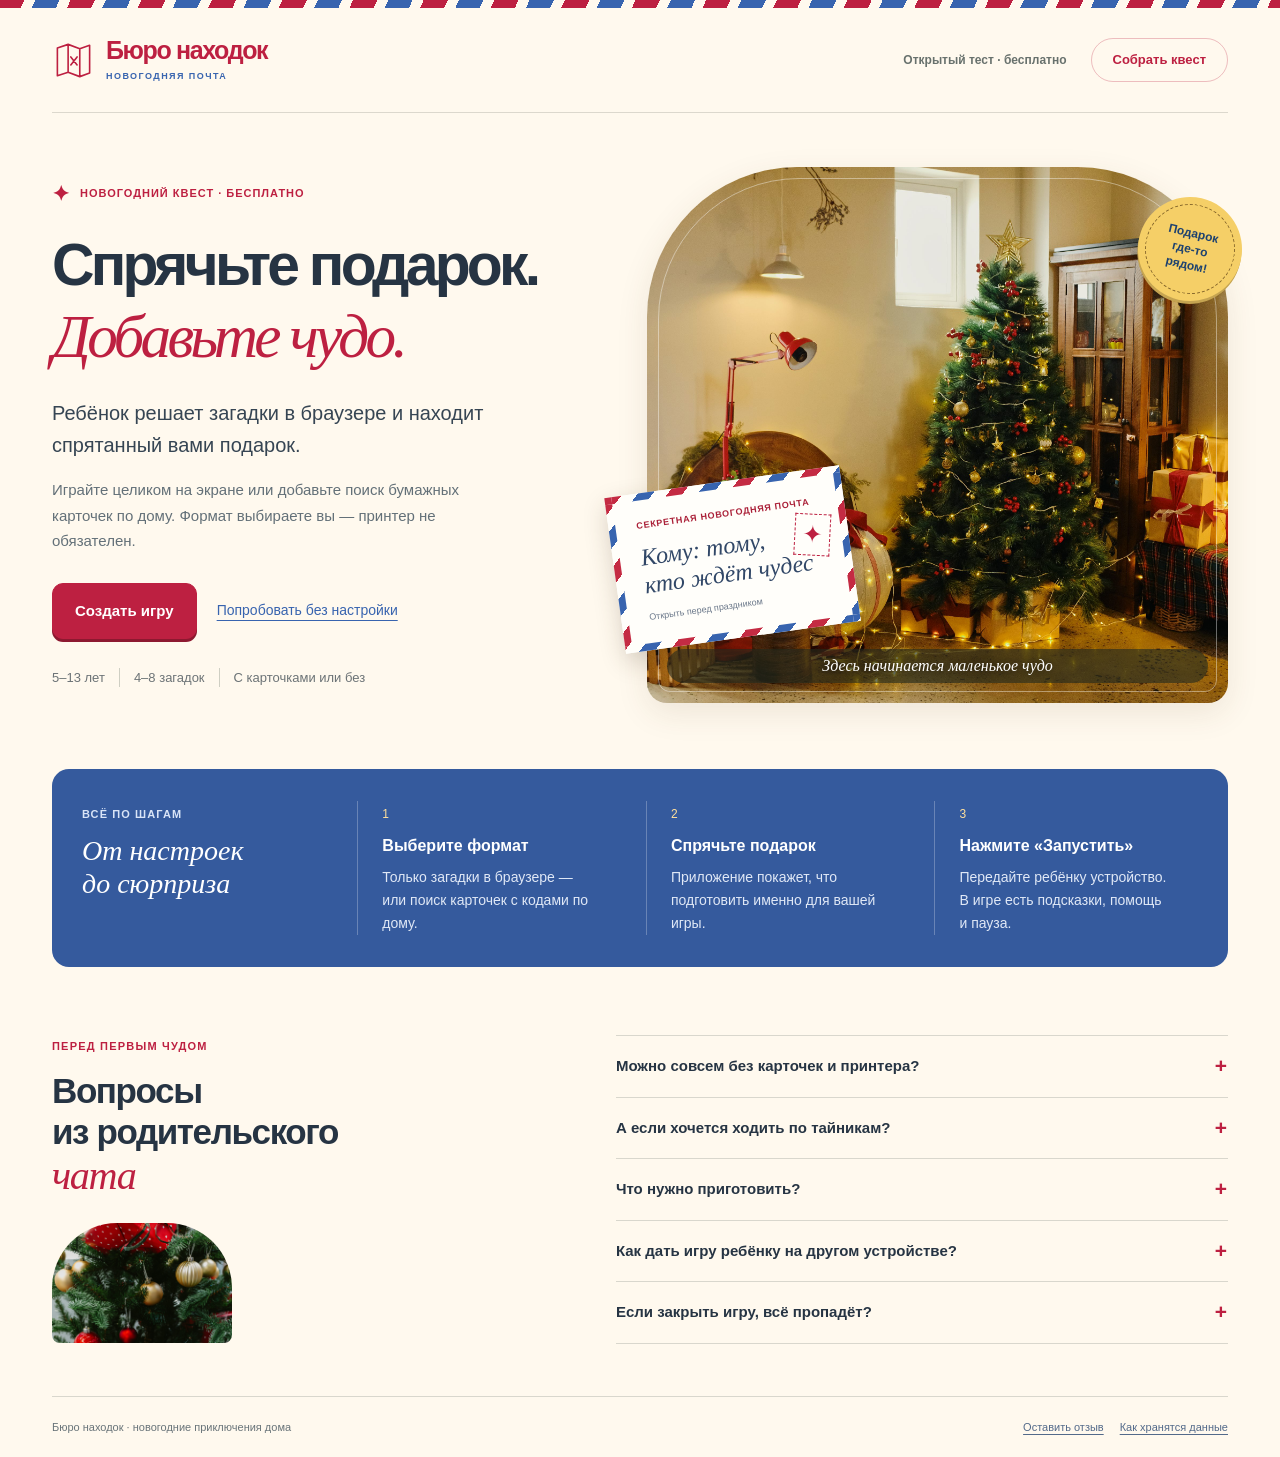
==== buro-nahodok/index.html @ 9b942fe2 "Bring New Year quest to life with music, village scenes and interactive clues" ====
<!doctype html>
<html lang="ru">
<head>
  <meta charset="UTF-8">
  <meta name="viewport" content="width=device-width, initial-scale=1">
  <meta name="theme-color" content="#be193b">
  <meta name="description" content="Новогодний квест для детей 5–13 лет: играйте в браузере без печати или устройте поиск бумажных карточек по дому.">
  <title>Бюро находок — бесплатный новогодний квест дома</title>
  <meta name="robots" content="noindex,follow">
  <link rel="canonical" href="https://sfycus.github.io/portfolio-sites/buro-nahodok/">
  <meta property="og:type" content="website">
  <meta property="og:locale" content="ru_RU">
  <meta property="og:site_name" content="Бюро находок">
  <meta property="og:title" content="Спрячьте подарок. Добавьте чудо.">
  <meta property="og:description" content="Бесплатный открытый тест домашнего квеста для детей 5–13 лет. Играйте в браузере с карточками или без печати.">
  <meta property="og:url" content="https://sfycus.github.io/portfolio-sites/buro-nahodok/">
  <meta property="og:image" content="https://sfycus.github.io/portfolio-sites/buro-nahodok/assets/christmas-room.jpg">
  <meta property="og:image:alt" content="Новогодняя ёлка с огнями и подарками">
  <meta property="og:image:width" content="3000">
  <meta property="og:image:height" content="2000">
  <meta name="twitter:card" content="summary_large_image">
  <link rel="icon" type="image/svg+xml" href="./mark.svg">
  <link rel="stylesheet" href="./styles.css?v=1.12.0-beta.1">
  <link rel="stylesheet" href="./winter.css?v=1.12.0-beta.1">
  <link rel="stylesheet" href="./experience.css?v=1.12.0-beta.1">
</head>
<body>
  <div id="app"><main class="boot-screen" role="status"><h1>Бюро находок</h1><p>Открываем новогоднюю почту…</p><p class="quiet">Если игра не появилась, обновите страницу и проверьте соединение.</p></main></div>
  <div id="toast" role="status" aria-live="polite"></div>
  <section id="print-root" aria-label="Материалы для печати"></section>
  <noscript><p style="padding:2rem">Для квеста включите JavaScript в браузере. Устанавливать приложение не нужно.</p></noscript>
  <link rel="stylesheet" href="./holiday.css?v=1.12.0-beta.1">
  <link rel="stylesheet" href="./adventure.css?v=1.12.0-beta.1">
  <script type="module" src="./app.js?v=1.12.0-beta.1"></script>
</body>
</html>
---- buro-nahodok/styles.css ----
@charset "UTF-8";
:root{--paper:#f6f2e8;--white:#fffdf8;--ink:#243e35;--green:#284b40;--muted:#687269;--red:#b94f39;--yellow:#e0b85c;--line:#d4d7c9;--blue:#416b91;--serif:Georgia,'Times New Roman',serif;--sans:-apple-system,BlinkMacSystemFont,'Segoe UI',Arial,sans-serif;--radius:8px}
*{box-sizing:border-box}html{scroll-behavior:smooth}body{margin:0;background:var(--paper);color:var(--ink);font:16px/1.5 var(--sans);background-image:url("data:image/svg+xml,%3Csvg viewBox='0 0 160 160' xmlns='http://www.w3.org/2000/svg'%3E%3Cfilter id='n'%3E%3CfeTurbulence type='fractalNoise' baseFrequency='.8' numOctaves='3' stitchTiles='stitch'/%3E%3C/filter%3E%3Cpath fill='%23000' opacity='.025' filter='url(%23n)' d='M0 0h160v160H0z'/%3E%3C/svg%3E")}
button,input,select,textarea{font:inherit}button,a,input,textarea{touch-action:manipulation}button,a{ -webkit-tap-highlight-color:transparent}button{cursor:pointer}a{color:inherit}button:disabled{cursor:default;opacity:.45}button:focus-visible,a:focus-visible,input:focus-visible,textarea:focus-visible,summary:focus-visible{outline:3px solid var(--blue);outline-offset:4px}button{color:inherit}svg{display:block}h1,h2,h3,p{margin-top:0}h1,h2,h3{font-weight:500}h1,h2{font-family:var(--serif)}button:active:not(:disabled){transform:translateY(1px)}.wrap{max-width:1180px;margin:auto;padding:0 40px}.header{height:104px;display:flex;align-items:center;justify-content:space-between;border-bottom:1px solid var(--line);gap:20px}.brand{display:flex;align-items:center;gap:12px;text-decoration:none;border:0;background:none;padding:0;text-align:left}.brand-symbol{width:43px;height:43px;flex:none}.brand-name{font-family:var(--serif);font-size:25px;line-height:1.1}.brand-sub{font-size:12px;letter-spacing:.08em;text-transform:uppercase;display:block;margin-top:6px;color:var(--muted)}.header-right{display:flex;gap:24px;align-items:center}.text-button{border:0;background:none;padding:8px 0;text-decoration:underline;text-underline-offset:5px;font-size:14px}.quiet{color:var(--muted);font-size:14px}.eyebrow{font-size:12px;letter-spacing:.14em;text-transform:uppercase;font-weight:700}.red{color:var(--red)}.hero{display:grid;grid-template-columns:1fr 1fr;gap:55px;align-items:center;padding:70px 0 66px}.hero h1{font-size:clamp(48px,5.8vw,76px);line-height:1.04;letter-spacing:-.045em;margin:25px 0}.hero h1 em{font-style:italic;color:var(--red)}.lead{font-size:18px;max-width:430px;line-height:1.65;color:#4b5b50}.actions{display:flex;gap:14px;align-items:center;flex-wrap:wrap;margin-top:30px}.button{display:inline-flex;align-items:center;justify-content:center;gap:9px;min-height:50px;padding:13px 24px;border:1px solid var(--green);border-radius:5px;background:var(--green);color:var(--white);font-weight:600;text-decoration:none;line-height:1.3}.button.light{background:transparent;color:var(--ink)}.button.paper{background:var(--white);color:var(--ink);border-color:var(--line)}.button.red-button{background:var(--red);border-color:var(--red)}.button.small{min-height:40px;font-size:14px;padding:9px 15px}.button:hover{filter:brightness(1.08)}.hero-note{font-size:13px;color:var(--muted);margin:18px 0 0}.map-art{position:relative;min-height:475px;background:var(--green);transform:rotate(1.5deg);border-radius:2px;box-shadow:8px 10px 0 #dedbcf;overflow:hidden}.map-art:before{content:'';position:absolute;inset:15px;border:1px solid #ffffff30}.map-lines{position:absolute;inset:0;width:100%;height:100%}.art-heading{position:absolute;top:33px;left:35px;color:#f6f2e8b0;font-size:11px;text-transform:uppercase;letter-spacing:.16em}.art-stamp{position:absolute;right:26px;top:30px;color:#f3cf86;border:2px solid;border-radius:50%;width:94px;height:94px;display:flex;align-items:center;justify-content:center;text-align:center;line-height:1.4;font-size:12px;text-transform:uppercase;transform:rotate(15deg)}.art-note{position:absolute;background:#fffdf6;padding:17px 22px;box-shadow:2px 5px 9px #122a3140;color:var(--ink)}.art-note.one{left:34px;top:100px;transform:rotate(-7deg);width:174px}.art-note.two{right:40px;top:212px;transform:rotate(7deg);width:188px}.art-note .mini-label{font:11px var(--sans);text-transform:uppercase;letter-spacing:.08em;color:var(--muted);display:block}.art-note b{font:24px var(--serif);display:block;margin-top:4px}.art-note svg{width:46px;height:40px;margin:12px auto 3px;color:var(--red)}.gift-art{position:absolute;bottom:37px;left:77px;transform:rotate(-10deg);width:127px;height:106px}.art-bottom{position:absolute;bottom:25px;right:29px;color:#f6f2e8a0;font:italic 14px var(--serif);transform:rotate(-2deg)}.tape{position:absolute;width:71px;height:22px;background:#e5c579ab;top:-9px;left:47px;transform:rotate(-5deg)}.how{border-top:1px solid var(--line);padding:33px 0 42px;display:grid;grid-template-columns:repeat(3,1fr);gap:38px}.how-item{display:flex;gap:15px}.step-mark{font:italic 32px var(--serif);color:var(--red);width:30px;flex:none}.how h3{font-size:16px;font-weight:650;margin-bottom:5px}.how p{font-size:14px;color:var(--muted);margin:0}.bottom-band{border-top:1px solid var(--line);padding:33px 0 35px;display:flex;justify-content:space-between;gap:35px}.bottom-band>p{max-width:360px;font:22px/1.4 var(--serif);margin:0}.faq{max-width:550px;flex:1}.faq details{border-bottom:1px solid var(--line);padding:12px 0}.faq summary{cursor:pointer;font-size:14px;font-weight:600}.faq p{font-size:14px;color:var(--muted);margin:10px 0 3px}.footer{padding:22px 0;border-top:1px solid var(--line);display:flex;justify-content:space-between;gap:18px;font-size:12px;color:var(--muted)}
/* The organiser's notebook. */
.editor-head{padding:42px 0 28px;display:flex;justify-content:space-between;align-items:flex-start;gap:24px}.editor-head h1{font-size:44px;letter-spacing:-.035em;margin:5px 0 8px;line-height:1.15}.editor-head p{color:var(--muted);margin:0}.wizard{display:flex;gap:0;margin:0 0 30px;border-bottom:1px solid var(--line)}.wizard button{border:0;border-bottom:3px solid transparent;background:none;padding:16px 24px 16px 0;margin-right:30px;display:flex;align-items:center;gap:9px;color:var(--muted);font-size:14px}.wizard button.current{color:var(--ink);border-bottom-color:var(--red);font-weight:650}.wizard-number{width:24px;height:24px;display:grid;place-items:center;border:1px solid currentColor;border-radius:50%;font-size:12px}.editor-grid{display:grid;grid-template-columns:minmax(0,1fr) 300px;gap:60px;padding-bottom:40px}.form-section{margin-bottom:28px}.label{font-weight:650;display:block;margin-bottom:10px}.label-note{font-size:14px;color:var(--muted);margin:-4px 0 13px}.input{width:100%;border:1px solid #b7c1b3;background:var(--white);padding:12px 14px;min-height:50px;border-radius:5px;color:var(--ink)}textarea.input{resize:vertical}.input:focus{border-color:var(--green)}.field-error{font-size:14px;color:#a03d2c;margin:8px 0 0;min-height:0}.segments{display:flex;gap:10px}.radio-label{flex:1;position:relative}.radio-label input{position:absolute;opacity:0}.radio-box{display:block;border:1px solid var(--line);border-radius:5px;padding:12px;text-align:center;background:var(--white)}input:checked+.radio-box{border-color:var(--green);background:#e8ecdf;box-shadow:inset 0 0 0 1px var(--green)}input:focus-visible+.radio-box{outline:3px solid var(--blue);outline-offset:3px}.radio-box b{display:block;font-size:18px}.radio-box small{font-size:12px;color:var(--muted)}.themes{display:grid;grid-template-columns:1fr 1fr;gap:12px}.theme-label{position:relative}.theme-label input{position:absolute;opacity:0}.theme-box{display:block;border:1px solid var(--line);padding:17px;border-radius:5px;min-height:115px;background:var(--white)}.theme-box b{display:block;margin-bottom:5px;font-family:var(--serif);font-size:21px;font-weight:500}.theme-box small{font-size:13px;color:var(--muted)}input:checked+.theme-box{border-color:var(--green);box-shadow:inset 0 0 0 1px var(--green);background:#e8ecdf}input:focus-visible+.theme-box{outline:3px solid var(--blue);outline-offset:3px}.notebook{background:#ebe7d9;padding:26px 25px;align-self:start;position:sticky;top:25px;transform:rotate(1deg);border-top:5px solid var(--yellow)}.notebook h2{font-size:25px;margin:7px 0 16px}.notebook dl{margin:0}.notebook dl>div{display:flex;justify-content:space-between;gap:20px;padding:10px 0;border-bottom:1px solid #cdd0c1;font-size:14px}.notebook dd{margin:0;font-weight:650;text-align:right}.notebook p{font-size:13px;color:#586254;margin:20px 0 0}.notebook .notebook-number{font:italic 56px var(--serif);color:var(--red);margin:10px 0 0;line-height:1}.form-bottom{display:flex;align-items:center;justify-content:space-between;border-top:1px solid var(--line);padding-top:24px;gap:18px}.save-note{font-size:12px;color:var(--muted)}.location-grid{display:grid;grid-template-columns:1fr 1fr;gap:10px}.location-label{position:relative}.location-label input{position:absolute;opacity:0}.location-box{display:flex;align-items:center;gap:11px;min-height:69px;border:1px solid var(--line);background:var(--white);border-radius:5px;padding:12px}.location-box svg{width:29px;height:29px;flex:none;color:var(--muted)}.location-box b{font-size:14px}.location-box .check{margin-left:auto;width:20px;height:20px;border:1px solid #aab6a9;border-radius:50%;display:grid;place-items:center;font-size:12px;flex:none}.location-label input:checked+.location-box{background:#e8ecdf;border-color:var(--green)}.location-label input:checked+.location-box .check{background:var(--green);color:var(--white);border-color:var(--green)}.location-label input:checked+.location-box svg{color:var(--green)}.location-label input:focus-visible+.location-box{outline:3px solid var(--blue);outline-offset:3px}.route-list{list-style:none;padding:0;margin:14px 0 24px}.route-row{display:flex;align-items:center;gap:12px;padding:12px 0;border-bottom:1px solid var(--line)}.route-order{font:italic 23px var(--serif);width:26px;text-align:center;color:var(--red)}.route-title{flex:1;font-size:14px}.route-title small{display:block;color:var(--muted);font-size:12px}.order-buttons{display:flex;gap:5px}.icon-button{width:34px;height:34px;display:grid;place-items:center;background:var(--white);border:1px solid var(--line);border-radius:4px}.icon-button svg{width:15px;height:15px}.notice{border-left:3px solid var(--yellow);background:#eee8d6;padding:13px 16px;font-size:14px;margin:20px 0;color:#566050}.notice p:last-child{margin-bottom:0}.prep-summary{display:flex;gap:20px;align-items:center;background:var(--green);color:var(--white);padding:22px;border-radius:5px;margin-bottom:25px}.prep-summary .big{font:44px var(--serif);line-height:1}.prep-summary h2{font-size:24px;margin-bottom:3px}.prep-summary p{font-size:14px;margin:0;color:#e2e6dc}.prep-row{border-bottom:1px solid var(--line);padding:16px 0;display:flex;align-items:center;gap:15px}.prep-place{flex:1}.prep-place b{font-size:15px;display:block}.prep-place span{font-size:13px;color:var(--muted)}.code-ticket{font:22px/1.1 var(--sans);font-weight:700;letter-spacing:.15em;padding:10px 12px;background:var(--white);border:1px dashed #aab6a9;white-space:nowrap}.prep-row.final{border:1px solid var(--red);padding:16px;margin:17px 0;background:#f0e5d8}.ready-check{display:flex;gap:10px;align-items:flex-start;font-size:14px;margin:22px 0}.ready-check input{width:20px;height:20px;accent-color:var(--green);margin:1px 0 0;flex:none}.download-section{border-top:1px solid var(--line);padding-top:20px;margin-top:20px}.download-section p{font-size:13px;color:var(--muted)}.answer-key{margin:23px 0;font-size:14px}.answer-key summary{cursor:pointer;font-weight:650}.answer-key ol{padding-left:20px;color:var(--muted)}.edit-link{background:none;border:0;text-decoration:underline;font-size:13px;white-space:nowrap;padding:8px 0;color:var(--muted)}
/* The player's field card. */
.game-shell{min-height:100vh}.game-header{display:flex;justify-content:space-between;align-items:center;max-width:760px;margin:auto;padding:25px 25px 15px}.game-wordmark{font:22px var(--serif)}.game-demo{font-size:11px;background:#e9d8b0;padding:4px 8px;border-radius:3px;font-weight:700;letter-spacing:.05em;text-transform:uppercase}.game-main{max-width:600px;margin:0 auto;padding:23px 25px 55px}.game-topline{display:flex;align-items:center;justify-content:space-between;margin-bottom:22px;gap:18px}.dots{display:flex;gap:7px}.dot{width:9px;height:9px;border:1px solid #9ba99a;border-radius:50%}.dot.complete{background:var(--green);border-color:var(--green)}.dot.active{background:var(--red);border-color:var(--red)}.game-card{background:var(--white);padding:36px;border:1px solid var(--line);border-radius:5px;box-shadow:0 6px 0 #dddccd;position:relative}.game-card:before{content:'';position:absolute;top:-8px;left:40%;width:75px;height:20px;background:#dfbe73b3;transform:rotate(-3deg)}.game-card h1{font-size:38px;line-height:1.15;letter-spacing:-.025em;margin:13px 0 22px;overflow-wrap:anywhere}.game-card h2{font-size:31px;line-height:1.2;margin:12px 0 22px}.game-prompt{font-size:19px;line-height:1.7;white-space:pre-line;overflow-wrap:anywhere}.game-card .button{width:100%;margin-top:22px}.choices{display:grid;gap:10px;margin:25px 0 17px}.choice{background:var(--paper);border:1px solid #c8cebf;border-radius:5px;min-height:53px;padding:13px 17px;text-align:left;font-size:18px;display:flex;gap:14px;align-items:center;overflow-wrap:anywhere}.choice:hover{background:#e7eddf;border-color:var(--green)}.choice-letter{width:26px;height:26px;border:1px solid #b6c0b0;border-radius:50%;display:grid;place-items:center;font-size:12px;flex:none;color:var(--muted)}.feedback{min-height:24px;font-size:14px;color:var(--red);margin:12px 0}.hint-button{border:0;background:none;padding:10px 0;font-size:14px;text-decoration:underline;text-underline-offset:4px}.hint-text{font-size:15px;background:#efeadc;padding:14px;margin:8px 0;border-radius:4px}.game-caption{text-align:center;font-size:12px;color:var(--muted);margin:23px auto 0;max-width:420px}.location-symbol{width:80px;height:80px;margin:16px 0;color:var(--red)}.game-code{font:32px var(--sans);font-weight:700;letter-spacing:.3em;text-align:center;max-width:260px;display:block;margin:22px auto 0;padding-left:25px}.intro-seal{width:90px;height:90px;border:2px solid var(--red);border-radius:50%;display:flex;align-items:center;justify-content:center;transform:rotate(-10deg);color:var(--red);font-size:12px;text-transform:uppercase;text-align:center;line-height:1.4;margin:7px 0 28px}.ending{background:var(--green);color:var(--white);border-color:var(--green);box-shadow:0 7px 0 #d7b263}.ending h1{font-size:48px}.ending p{color:#e0e8dc}.ending .button{background:var(--paper);color:var(--green);border-color:var(--paper)}.ending .hint-button{color:var(--white)}.success-ribbon{font-size:40px;color:var(--yellow);margin-bottom:18px;letter-spacing:.25em}.certificate-line{height:1px;background:#ffffff40;margin:24px 0}.dialog-backdrop{position:fixed;inset:0;background:#13261fb8;z-index:20;display:grid;place-items:center;padding:25px}.dialog{max-width:430px;background:var(--paper);padding:30px;border-radius:5px;box-shadow:0 15px 80px #0005}.dialog h2{font-size:31px;margin-bottom:14px}.dialog p{font-size:15px;color:var(--muted)}.dialog .actions{margin-top:20px}.empty-state{max-width:600px;margin:70px auto;padding:35px;background:var(--white);border:1px solid var(--line)}.empty-state h1{font-size:38px}.empty-state p{color:var(--muted)}#toast{position:fixed;bottom:25px;left:50%;transform:translateX(-50%) translateY(25px);max-width:min(500px,calc(100vw - 30px));background:var(--ink);color:var(--white);padding:13px 21px;border-radius:5px;font-size:14px;opacity:0;pointer-events:none;transition:.2s;z-index:50}#toast.visible{opacity:1;transform:translateX(-50%) translateY(0)}#print-root{display:none}.privacy-note{font-size:12px;color:var(--muted);margin-top:17px}.storage-notice{background:#e9dbb3;font-size:13px;padding:9px 20px;text-align:center}.print-card{break-inside:avoid;border:1px dashed #687269;padding:20px;min-height:235px;display:flex;flex-direction:column;justify-content:center;text-align:center}.print-card h2{font:25px var(--serif);margin:12px 0}.print-card .code{font:38px var(--sans);letter-spacing:.2em;margin:12px 0}.print-card p{font-size:13px;margin:7px 0}.print-card small{font-size:11px;color:#52624f}.print-document header h1{font:26px var(--serif);margin:0 0 5px}.print-document header p{font-size:12px;margin:0 0 20px}.print-grid{display:grid;grid-template-columns:1fr 1fr;gap:15px}.certificate-print{text-align:center;border:3px double #284b40;padding:65px 30px;margin:30px auto;max-width:650px}.certificate-print h1{font:45px var(--serif);margin:25px 0}
@media(max-width:1000px){.wrap{padding:0 28px}.hero{gap:30px;padding:48px 0}.hero h1{font-size:60px}.map-art{min-height:450px}.art-note.one{left:25px;width:155px}.art-note.two{right:25px;width:165px}.editor-grid{gap:30px;grid-template-columns:minmax(0,1fr) 260px}.notebook{padding:21px}.how{gap:20px}}
@media(max-width:760px){.wrap{padding:0 22px}.header{height:83px}.brand-name{font-size:22px}.brand-sub{font-size:10px}.brand-symbol{width:36px;height:36px}.header-right .quiet{display:none}.header-right{gap:0}.hero{grid-template-columns:1fr;padding:38px 0 40px;gap:35px}.hero h1{font-size:59px;margin:20px 0;max-width:500px}.hero h1 br:last-of-type{display:none}.lead{font-size:17px;max-width:480px}.hero .actions{margin-top:22px}.map-art{min-height:370px;max-width:520px;width:100%;margin:0 auto;transform:rotate(.7deg)}.art-note.one{top:75px;left:10%;width:160px}.art-note.two{top:175px;right:8%;width:180px}.art-stamp{width:74px;height:74px;font-size:10px;top:25px}.gift-art{bottom:22px;left:13%;width:105px;height:87px}.art-heading{font-size:10px;top:24px;left:25px}.how{grid-template-columns:1fr;padding:27px 0;gap:23px}.how-item{gap:14px}.how p{max-width:400px}.bottom-band{flex-direction:column;gap:20px}.bottom-band>p{font-size:24px}.footer{font-size:11px;flex-wrap:wrap;gap:7px}.editor-head{padding-top:28px;gap:12px}.editor-head h1{font-size:36px}.editor-head p{font-size:14px}.editor-head>.quiet{display:none}.editor-grid{grid-template-columns:1fr;gap:20px}.notebook{position:static;transform:none;order:2}.notebook dl{display:flex;gap:25px;flex-wrap:wrap}.notebook dl>div{display:block;border:0;padding:0}.notebook dd{text-align:left;margin-top:4px}.notebook p{margin-top:13px}.notebook .notebook-number{display:none}.wizard{margin-bottom:25px}.wizard button{font-size:12px;padding:13px 0;margin-right:18px;gap:6px;flex:1}.wizard-number{width:22px;height:22px;flex:none}.themes{gap:8px}.theme-box{padding:13px;min-height:121px}.theme-box b{font-size:20px}.theme-box small{font-size:12px}.radio-box{padding:10px 5px}.radio-box b{font-size:17px}.radio-box small{font-size:11px}.form-bottom{flex-wrap:wrap}.form-bottom>.button{margin-left:auto}.location-grid{gap:8px}.location-box{padding:10px;gap:8px;min-height:75px}.location-box b{font-size:13px}.location-box svg{width:25px;height:25px}.location-box .check{width:17px;height:17px}.prep-row{gap:8px}.prep-place b{font-size:14px}.prep-place span{font-size:12px}.code-ticket{font-size:18px;padding:10px 8px}.prep-summary{padding:17px;gap:14px}.prep-summary h2{font-size:22px}.prep-summary p{font-size:12px}.download-section .actions>.button{flex:1}.game-main{padding:16px 19px 40px}.game-header{padding:22px 19px 12px}.game-card{padding:28px 24px}.game-card h1{font-size:34px}.game-card h2{font-size:28px}.game-prompt{font-size:18px}.ending h1{font-size:42px}.choice{font-size:17px}.game-caption{font-size:12px}.intro-seal{margin-bottom:24px}.dialog{padding:25px}.dialog .button{width:100%}.editor-head h1,.game-card h1{overflow-wrap:anywhere}}
@media(prefers-reduced-motion:reduce){*{scroll-behavior:auto!important;transition:none!important;animation:none!important}}
@page{size:A4;margin:13mm}
@media print{body{background:white!important;color:#172c23}#app,#toast,.dialog-backdrop{display:none!important}#print-root{display:block!important}.print-grid{gap:10mm 6mm}.print-card{min-height:65mm;padding:7mm}.print-card .code{font-size:32px}.print-document header{margin-bottom:7mm}.certificate-print{margin:20mm auto;page-break-inside:avoid}.print-card:nth-child(6n+1){break-before:auto}}

.gift-art{color:var(--yellow)}

.game-header{gap:16px}.game-header>.eyebrow{max-width:160px;text-align:right;font-size:10px;letter-spacing:.08em}
@media(max-width:760px){.hero h1{font-size:54px}.hero h1 br:last-of-type{display:initial}.art-bottom{color:#f6f2e8;bottom:15px;right:18px;font-size:12px}}

@media(max-width:760px){.art-bottom{display:none}}
---- buro-nahodok/winter.css ----
/* A bright Christmas post office: cranberry, ribbon blue, warm white. */
.winter-ui {
  --paper: #fff9ee;
  --white: #fffefb;
  --ink: #263443;
  --green: #245a49;
  --red: #bd2041;
  --yellow: #efc153;
  --blue: #3864af;
  --muted: #637078;
  --line: #dedbd1;
  background: var(--paper);
  color: var(--ink);
  font-family: -apple-system, BlinkMacSystemFont, 'Segoe UI', Arial, sans-serif;
}
.winter-ui::before {content:'';display:block;height:8px;background:repeating-linear-gradient(115deg,#bd2041 0 22px,#fff9ee 22px 32px,#3864af 32px 54px,#fff9ee 54px 64px);}
.winter-ui .wrap {max-width:1320px;padding:0 52px;}
.winter-ui .header {height:105px;border-bottom:1px solid #dcd8cd;gap:24px;}
.winter-ui .brand {color:var(--red);gap:11px;}
.winter-ui .brand-symbol {width:43px;height:43px;}
.winter-ui .brand-name {font:700 25px/1.05 var(--sans);letter-spacing:-.055em;}
.winter-ui .brand-sub {font:600 9px/1.4 var(--sans);letter-spacing:.16em;margin-top:7px;color:var(--blue);}
.winter-ui .header .quiet {font-size:12px;color:#68716d;}
.winter-ui .header-right>.text-button {color:var(--red);font-weight:600;text-decoration:none;border:1px solid #bd204147;border-radius:30px;padding:11px 21px;font-size:13px;}
.winter-ui .eyebrow {font-size:11px;letter-spacing:.11em;}
.winter-ui .button {background:var(--red);border-color:var(--red);border-radius:10px;color:#fff;box-shadow:0 3px 0 #8d1930;min-height:52px;font-size:15px;padding:14px 22px;transition:background .15s,transform .15s;}
.winter-ui .button:hover {background:#a91333;filter:none;}
.winter-ui .button.paper {color:var(--ink);background:#fff;border-color:#cdd4d6;box-shadow:0 2px 0 #dfe2e0;}
.winter-ui .button.paper:hover {background:#eef4fb;}
.winter-ui .button.small {min-height:41px;font-size:13px;padding:10px 15px;border-radius:8px;}
.winter-ui .text-button {color:var(--blue);font-weight:500;}
.winter-ui button:focus-visible,.winter-ui summary:focus-visible {outline-color:var(--blue);outline-offset:5px;}
/* The invitation. */
.winter-ui .hero {grid-template-columns:minmax(0,1fr) minmax(0,1.07fr);gap:52px;padding:54px 0 66px;align-items:center;}
.winter-ui .hero-copy {padding:6px 0;min-width:0;}
.winter-ui .hero .eyebrow {display:inline-flex;gap:9px;align-items:center;color:var(--red);letter-spacing:.09em;}
.winter-ui .hero .eyebrow>span {font-size:21px;line-height:1;}
.winter-ui .hero h1 {font-family:var(--sans);font-size:clamp(45px,4.6vw,66px);font-weight:730;line-height:1.07;letter-spacing:-.064em;margin:25px 0 26px;color:#263443;}
.winter-ui .hero h1 em {display:block;font:italic 1.04em/1.15 Georgia,'Times New Roman',serif;letter-spacing:-.06em;color:var(--red);margin-top:5px;}
.winter-ui .hero .lead {font-size:20px;color:#364553;line-height:1.6;max-width:435px;margin-bottom:16px;}
.winter-ui .hero-description {font-size:15px;line-height:1.7;color:#637078;max-width:410px;}
.winter-ui .hero .actions {gap:20px;margin-top:29px;}
.winter-ui .hero .button {min-height:56px;gap:16px;border-radius:11px;}
.winter-ui .hero .button>span {font-size:20px;font-weight:400;}
.winter-ui .hero .text-button {font-size:14px;}
.hero-facts {display:flex;gap:18px;flex-wrap:wrap;margin-top:29px;align-items:center;font-size:11px;color:#6c7376;}
.hero-facts span+span {border-left:1px solid #cfcfc3;padding-left:18px;}
.holiday-art {width:100%;height:536px;position:relative;margin:0;min-width:0;isolation:isolate;}
.holiday-photo {width:100%;height:100%;display:block;object-fit:cover;object-position:66% 50%;border-radius:150px 150px 20px 20px;box-shadow:0 10px 32px #5d3c201a;}
.holiday-art::before {content:'';position:absolute;inset:11px;border:1px solid #fff6;border-radius:141px 141px 12px 12px;pointer-events:none;z-index:1;}
.photo-caption {position:absolute;bottom:20px;left:20px;right:20px;color:white;font:italic 16px Georgia,serif;text-align:center;z-index:2;text-shadow:0 1px 8px #191510;background:#22291e9c;border-radius:20px;padding:8px 10px;}
.holiday-envelope {position:absolute;left:-33px;bottom:65px;width:237px;min-height:151px;background:#fffefa;padding:19px 21px 18px;transform:rotate(-8deg);box-shadow:0 9px 25px #47362336;color:#314767;border:7px solid transparent;border-image:repeating-linear-gradient(135deg,#c42b43 0 12px,#fffefa 12px 24px,#3864af 24px 36px,#fffefa 36px 48px) 7;z-index:3;}
.holiday-envelope>span:first-child {display:block;font-size:9px;letter-spacing:.08em;text-transform:uppercase;color:#aa1f37;margin-bottom:10px;font-weight:700;}
.holiday-envelope>b {font:italic 24px/1.2 Georgia,serif;font-weight:400;display:block;}
.holiday-envelope>i {font-size:9px;font-style:normal;display:block;margin-top:11px;color:#6b788a;}
.envelope-stamp {position:absolute;right:11px;top:37px;color:#bd2041;border:1px dashed #bd2041;font-size:24px;line-height:1;padding:8px 7px;transform:rotate(11deg);}
.holiday-seal {position:absolute;right:-14px;top:30px;width:104px;height:104px;display:flex;align-items:center;justify-content:center;text-align:center;color:#1e426f;background:#f5cf67;font-size:12px;font-weight:650;line-height:1.35;border-radius:50%;transform:rotate(13deg);box-shadow:0 3px 0 #c5a451;z-index:2;}
.holiday-seal::before {content:'';position:absolute;inset:7px;border:1px dashed #8a6b2d;border-radius:50%;}
/* An uninterrupted blue ribbon ties the instructions together. */
.winter-ui .how {position:relative;grid-template-columns:.95fr 1fr 1fr 1fr;background:#355a9d;color:#fff;border:0;border-radius:17px;gap:25px;padding:32px 30px;margin:0 0 66px;}
.winter-ui .how-intro .eyebrow {font-size:9px;letter-spacing:.1em;color:#d9e4f7;}
.winter-ui .how-intro h2 {font:italic 28px/1.17 Georgia,serif;margin:10px 0 0;}
.winter-ui .how-item {display:block;border-left:1px solid #ffffff42;padding-left:24px;}
.winter-ui .step-mark {font:500 12px var(--sans);display:inline-block;width:auto;color:#ffe09d;margin-bottom:13px;}
.winter-ui .how h3 {font-size:14px;font-weight:650;margin-bottom:8px;}
.winter-ui .how p {font-size:12px;line-height:1.65;color:#e0e8f6;max-width:210px;}
.winter-ui .bottom-band {padding:0 0 52px;border:0;gap:70px;align-items:flex-start;}
.faq-intro {position:relative;width:42%;min-width:0;}
.faq-intro h2 {font:600 35px/1.15 var(--sans);letter-spacing:-.04em;margin:14px 0 24px;}
.faq-intro h2 em {font:italic 1.15em Georgia,serif;color:var(--red);}
.faq-intro img {width:180px;height:120px;object-fit:cover;object-position:50% 24%;border-radius:65px 65px 8px 8px;display:block;}
.winter-ui .faq {padding-top:2px;max-width:620px;}
.winter-ui .faq details {padding:19px 0;border-color:#d9d7cd;}
.winter-ui .faq details:first-child {border-top:1px solid #d9d7cd;}
.winter-ui .faq summary {font-size:15px;font-weight:600;list-style:none;position:relative;padding-right:26px;}
.winter-ui .faq summary::-webkit-details-marker {display:none;}
.winter-ui .faq summary::after {content:'+';position:absolute;right:1px;top:0;color:var(--red);font-size:21px;line-height:1;}
.winter-ui .faq details[open] summary::after {content:'−';}
.winter-ui .faq p {font-size:14px;line-height:1.75;color:#647079;margin-top:14px;}
.winter-ui .footer {padding:22px 0;color:#697479;font-size:11px;border-color:#d9d7cd;}
/* The adult's desk: clean and light, with post-office blue details. */
.winter-ui[data-screen='editor'] {background:#f5f7fb;}
.winter-ui .editor-head {padding:35px 0 27px;}
.winter-ui .editor-head h1 {font:700 40px/1.15 var(--sans);letter-spacing:-.045em;max-width:650px;margin:10px 0 10px;}
.winter-ui .editor-head p {font-size:15px;}
.winter-ui .editor-tools {display:flex;flex-direction:column;gap:15px;align-items:flex-end;flex-shrink:0;}
.winter-ui .editor-tools .quiet {font-size:12px;text-align:right;}
.winter-ui .wizard {border-color:#d5dde5;margin-bottom:30px;}
.winter-ui .wizard button {font-size:14px;margin-right:40px;padding-bottom:15px;}
.winter-ui .wizard-number {border:0;background:#e1e8f3;color:#526b8b;width:27px;height:27px;}
.winter-ui .wizard .current {border-color:var(--red);color:var(--red);}
.winter-ui .wizard .current .wizard-number {background:var(--red);color:#fff;}
.winter-ui .editor-grid {grid-template-columns:minmax(0,1fr) 310px;gap:68px;}
.winter-ui .editor-grid>div:first-child {background:#fff;border:1px solid #e1e6eb;border-radius:16px;padding:30px;min-width:0;}
.winter-ui .label {font-size:15px;color:#2d3f53;}
.winter-ui .input {background:#fff;border-color:#c9d3de;border-radius:8px;min-height:52px;}
.winter-ui .input:focus {border-color:var(--blue);}
.winter-ui .label-note,.winter-ui .privacy-note {line-height:1.6;color:#687789;}
.winter-ui .form-section {margin-bottom:27px;}
.winter-ui .radio-box {border-radius:10px;border-color:#dce2e9;padding:14px 8px;background:#f8fafe;}
.winter-ui .radio-box b {font-size:18px;color:#30465f;}
.winter-ui input:checked+.radio-box,.winter-ui input:checked+.theme-box {background:#eaf0fc;border-color:#3864af;box-shadow:inset 0 0 0 1px #3864af;}
.winter-ui .theme-box {position:relative;min-height:133px;border-color:#dce2e9;border-radius:10px;background:#f8fafe;padding:17px;}
.winter-ui .theme-box b {font:600 20px/1.2 var(--sans);letter-spacing:-.03em;color:#30465f;}
.winter-ui .theme-box small {display:block;line-height:1.6;margin-top:10px;}
.winter-ui .theme-label input[value='winter']+.theme-box {padding-right:28px;}
.winter-ui .theme-label input[value='winter']+.theme-box::after {content:none;}
.winter-ui .notebook {position:sticky;top:25px;transform:none;background:#fff6d9;border-top:5px solid #ecc265;border-radius:0 0 14px 14px;padding:27px;box-shadow:0 6px 20px #576b7d0c;}
.winter-ui .notebook::after {content:'✦';position:absolute;right:20px;top:18px;color:var(--red);font-size:28px;}
.winter-ui .notebook h2 {font:600 26px/1.2 var(--sans);letter-spacing:-.04em;}
.winter-ui .notebook .eyebrow {font-size:10px;}
.winter-ui .notebook dl>div {border-color:#e6dcbf;font-size:13px;}
.winter-ui .notebook p {color:#70674c;line-height:1.65;}
.winter-ui .notebook .notebook-number {color:var(--red);}
.winter-ui .location-box {border-radius:9px;background:#f8fafe;border-color:#dce2e9;}
.winter-ui .location-label input:checked+.location-box {background:#edf3ff;border-color:var(--blue);}
.winter-ui .location-label input:checked+.location-box svg {color:var(--blue);}
.winter-ui .location-label input:checked+.location-box .check {background:var(--blue);border-color:var(--blue);}
.winter-ui .route-order {color:var(--blue);}
.winter-ui .icon-button {border-radius:7px;border-color:#cdd7e3;}
.winter-ui .notice {background:#fff5d9;border-color:#e5b44b;color:#6b5830;border-radius:0 8px 8px 0;}
.winter-ui .prep-summary {background:#355a9d;border-radius:11px;padding:23px;}
.winter-ui .prep-summary h2 {font:600 24px/1.2 var(--sans);}
.winter-ui .prep-summary p {color:#e5edfa;}
.winter-ui .code-ticket {border-color:#5980b9;background:#f2f6ff;color:#355a9d;border-radius:7px;}
.winter-ui .prep-row.final {background:#fff1ed;border-color:#e2b3ad;border-radius:9px;}
.winter-ui .ready-check input {accent-color:var(--red);}
.winter-ui .restart-link {display:block;font-size:14px;margin-top:13px;}
.winter-ui .save-note {font-size:12px;}
/* The player's letter, on fresh snow rather than a dark background. */
.winter-ui[data-screen='game'] {background:#eff5fc;background-image:radial-gradient(circle at 12px 24px,#fff 2px,transparent 2.5px),radial-gradient(circle at 81px 67px,#fff 1.5px,transparent 2px);background-size:127px 113px,173px 163px;}
.winter-ui .game-shell {position:relative;isolation:isolate;overflow:hidden;}
.winter-ui .game-shell::before {content:'';position:absolute;z-index:-1;left:0;right:0;top:0;height:235px;background:#355a9d;border-radius:0 0 46% 46%/0 0 28% 28%;}
.winter-ui .game-shell::after {content:'✦';position:absolute;z-index:-1;right:calc(50% - 360px);top:135px;font:80px/1 Georgia,serif;color:#efc153;transform:rotate(12deg);}
.winter-ui .game-header {color:#fff;max-width:740px;min-height:83px;padding:25px 28px 17px;gap:18px;}
.winter-ui .game-wordmark {font:700 24px/1 var(--sans);letter-spacing:-.05em;}
.winter-ui .game-header .eyebrow {font-size:10px;color:#e5edfa;max-width:165px;line-height:1.4;}
.winter-ui .game-demo {background:#ffe2a0;color:#3b4560;border-radius:20px;letter-spacing:.04em;font-size:10px;padding:6px 12px;}
.winter-ui .game-main {max-width:654px;padding:15px 25px 42px;}
.winter-ui .game-topline {margin-bottom:24px;gap:14px;}
.winter-ui .game-topline .quiet {color:#e6edf8;font-size:12px;}
.winter-ui .dot {border-color:#c0cde8;width:9px;height:9px;}
.winter-ui .dot.complete {background:#ffd26b;border-color:#ffd26b;}
.winter-ui .dot.active {background:#fff;border-color:#fff;box-shadow:0 0 0 3px #ffffff26;}
.winter-ui .game-card {background:#fffefb;border:1px solid #e2e7ee;border-radius:17px;padding:34px 37px 37px;box-shadow:0 7px 0 #dae3ef,0 14px 30px #2849680b;color:var(--ink);overflow:hidden;}
.winter-ui .game-card::before {top:0;left:0;right:0;height:7px;width:auto;transform:none;background:repeating-linear-gradient(120deg,#c42b43 0 15px,#fffefa 15px 25px,#3864af 25px 40px,#fffefa 40px 50px);}
.winter-ui .game-card h1 {font:700 36px/1.15 var(--sans);letter-spacing:-.045em;margin:17px 0 22px;}
.winter-ui .game-card h2 {font:600 28px/1.25 var(--sans);letter-spacing:-.035em;}
.winter-ui .game-prompt {font-size:19px;line-height:1.65;color:#3e4d5e;}
.winter-ui .game-card>p:not(.game-prompt) {color:#647184;font-size:14px;line-height:1.65;}
.winter-ui .intro-seal {width:91px;height:91px;border:2px solid #bd2041;outline:1px solid #bd204140;outline-offset:5px;color:#bd2041;font-size:10px;background:#fff2ee;line-height:1.5;margin:11px 0 31px;}
.winter-ui .choice {background:#f5f7fd;border:1px solid #d6deeb;border-radius:10px;min-height:57px;padding:13px 16px;font-size:18px;}
.winter-ui .choice:hover {background:#eaf0fc;border-color:#3864af;}
.winter-ui .choice-letter {width:28px;height:28px;background:#fff;border-color:#c1cde0;color:#5f7596;}
.winter-ui .feedback {color:#a7273e;font-size:14px;}
.winter-ui .game-card>.feedback {color:#a7273e!important;}
.winter-ui .hint-button {color:#3864af;}
.winter-ui .hint-text {background:#fff4d9;color:#6e5a32!important;border-radius:8px;font-size:15px;}
.winter-ui .game-code {background:#f6f8fc;letter-spacing:.22em;border-radius:10px;}
.winter-ui .game-caption {color:#617286;font-size:12px;line-height:1.7;}
.winter-ui .location-symbol {color:#bd2041;width:70px;height:70px;margin:19px 0;}
.winter-ui .ending {background:#fffefb;border-color:#e2e7ee;color:var(--ink);}
.winter-ui .ending h1 {font-size:40px;}
.winter-ui .ending p {color:#647184;}
.winter-ui .ending .button {background:var(--red);border-color:var(--red);color:#fff;}
.winter-ui .ending .hint-button {display:block;margin:12px auto 0;color:var(--blue);}
.winter-ui .success-ribbon {font-size:37px;color:#e8b343;letter-spacing:.2em;}
.winter-ui .ending .certificate-line {background:#dbe1e9;}
.winter-ui .dialog-backdrop {background:#243a60b8;backdrop-filter:blur(4px);}
.winter-ui .dialog {background:#fffdf8;border-top:7px solid #bd2041;border-radius:14px;}
.winter-ui .dialog h2 {font:700 29px/1.2 var(--sans);letter-spacing:-.04em;}
.winter-ui .dialog p {line-height:1.75;}
.winter-ui .storage-notice {background:#ffdf93;color:#59461c;padding:11px 20px;font-size:13px;}
.winter-ui .empty-state {border-radius:16px;}
@media(min-width:761px) and (max-width:1100px) {
  .winter-ui .wrap {padding:0 32px;}
  .winter-ui .hero {gap:35px;}
  .winter-ui .hero h1 {font-size:49px;}
  .holiday-art {height:500px;}
  .holiday-envelope {width:205px;left:-17px;padding:17px;}
  .holiday-envelope>b {font-size:21px;}
  .winter-ui .hero .actions {gap:12px;}
  .winter-ui .how {gap:18px;padding:28px 22px;}
  .winter-ui .how-item {padding-left:18px;}
  .winter-ui .how-intro h2 {font-size:24px;}
  .winter-ui .editor-grid {grid-template-columns:minmax(0,1fr) 270px;gap:28px;}
  .winter-ui .editor-grid>div:first-child {padding:24px;}
}
@media(max-width:760px) {
  .winter-ui .wrap {padding:0 22px;}
  .winter-ui .header {height:87px;gap:15px;}
  .winter-ui .brand-symbol {width:32px;height:32px;}
  .winter-ui .brand-name {font-size:22px;}
  .winter-ui .brand-sub {font-size:8px;letter-spacing:.12em;margin-top:5px;}
  .winter-ui .header-right {max-width:115px;text-align:right;}
  .winter-ui .header-right>.text-button {font-size:11px;line-height:1.4;padding:9px 13px;}
  .winter-ui .hero {grid-template-columns:minmax(0,1fr);padding:32px 0 40px;gap:32px;}
  .winter-ui .hero .eyebrow {font-size:10px;letter-spacing:.045em;}
  .winter-ui .hero h1 {font-size:clamp(39px,10vw,55px);line-height:1.08;letter-spacing:-.06em;margin:22px 0;}
  .winter-ui .hero h1 br {display:initial;}
  .winter-ui .hero .lead {font-size:19px;line-height:1.6;}
  .winter-ui .hero-description {font-size:14px;max-width:460px;}
  .winter-ui .hero .actions {gap:17px;margin-top:25px;}
  .winter-ui .hero .button {font-size:14px;padding:14px 17px;gap:10px;}
  .winter-ui .hero .text-button {font-size:13px;}
  .hero-facts {gap:12px;font-size:10px;margin-top:25px;}
  .hero-facts span+span {padding-left:12px;}
  .holiday-art {max-width:520px;height:410px;margin:0 auto;}
  .holiday-photo {border-radius:110px 110px 16px 16px;object-position:66% 50%;}
  .holiday-art::before {inset:9px;border-radius:102px 102px 10px 10px;}
  .holiday-envelope {left:8px;bottom:62px;width:203px;min-height:135px;padding:16px;transform:rotate(-6deg);}
  .holiday-envelope>b {font-size:21px;}
  .holiday-envelope>span:first-child {font-size:8px;}
  .envelope-stamp {right:9px;top:39px;font-size:19px;padding:6px;}
  .holiday-seal {right:2px;top:19px;width:84px;height:84px;font-size:10px;}
  .photo-caption {font-size:13px;bottom:16px;left:16px;right:16px;}
  .winter-ui .how {grid-template-columns:1fr;gap:25px;padding:28px 24px;margin-bottom:38px;border-radius:14px;}
  .winter-ui .how-intro h2 {font-size:30px;}
  .winter-ui .how-intro h2 br {display:none;}
  .winter-ui .how-item {display:flex;gap:17px;padding:0;border:0;}
  .winter-ui .step-mark {width:24px;flex:none;margin-top:2px;}
  .winter-ui .how h3 {font-size:15px;}
  .winter-ui .how p {font-size:13px;max-width:430px;}
  .winter-ui .bottom-band {flex-direction:column;gap:27px;padding-bottom:35px;}
  .faq-intro {width:100%;}
  .faq-intro h2 {font-size:29px;margin:12px 0 0;max-width:calc(100% - 95px);}
  .faq-intro h2 br {display:none;}
  .faq-intro img {position:absolute;right:0;top:6px;width:82px;height:110px;border-radius:45px 45px 6px 6px;}
  .winter-ui .faq {width:100%;padding-top:7px;}
  .winter-ui .faq summary {font-size:14px;}
  .winter-ui .faq details {padding:17px 0;}
  .winter-ui .footer {font-size:10px;gap:7px;padding:19px 0;}
  .winter-ui .editor-head {padding-top:28px;flex-wrap:wrap;}
  .winter-ui .editor-head h1 {font-size:33px;}
  .winter-ui .editor-head p {font-size:14px;line-height:1.65;}
  .winter-ui .editor-tools {margin:0 0 3px auto;}
  .winter-ui .editor-tools .quiet {display:none;}
  .winter-ui .editor-grid {grid-template-columns:minmax(0,1fr);gap:25px;}
  .winter-ui .editor-grid>div:first-child {padding:22px 18px;border-radius:12px;}
  .winter-ui .notebook {position:relative;top:auto;transform:none;padding:24px;}
  .winter-ui .wizard button {margin-right:17px;font-size:12px;padding-right:0;}
  .winter-ui .wizard-number {width:23px;height:23px;}
  .winter-ui .radio-box b {font-size:16px;}
  .winter-ui .theme-box {padding:13px;}
  .winter-ui .theme-box b {font-size:19px;}
  .winter-ui .theme-box small {font-size:12px;}
  .winter-ui .segments {gap:7px;}
  .winter-ui .form-bottom .button {width:100%;}
  .winter-ui .location-grid {grid-template-columns:1fr;}
  .winter-ui .location-box {min-height:62px;padding:12px;}
  .winter-ui .location-box b {font-size:14px;}
  .winter-ui .location-box svg {width:28px;height:28px;}
  .winter-ui .prep-row.final {padding:12px;}
  .winter-ui .prep-row:not(.final) {display:grid;grid-template-columns:22px minmax(0,1fr) auto;gap:9px 8px;align-items:start;}
  .winter-ui .prep-row:not(.final) .prep-place {display:contents;}
  .winter-ui .prep-row:not(.final) .route-order {grid-column:1;grid-row:1;align-self:center;}
  .winter-ui .prep-row:not(.final) .prep-place>b {grid-column:2;grid-row:1;align-self:center;}
  .winter-ui .prep-row:not(.final) .prep-place>span {grid-column:2 / 4;grid-row:2;line-height:1.65;}
  .winter-ui .prep-row:not(.final) .code-ticket {grid-column:3;grid-row:1;align-self:center;}
  .winter-ui .prep-summary {gap:12px;padding:17px;}
  .winter-ui .prep-summary h2 {font-size:21px;}
  .winter-ui .code-ticket {font-size:18px;letter-spacing:.1em;padding:10px 8px;}
  .winter-ui .download-section .actions {flex-direction:column;align-items:stretch;gap:13px;}
  .winter-ui .download-section .actions>.button {flex:none;width:100%;}
  .winter-ui .download-section .text-button {align-self:flex-start;}
  .winter-ui .game-header {padding:23px 20px 15px;min-height:80px;}
  .winter-ui .game-wordmark {font-size:22px;white-space:nowrap;}
  .winter-ui .game-header .eyebrow {font-size:9px;max-width:130px;}
  .winter-ui .game-demo {font-size:9px;padding:6px 9px;}
  .winter-ui .game-main {padding:15px 19px 35px;}
  .winter-ui .game-card {padding:29px 23px 30px;border-radius:13px;}
  .winter-ui .game-card h1 {font-size:31px;}
  .winter-ui .game-card h2 {font-size:27px;}
  .winter-ui .game-prompt {font-size:18px;}
  .winter-ui .ending h1 {font-size:34px;}
  .winter-ui .game-topline .quiet {font-size:11px;}
  .winter-ui .dots {gap:6px;}
  .winter-ui .dot {width:8px;height:8px;}
}
@media(max-width:370px) {
  .winter-ui .wrap {padding:0 17px;}
  .winter-ui .brand {gap:7px;}
  .winter-ui .brand-name {font-size:19px;}
  .winter-ui .brand-sub {font-size:7px;}
  .winter-ui .brand-symbol {width:28px;height:28px;}
  .winter-ui .header-right>.text-button {font-size:10px;padding:8px 10px;}
  .winter-ui .hero h1 {font-size:38px;}
  .winter-ui .hero .eyebrow {font-size:9px;}
  .winter-ui .hero .actions {align-items:flex-start;flex-direction:column;gap:12px;}
  .hero-facts {gap:9px;font-size:9px;}
  .hero-facts span+span {padding-left:9px;}
  .holiday-art {height:365px;}
  .holiday-envelope {width:183px;padding:13px;}
  .holiday-envelope>b {font-size:19px;}
  .holiday-envelope>span:first-child {font-size:7px;}
  .envelope-stamp {top:35px;font-size:17px;right:8px;}
  .photo-caption {font-size:11px;}
  .faq-intro h2 {max-width:calc(100% - 82px);font-size:26px;}
  .faq-intro img {width:65px;height:100px;}
  .winter-ui .wizard button {min-width:0;flex-direction:column;gap:6px;align-items:center;font-size:11px;margin-right:12px;}
  .winter-ui .wizard button:last-child {margin-right:0;}
  .winter-ui .themes {grid-template-columns:1fr;}
  .winter-ui .theme-box {min-height:110px;}
  .winter-ui .game-wordmark {font-size:19px;}
  .winter-ui .game-header {gap:10px;padding-left:17px;padding-right:17px;}
  .winter-ui .game-main {padding-left:15px;padding-right:15px;}
  .winter-ui .game-card {padding:27px 19px;}
  .winter-ui .game-card h1 {font-size:29px;}
}
@media print {
  .winter-ui {background:#fff!important;color:#263443!important;}
  .winter-ui::before {display:none;}
  .winter-ui .print-card {background:#fff;border-color:#778392;}
  .winter-ui .print-card h2 {color:#263443;font-size:24px;}
}
---- buro-nahodok/experience.css ----
/* Two clear paths: on-screen puzzles or a hunt with paper cards. */
.winter-ui .hero-facts {font-size:13px;gap:14px;}
.winter-ui .hero-facts span+span {padding-left:14px;}
.winter-ui .how h3 {font-size:16px;}
.winter-ui .how p {font-size:14px;}
.winter-ui .how-intro .eyebrow {font-size:11px;}
.resume-banner {display:flex;justify-content:space-between;align-items:center;gap:20px;margin-top:24px;padding:18px 22px;background:#e9f0fd;border:1px solid #c2d1eb;border-radius:12px;}
.resume-banner b {font-size:17px;color:#2e518e;}
.resume-banner p {font-size:14px;color:#596c85;margin:5px 0 0;}
.winter-ui .resume-banner .button {background:#355a9d;border-color:#355a9d;box-shadow:0 2px 0 #274577;white-space:nowrap;}
.winter-ui .editor-head h1 {font-size:38px;}
.winter-ui .editor-head p {max-width:680px;font-size:16px;line-height:1.65;}
.winter-ui .editor-grid {gap:40px;grid-template-columns:minmax(0,1fr) 290px;}
.winter-ui .wizard {display:grid;grid-template-columns:repeat(3,minmax(0,1fr));gap:0;border:1px solid #d8e0eb;background:#fff;border-radius:11px;overflow:hidden;}
.winter-ui .wizard button {min-width:0;margin:0;padding:15px 18px;font-size:14px;line-height:1.4;justify-content:center;border-right:1px solid #e1e6ed;border-bottom:3px solid transparent;}
.winter-ui .wizard button:last-child {border-right:0;}
.winter-ui .wizard button.current {background:#fff5f4;border-bottom-color:var(--red);}
.winter-ui .wizard button:disabled {opacity:1;color:#8a95a4;}
.winter-ui .wizard button:disabled .wizard-number {background:#f1f4f8;color:#8895a5;}
.simple-fieldset,.mode-fieldset {border:0;padding:0;min-width:0;}
.winter-ui .label {font-size:16px;}
.winter-ui .label-note {font-size:14px;}
.mode-options {display:grid;grid-template-columns:repeat(2,minmax(0,1fr));gap:13px;}
.mode-label {position:relative;display:block;min-width:0;cursor:pointer;}
.mode-label>input {position:absolute;opacity:0;width:1px;height:1px;}
.mode-box {display:flex;flex-direction:column;position:relative;min-height:235px;padding:20px 18px 17px;border:1px solid #d2dce8;border-radius:12px;background:#f8fafd;}
.mode-icon {width:29px;height:29px;color:#607695;margin-bottom:14px;}
.mode-tag {position:absolute;top:23px;left:58px;right:10px;font-size:11px;font-weight:650;color:#65788f;line-height:1.4;}
.mode-box>b {font-size:22px;letter-spacing:-.03em;line-height:1.25;color:#2e4562;margin:1px 0 10px;}
.mode-box>small {font-size:14px;line-height:1.6;color:#637187;display:block;margin-bottom:15px;}
.mode-selected {display:block;margin-top:auto;font-size:13px;color:#627994;font-weight:600;}
.mode-label input:checked+.mode-box {border-color:#3864af;background:#edf3ff;box-shadow:inset 0 0 0 1px #3864af;}
.mode-label input:checked+.mode-box .mode-icon,.mode-label input:checked+.mode-box .mode-tag {color:#355a9d;}
.mode-label input:checked+.mode-box .mode-selected {color:#355a9d;}
.mode-label input:checked+.mode-box .mode-selected::before {content:'✓';margin-right:7px;}
.mode-label input:focus-visible+.mode-box {outline:3px solid var(--blue);outline-offset:4px;}
.mode-explanation {margin:15px 0 0;font-size:14px;line-height:1.7;color:#5f7189;}
.extra-settings {border-top:1px solid #e0e5ed;border-bottom:1px solid #e0e5ed;padding:19px 0;margin:6px 0 24px;}
.extra-settings summary {font-size:15px;font-weight:650;line-height:1.5;cursor:pointer;color:#3a5271;}
.extra-settings summary>span {font-size:12px;font-weight:400;color:#7a8797;margin-left:8px;}
.extra-settings-body {padding-top:24px;}
.extra-settings-body>.form-section:last-child {margin-bottom:0;}
.winter-ui .note-description {margin-top:10px;margin-bottom:0;}
.winter-ui .notebook h2 {font-size:24px;overflow-wrap:anywhere;padding-right:10px;}
.winter-ui .notebook dl>div {font-size:14px;gap:16px;align-items:baseline;}
.winter-ui .notebook dd {max-width:140px;}
.notebook-tip {margin-top:22px;padding-top:16px;border-top:1px solid #e5d9b8;}
.notebook-tip>b {font-size:14px;color:#5f553b;}
.winter-ui .notebook .notebook-tip p {margin-top:8px;font-size:14px;}
.winter-ui .notebook>p {font-size:13px;}
.section-heading {font:650 27px/1.25 var(--sans);letter-spacing:-.035em;margin-bottom:12px;}
.section-description {font-size:16px;line-height:1.7;color:#687789;margin-bottom:23px;}
.winter-ui .location-box {min-height:72px;}
.winter-ui .location-box b {font-size:15px;font-weight:600;}
.selected-gift-note {background:#edf3ff;border-left:3px solid #3864af;padding:15px 18px;margin-top:20px;border-radius:0 9px 9px 0;}
.selected-gift-note b {font-size:16px;color:#355a9d;}
.selected-gift-note p {font-size:14px;line-height:1.65;color:#5f7189;margin:7px 0 0;}
.length-fieldset {margin-top:30px;}
.winter-ui .length-options {flex-wrap:wrap;}
.winter-ui .length-options .radio-label {min-width:100px;}
.winter-ui .length-options b {font-size:16px;}
.winter-ui .length-options small {font-size:12px;}
.browser-mode-note {font-size:14px;line-height:1.7;color:#5f7189;display:flex;align-items:flex-start;gap:12px;background:#f5f7fc;padding:16px;border-radius:9px;margin:24px 0;}
.small-inline-icon {width:24px;height:24px;flex:none;margin-top:2px;color:#3864af;}
.route-list-title {margin-top:28px;}
.winter-ui .prep-summary {margin-bottom:28px;}
.winter-ui .prep-summary h2 {font-size:25px;}
.winter-ui .prep-summary p {font-size:14px;margin-top:8px;line-height:1.6;}
.prep-mode-icon {width:48px;height:48px;flex:none;color:#ffdc91;}
.gift-spot {display:flex;align-items:flex-start;gap:20px;padding:22px;border:1px solid #d6dfed;border-radius:12px;background:#f7faff;margin-bottom:24px;}
.gift-spot .location-symbol {width:45px;height:45px;margin:4px 0 0;flex:none;color:#3864af;}
.gift-spot b {font-size:21px;font-weight:650;color:#2f496f;}
.gift-spot p {font-size:14px;line-height:1.7;margin:10px 0 8px;color:#64758c;}
.winter-ui .gift-spot .edit-link {font-size:14px;color:#3864af;white-space:normal;}
.launch-instructions {padding-left:23px;margin:0 0 28px;color:#5f6d7e;font-size:15px;line-height:1.75;}
.launch-instructions li {padding-left:4px;margin:10px 0;}
.start-panel {border:1px solid #d5dfed;background:#f7faff;border-radius:12px;padding:22px;margin:30px 0;}
.start-panel>h3 {font-size:20px;font-weight:650;letter-spacing:-.02em;margin:0 0 10px;}
.start-panel>p {font-size:14px;line-height:1.7;color:#65768e;}
.winter-ui .start-panel .ready-check {margin:18px 0;font-size:15px;line-height:1.7;}
.winter-ui .start-game-button {width:100%;}
.ready-helper {font-size:13px!important;color:#7b6c62!important;margin:15px 0 0;}
.ready-helper[hidden] {display:none;}
.print-choice {background:#f5f8fe;border-radius:11px;padding:20px;margin:0 0 25px;}
.print-choice>p {font-size:15px;line-height:1.65;color:#65758d;margin-bottom:0;}
.winter-ui .print-choice .actions {gap:12px 20px;margin-top:17px;}
.winter-ui .print-choice .text-button {font-size:14px;}
.winter-ui .answer-key,.transfer-section {border-top:1px solid #dce2ec;border-bottom:1px solid #dce2ec;padding:18px 0;margin:20px 0;font-size:14px;}
.winter-ui .answer-key summary,.transfer-section summary {font-size:14px;line-height:1.65;color:#3d5679;font-weight:600;cursor:pointer;}
.winter-ui .answer-key ol {line-height:1.7;}
.winter-ui .answer-key li {margin:13px 0;}
.winter-ui .transfer-section .download-section {border:0;padding-top:10px;margin-top:8px;}
.winter-ui .transfer-section p {font-size:14px;line-height:1.7;}
.prepare-back {margin-top:24px;}
.winter-ui .game-header {max-width:760px;align-items:center;min-height:95px;}
.winter-ui .game-header>div:first-child {min-width:0;}
.winter-ui .game-demo {display:block;width:max-content;margin-top:10px;font-size:10px;}
.game-tools {display:flex;gap:10px;flex:none;}
.game-tool {border:1px solid #ffffff65;background:#ffffff0c;color:white;border-radius:9px;padding:8px 12px;min-height:38px;font-size:14px;line-height:1.2;}
.game-tool:hover {background:#ffffff25;}
.game-tool:focus-visible {outline-color:#ffdf93!important;}
.winter-ui .game-topline .quiet {font-size:14px;}
.winter-ui .game-card h1 {line-height:1.2;}
.winter-ui .game-card>.answer-explanation {font-size:17px!important;line-height:1.75;color:#4b5f77;}
.winter-ui .game-card>.correct-answer {font-size:21px!important;line-height:1.65;color:#304e79;}
.correct-answer b {color:#355a9d;overflow-wrap:anywhere;}
.winter-ui .game-card>.success-next-note {font-size:15px!important;line-height:1.7;margin-top:24px;}
.answer-tick {display:grid;place-items:center;background:#e6f2ea;color:#286148;border-radius:50%;width:62px;height:62px;font-size:30px;font-weight:600;margin:10px 0 26px;}
.winter-ui .dialog>.button {width:100%;margin-top:12px;}
.winter-ui .dialog .actions {gap:12px 20px;}
.winter-ui .dialog .text-button {text-align:left;font-size:14px;}
@media(max-width:1100px) and (min-width:761px) {
  .winter-ui .editor-grid {grid-template-columns:minmax(0,1fr) 245px;gap:27px;}
  .winter-ui .notebook {padding:22px;}
  .mode-options {grid-template-columns:1fr;}
  .mode-box {min-height:185px;padding-left:60px;}
  .mode-icon {position:absolute;left:18px;top:20px;}
  .mode-tag {position:static;margin-bottom:12px;}
  .mode-box>b {font-size:21px;}
  .mode-box>small {margin-bottom:13px;}
  .winter-ui .location-grid {grid-template-columns:1fr;}
}
@media(max-width:760px) {
  .winter-ui .hero-facts {font-size:11px;gap:10px;}
  .winter-ui .hero-facts span+span {padding-left:10px;}
  .resume-banner {align-items:flex-start;flex-direction:column;gap:14px;padding:18px;margin-top:20px;}
  .resume-banner b {font-size:16px;}
  .winter-ui .editor-head {padding:28px 0 22px;}
  .winter-ui .editor-head h1 {font-size:32px;}
  .winter-ui .editor-head p {font-size:15px;}
  .winter-ui .editor-head .eyebrow {font-size:11px;}
  .winter-ui .editor-grid {grid-template-columns:minmax(0,1fr);gap:24px;}
  .winter-ui .editor-grid>div:first-child {padding:23px 18px;}
  .winter-ui .wizard button {display:flex;flex-direction:column;align-items:center;justify-content:flex-start;gap:7px;padding:13px 5px;font-size:12px;margin:0;}
  .mode-options {grid-template-columns:1fr;gap:11px;}
  .mode-box {min-height:180px;padding:18px 17px 17px 61px;}
  .mode-icon {position:absolute;left:17px;top:19px;width:28px;height:28px;}
  .mode-tag {position:static;font-size:11px;margin-bottom:12px;}
  .mode-box>b {font-size:22px;margin-top:0;}
  .mode-box>small {font-size:14px;margin-bottom:12px;}
  .mode-selected {font-size:12px;}
  .mode-explanation {font-size:14px;}
  .extra-settings summary {font-size:14px;}
  .extra-settings summary>span {display:block;margin-left:16px;font-size:12px;margin-top:5px;}
  .winter-ui .notebook {display:none;}
  .winter-ui .notebook dl {display:grid;grid-template-columns:1fr 1fr;gap:18px;}
  .winter-ui .notebook dl>div {display:block;}
  .winter-ui .notebook dd {text-align:left;max-width:none;}
  .section-heading {font-size:24px;}
  .section-description {font-size:15px;}
  .winter-ui .location-box {min-height:66px;}
  .winter-ui .location-box b {font-size:14px;}
  .winter-ui .length-options .radio-label {min-width:calc(33.33% - 7px);}
  .winter-ui .length-options b {font-size:14px;}
  .winter-ui .length-options small {font-size:11px;}
  .winter-ui .length-options .radio-box {padding:13px 5px;}
  .winter-ui .browser-prep {padding:19px;gap:14px;}
  .winter-ui .browser-prep h2 {font-size:22px;}
  .winter-ui .prep-summary p {font-size:14px;}
  .prep-mode-icon {width:34px;height:34px;}
  .gift-spot {padding:18px;gap:14px;}
  .gift-spot .location-symbol {width:31px;height:31px;}
  .gift-spot b {font-size:19px;}
  .launch-instructions {font-size:15px;}
  .start-panel {padding:19px 16px;}
  .start-panel>h3 {font-size:19px;}
  .winter-ui .start-panel .ready-check {font-size:14px;}
  .winter-ui .start-game-button {font-size:14px;padding-left:12px;padding-right:12px;}
  .print-choice {padding:18px;}
  .winter-ui .print-choice .actions {align-items:stretch;flex-direction:column;gap:13px;}
  .winter-ui .print-choice .text-button {text-align:left;}
  .winter-ui .game-header {align-items:stretch;flex-direction:column;gap:17px;padding:22px 19px 15px;min-height:130px;}
  .winter-ui .game-header>div:first-child {display:flex;gap:13px;justify-content:space-between;align-items:center;}
  .winter-ui .game-wordmark {font-size:22px;}
  .winter-ui .game-demo {display:inline-block;margin:0;padding:6px 9px;font-size:9px;white-space:nowrap;}
  .game-tools {display:flex;gap:11px;}
  .game-tool {flex:1;min-height:39px;font-size:14px;padding:9px 10px;}
  .winter-ui .game-shell::before {height:280px;}
  .winter-ui .game-main {padding-top:12px;}
  .winter-ui .game-topline {margin-bottom:21px;}
  .winter-ui .game-topline .quiet {font-size:13px;}
  .winter-ui .intro-seal {width:75px;height:75px;font-size:9px;margin-bottom:28px;}
  .winter-ui .game-card>.answer-explanation {font-size:16px!important;}
}
@media(max-width:370px) {
  .winter-ui .editor-head h1 {font-size:29px;}
  .winter-ui .wizard button {font-size:11px;padding:12px 3px;}
  .winter-ui .game-wordmark {font-size:20px;}
  .winter-ui .game-demo {font-size:8px;padding:6px 7px;}
  .winter-ui .game-header>div:first-child {gap:8px;}
  .winter-ui .game-header {padding-left:17px;padding-right:17px;}
  .mode-box {padding-left:17px;padding-top:18px;}
  .mode-icon {position:static;margin-bottom:12px;}
  .mode-tag {position:absolute;left:57px;right:9px;top:23px;}
  .winter-ui .browser-prep {align-items:flex-start;flex-direction:column;}
  .gift-spot {padding:17px;gap:12px;}
  .gift-spot b {font-size:18px;}
  .winter-ui .length-options {flex-direction:column;gap:8px;}
  .winter-ui .length-options .radio-label {min-width:0;}
  .winter-ui .length-options .radio-box {text-align:left;display:flex;justify-content:space-between;align-items:center;gap:10px;padding:13px 12px;}
  .winter-ui .length-options small {max-width:105px;text-align:right;}
}
@media print { .resume-banner {display:none!important;} }

/* The public test is free and keeps game data on the visitor's device. */
.winter-ui .beta-label {color:#355a9d;font-weight:600;font-size:12px;}
.footer-links {display:flex;align-items:center;gap:16px;flex-wrap:wrap;}
.footer-links a,.footer-button {font:inherit;color:#536a8a;text-decoration:underline;text-underline-offset:3px;}
.footer-button {border:0;background:none;padding:0;cursor:pointer;text-align:left;}
.boot-screen {max-width:620px;margin:70px auto;padding:32px;color:#263443;}
.boot-screen h1 {font:700 34px/1.2 var(--sans);letter-spacing:-.04em;}
.boot-screen p {font-size:16px;line-height:1.7;}
@media(max-width:760px){.footer-links {gap:13px 20px;font-size:12px;}.winter-ui .footer {gap:15px;}}
/* Reading and help follow the same postcard style as the game. */
.winter-ui .game-tools{display:flex;gap:9px;flex-wrap:wrap;justify-content:flex-end}
.winter-ui .game-tool{min-height:44px}
.winter-ui .choices.compact-choices{display:grid;grid-template-columns:repeat(2,minmax(0,1fr));gap:12px}
.winter-ui .choice>span:last-child{overflow-wrap:anywhere;min-width:0}
.winter-ui .choices .tried-choice:disabled{opacity:1;background:#f1f0ea;color:#687078;border-style:dashed}
.winter-ui .tried-choice>span:last-child{text-decoration:line-through;text-decoration-thickness:1px}
.winter-ui .game-card>.attempt-feedback{font-size:16px!important;line-height:1.65;color:#304d74!important;background:#edf2fa;border-left:3px solid #7994bc;border-radius:5px;padding:12px 15px;margin:16px 0;text-align:left}
.winter-ui .attempt-feedback:empty{display:none}
.puzzle-help{display:flex;gap:20px;justify-content:center;flex-wrap:wrap;margin-top:18px}
.puzzle-help .hint-button{font-size:15px;min-height:44px;margin:0;padding:9px 0}
.prep-tools{display:flex;align-items:center;gap:20px;flex-wrap:wrap;padding:18px 0;border-bottom:1px solid #dce2e8;margin:10px 0 24px}
.prep-tools .text-button{font-size:15px;min-height:44px}
.prep-tools>p{flex-basis:100%;font-size:14px;color:#5e6c76;line-height:1.65;margin:0}
.dialog{max-height:calc(100vh - 32px);max-height:calc(100dvh - 32px);overflow:auto;overscroll-behavior:contain}
.dialog .preview-title{font:700 22px/1.35 var(--sans);margin:24px 0 12px}
.dialog .preview-prompt,.dialog .help-explanation{font-size:18px;line-height:1.7}
.dialog #preview-feedback:empty{display:none}
.preview-choices{display:grid;grid-template-columns:1fr 1fr;gap:10px;margin:20px 0}
.preview-choices .choice{padding:14px;font-size:19px;text-align:left;min-height:52px}
.dialog .help-answer{font-size:21px;line-height:1.6;padding:13px 17px;background:#fbf4dd;border-radius:8px}
.winter-ui.large-reading .game-card>.game-prompt,.winter-ui.large-reading .game-card>.hint-text{font-size:25px!important;line-height:1.75}
.winter-ui.large-reading .choice>span:last-child{font-size:24px}
.winter-ui.large-reading .game-card>.answer-explanation{font-size:23px!important}
@media(max-width:520px){.winter-ui .game-tools{justify-content:space-between;gap:6px}.winter-ui .game-tools .game-tool{font-size:14px;padding:9px 11px}.puzzle-help{justify-content:space-between;gap:10px}.prep-tools{gap:8px 20px}.preview-choices{grid-template-columns:1fr}.winter-ui.large-reading .choices.compact-choices{grid-template-columns:1fr}.winter-ui .game-card>.attempt-feedback{font-size:15px!important}}
@media(prefers-reduced-motion:reduce){html{scroll-behavior:auto}.winter-ui .game-card{animation:none}.winter-ui .button{transition:none}}
.saved-format-note{display:flex;align-items:center;justify-content:space-between;gap:18px;padding:16px 19px;margin-bottom:25px;border:1px solid #d8e0d6;background:#f2f5ed;border-radius:8px;color:#36513e;font-size:14px;line-height:1.6}
.saved-format-note b{display:block;font-size:15px;margin-bottom:3px}
.saved-format-note .text-button{flex-shrink:0;min-height:44px;font-size:14px}
.format-preference{margin:30px 0 10px;padding:22px 24px;border:1px dashed #b9c6b7;border-radius:9px;background:#f6f7f0}
.format-preference h3{margin:0 0 9px;font:700 19px/1.4 var(--sans);color:#334e3c}
.format-preference p{font-size:14px;line-height:1.65;margin:0;color:#526251;max-width:55ch}
.format-preference .format-status{margin:10px 0 16px;color:#334e3c}
.format-preference .actions{gap:12px 20px;flex-wrap:wrap}
.format-preference .text-button{font-size:14px;min-height:44px}
@media(max-width:520px){.saved-format-note{align-items:flex-start;flex-direction:column;gap:6px}.saved-format-note .text-button{padding:5px 0}.format-preference{padding:20px 17px}}
@media(max-width:520px){.winter-ui .header .brand{min-width:0}.winter-ui .header-right{flex-shrink:0;flex-wrap:wrap;justify-content:flex-end;gap:4px 10px;max-width:118px}}
---- buro-nahodok/holiday.css ----
/* The working desk of the New Year post office. Illustrations are local SVG. */
.winter-ui .game-main:has(.holiday-game-card){max-width:760px}
.winter-stations{display:grid;grid-template-columns:repeat(4,minmax(0,1fr));margin:4px 0 22px;gap:8px;color:#5d7186;font-size:14px;text-align:center}
.winter-stations>span{display:flex;align-items:center;justify-content:center;gap:7px;padding:10px 3px;border-bottom:2px solid #cbd8e5}
.winter-stations b{display:grid;place-items:center;width:23px;height:23px;flex-shrink:0;border:1px solid #a9bdd1;border-radius:50%;font-size:13px}
.winter-stations .station-current{color:#a5283e;border-color:#b52d42;font-weight:700}
.winter-stations .station-current b{background:#b52d42;border-color:#b52d42;color:white}
.winter-stations .station-done{color:#25654e;border-color:#43816a}.station-done b{background:#2c735d!important;color:white;border-color:#2c735d!important}
.courier-note{background:#eff4f9;text-align:left;border-radius:7px;padding:14px 17px;margin:0 0 24px;border-left:3px solid #6884a5}
.courier-label{font-size:13px;font-weight:800;letter-spacing:.035em;color:#315675;text-transform:uppercase}
.courier-note p{font-size:15px;line-height:1.55;color:#4a6074;margin:6px 0 0}
.demo-intro-note{display:block;margin-top:16px;font-size:16px;color:#66758a}
.winter-puzzle-board{background:#f2f6f9;border:1px solid #d5e0e9;border-radius:10px;padding:21px 18px;margin:23px 0;overflow:hidden;text-align:center;color:#263e54}
.winter-icon{width:85px;height:85px;display:block;flex-shrink:0;margin:auto;overflow:visible}
.toy-legend{display:flex;align-items:stretch;justify-content:center;gap:10px;flex-wrap:wrap}
.toy-tile{position:relative;display:flex;flex:1;min-width:70px;flex-direction:column;align-items:center;padding:7px 4px 12px;gap:3px;background:#fffdf7;border:1px solid #d6d3c8;border-radius:5px;box-shadow:0 3px 0 #dde4e9}
.toy-tile>span{font-size:14px;font-weight:600;line-height:1.35}.toy-tag{font-size:24px;line-height:1;background:#f2deb1;border:1px solid #d7ba80;border-radius:3px;padding:5px 12px;margin-top:5px}
.toy-target{display:flex;align-items:center;justify-content:center;gap:7px}.toy-target>.winter-icon{margin:0}
.stamped-envelope{background:#fffcf2;border:2px dashed #8aa0b4;border-radius:5px;padding:16px 8px;margin:22px auto 0;max-width:380px;box-shadow:3px 4px 0 #dfe8ed}
.stamped-envelope:first-child{margin-top:0}.winter-board-label{font-size:13px;display:block;font-weight:700;margin-bottom:10px;color:#526b81}
.toy-garland{display:flex;align-items:center;justify-content:center;position:relative;gap:0;padding:8px 0 16px}
.toy-garland:before{content:'';position:absolute;top:10px;left:4%;right:4%;height:14px;border-top:3px solid #3b6857;border-radius:50%}
.toy-garland>span{width:12%;position:relative}.toy-garland .winter-icon{width:100%;height:auto;max-height:80px}
.missing-toy{font-size:30px;color:#a5283e;font-weight:700;border:2px dashed #b4c2cf;border-radius:50%;padding:8px 0}
.shadow-tag{display:inline-block;border:1px dashed #a0b3c2;background:#fffdf6;padding:16px 37px;transform:rotate(-3deg)}
.winter-ui .choices.illustrated-choices{display:grid;grid-template-columns:repeat(2,minmax(0,1fr));gap:12px}
.winter-ui .illustrated-choices .choice{flex-direction:column;align-items:center;text-align:center;gap:5px;min-height:140px;padding:16px 10px;font-size:17px;line-height:1.35}
.illustrated-choices .winter-icon{width:88px;height:88px}.illustrated-choices .choice:disabled .winter-icon{opacity:.45}
.winter-mini-scene{display:flex;align-items:center;justify-content:center;gap:15px}.winter-mini-scene .winter-icon{margin:0;width:95px;height:95px}.winter-mini-scene>span{font-size:16px;max-width:160px}
.layer-card{position:relative;width:250px;height:190px;background:#fff8e7;border:1px solid #d9c69f;box-shadow:3px 5px 0 #d5dfe7;margin:0 auto;transform:rotate(-2deg)}
.layer-card .winter-icon{position:absolute;margin:0}.layer-flake{width:125px;height:125px;left:20px;top:10px}.layer-tree{width:145px;height:145px;left:70px;top:20px}.layer-gift{width:95px;height:95px;left:117px;top:96px}.layer-ribbon{width:65px;height:65px;left:173px;top:120px}
.winter-grid{--columns:3;display:grid;grid-template-columns:repeat(var(--columns),1fr);width:210px;max-width:100%;margin:10px auto;border:1px solid #738b9e;background:white}
.winter-grid>span{border:1px solid #a6bbc9;display:grid;place-items:center;aspect-ratio:1;font:700 22px/1.2 var(--sans,system-ui);min-width:0;padding:3px}
.winter-grid>span:has(+span):first-child{border-top-left-radius:0}.winter-grid>span:only-child{font-size:16px}
.stencil-layout{display:grid;grid-template-columns:repeat(3,minmax(0,1fr));gap:13px}.stencil-layout>div>b{font-size:14px;white-space:nowrap}.stencil-layout .winter-grid{width:140px}.stencil-layout .winter-grid>span{font-size:21px}
.mask-grid>span{background:#dce5ed}.winter-board-note{font-size:14px;line-height:1.5;margin:12px 0 0}
.sorter-machine{display:grid;grid-template-columns:1fr 1fr;gap:12px}.sorter-step{border:1px solid #a9bac8;padding:13px 5px;border-radius:4px;background:white;font-size:15px}
.sorter-display{grid-column:1/-1;justify-self:center;display:flex;align-items:center;gap:16px;background:#263e54;color:#fff3c7;border-radius:5px;padding:12px 22px}.sorter-display b{font:700 39px/1.2 monospace;letter-spacing:.15em}.sorter-display small{font-size:14px}
.fold-layout{display:flex;align-items:center;justify-content:center;gap:12px}.fold-layout>div{min-width:0}.fold-layout b{font-size:14px}.fold-layout .winter-icon{width:115px;height:115px}.fold-directions{max-width:140px;font-size:14px;line-height:1.6}
.folded-paper{display:grid;grid-template-columns:1fr 1fr;width:78px;height:78px;background:white;margin:15px auto;border:1px solid #738b9e}.folded-paper>span{border:1px solid #a6bbc9;display:grid;place-items:center;color:#b52d42;font-size:20px}
.cube-net{display:grid;grid-template-columns:repeat(4,64px);grid-template-rows:repeat(3,64px);justify-content:center}.cube-net>div{border:1px dashed #6d879b;background:#fffcf3}.cube-net .winter-icon{width:60px;height:60px}
.delivery-rules{display:grid;grid-template-columns:repeat(3,1fr);gap:10px;font-size:14px;line-height:1.5}.delivery-rules>span{background:#fffdf7;border:1px solid #c8d7e1;border-radius:5px;padding:12px 5px}.delivery-rules b{display:block;color:#a5283e;margin-bottom:8px}
.departure-board{display:inline-flex;flex-direction:column;gap:10px;background:#263e54;color:#f9f3dc;border-radius:6px;padding:20px 35px}.departure-board span{font-size:15px}.departure-board b{font:700 44px/1.1 monospace;letter-spacing:.08em}
.puzzle-input-form{max-width:330px;margin:18px auto 0;display:flex;flex-direction:column;gap:14px;align-items:stretch}.puzzle-input-form label{font-size:17px;font-weight:700}
.puzzle-code-input{text-align:center;font:700 35px/1.3 monospace;letter-spacing:.2em;min-height:64px;padding:10px 14px}
.puzzle-keypad{display:grid;grid-template-columns:repeat(3,1fr);gap:7px}.puzzle-keypad button{border:1px solid #b9c9d7;box-shadow:0 3px 0 #d9e2ea;border-radius:6px;background:#fff;color:#294b6a;min-height:47px;font:600 23px/1 var(--sans,system-ui);cursor:pointer}
.puzzle-keypad button:hover{background:#e9f1f8}.puzzle-keypad .key-erase{grid-column:span 2;font-size:16px}.puzzle-keypad button:active{transform:translateY(2px);box-shadow:none}
.sequence-instruction{font-size:15px;line-height:1.6;color:#586e81;margin:0 0 16px}.sequence-slots{display:flex;gap:8px;margin-bottom:23px;justify-content:center;align-items:stretch}
.sequence-slots>span,.sequence-slots>button{width:25%;min-height:130px;border:2px dashed #b2c5d4;border-radius:6px;position:relative;padding:13px 3px;background:#f3f7f9;display:flex;align-items:center;justify-content:center;flex-direction:column;color:#355871;font:600 13px/1.35 var(--sans,system-ui)}
.sequence-slots>.filled-slot{background:#fffaf0;border-style:solid;border-color:#75978b;cursor:pointer}.sequence-slots .winter-icon{width:66px;height:66px}.sequence-slots .empty-slot>span{font-size:29px;font-weight:400;color:#8299ac}.slot-number{position:absolute;top:3px;left:7px;font-size:12px}
.task-items{display:flex;flex-wrap:wrap;justify-content:center;gap:10px;margin:0 0 24px}.task-item{flex:1;min-width:85px;max-width:145px;position:relative;display:flex;align-items:center;flex-direction:column;gap:5px;padding:12px 7px 16px;background:#fffdf6;border:1px solid #acbfce;border-radius:6px;box-shadow:0 4px 0 #dde5ec;color:#2b465d;font:600 15px/1.35 var(--sans,system-ui);cursor:pointer}
.task-item .winter-icon{width:78px;height:78px}.task-item.selected{border:2px solid #2c735d;background:#edf5ef;padding:11px 6px 15px;box-shadow:0 4px 0 #d1e3d7}.item-selected{font-size:12px;color:#2c735d;margin-top:3px}.task-submit-row{display:flex;gap:20px;justify-content:center;align-items:center;flex-wrap:wrap}
.switch-lamps{display:flex;justify-content:center;gap:15px;margin:10px 0 20px}.switch-lamp{background:#e9eef3;display:flex;flex-direction:column;border-radius:50% 50% 6px 6px;padding:5px 8px 13px}.switch-lamp.lit{background:#fff0bd;box-shadow:0 0 18px #e5bd4340}.switch-lamp small{font-size:14px}.switch-lamp .winter-icon{width:74px;height:74px}
.switch-buttons{display:flex;gap:10px;margin:0 0 23px}.switch-buttons>.button{display:flex;flex:1;align-items:center;flex-direction:column;gap:7px;padding:13px 5px;min-width:0}.switch-buttons b{font-size:24px}.switch-buttons span{font-size:12px;line-height:1.4;white-space:normal}
.earned-stamp{display:flex;align-items:center;justify-content:center;flex-direction:column;width:128px;height:128px;border:3px double #b52d42;border-radius:50%;margin:16px auto 20px;transform:rotate(-7deg);color:#a5283e;background:#fff7df}.earned-stamp .winter-icon{width:77px;height:77px}.earned-stamp>b{font-size:14px;letter-spacing:.03em;text-transform:uppercase}.stamp-story{font-size:17px!important;color:#2c735d!important}.restored-address{font-size:14px!important;letter-spacing:.02em;color:#2c735d!important;border-bottom:1px dashed #96b8a7;padding-bottom:13px}
.shop .winter-puzzle-board{margin-top:20px}.shop .choices{margin:20px 0;display:grid;gap:10px}.shop .choice{border:1px solid #b8c7d6;border-radius:7px;padding:16px;background:#fff;color:#294a68;display:flex;align-items:center;gap:12px;font:600 18px/1.4 var(--sans,system-ui);cursor:pointer}.shop .choice:disabled{opacity:.5}.shop .choice-letter{font-size:14px;color:#7a91a6}.shop .puzzle-help{display:flex;justify-content:center;gap:15px}.shop .attempt-feedback{font-size:16px;color:#385c7e}.shop .attempt-feedback:empty{display:none}
@media(max-width:520px){
 .winter-stations{gap:5px;font-size:12px;margin-bottom:16px}.winter-stations>span{flex-direction:column;gap:4px;padding:7px 1px}.winter-stations b{width:21px;height:21px}.winter-puzzle-board{padding:16px 9px}.courier-note{padding:11px 12px;margin-bottom:20px}.courier-note p{font-size:14px}.toy-legend{gap:6px}.toy-tile{min-width:54px;padding:4px 2px 8px}.toy-tile .winter-icon{width:64px;height:64px}.toy-tile>span{font-size:12px}.toy-tag{font-size:21px;padding:4px 10px}.toy-target .winter-icon{width:70px;height:70px}.toy-target>div>.winter-icon{width:74px;height:74px}.stencil-layout{gap:6px}.stencil-layout>div>b{font-size:12px}.stencil-layout .winter-grid>span{font-size:18px}.fold-layout{gap:4px}.fold-layout .winter-icon{width:88px;height:88px}.fold-directions{max-width:95px;font-size:12px}.fold-layout b{font-size:12px}.folded-paper{width:60px;height:60px}.cube-net{grid-template-columns:repeat(4,54px);grid-template-rows:repeat(3,54px)}.cube-net .winter-icon{width:50px;height:50px}.sequence-slots{gap:5px}.sequence-slots>span,.sequence-slots>button{min-height:108px;font-size:11px}.sequence-slots .winter-icon{width:53px;height:53px}.task-item{font-size:14px;min-width:75px}.task-item .winter-icon{width:65px;height:65px}.switch-lamps{gap:7px}.switch-lamp{padding:4px 5px 10px}.switch-lamp .winter-icon{width:62px;height:62px}.switch-buttons{gap:7px}.switch-buttons span{font-size:11px}.winter-ui .illustrated-choices .choice{font-size:15px;min-height:123px}.illustrated-choices .winter-icon{width:75px;height:75px}.winter-board-note{font-size:12px}.delivery-rules{gap:6px;font-size:12px}.sorter-step{font-size:13px}.sorter-display b{font-size:32px}.task-submit-row{gap:14px}
}
@media(prefers-reduced-motion:no-preference){.earned-stamp{animation:stamp-arrives .25s ease-out}@keyframes stamp-arrives{from{opacity:0;transform:scale(1.15) rotate(-7deg)}to{opacity:1;transform:scale(1) rotate(-7deg)}}}

.visually-hidden{position:absolute!important;width:1px!important;height:1px!important;padding:0!important;margin:-1px!important;overflow:hidden!important;clip:rect(0,0,0,0)!important;white-space:nowrap!important;border:0!important}
.winter-stations{background:#fffefb;border:1px solid #d4dfe8;border-radius:8px;padding:8px 7px;box-shadow:0 3px 0 #dbe4ec}.fragment-edge{font-size:12px;color:#72879a;font-weight:400}

.task-submit-row .text-button{min-height:44px;padding:10px 8px}

/* The four pieces share a single sheet of postal stationery. */
.holiday-passport,
.passport-sheet {
  color: #344656;
  background: #fffaf0;
  border: 1px solid #c9baa0;
  border-radius: 6px;
  box-shadow: 0 3px 0 #d5dce3;
}
.holiday-passport {
  display: flex;
  align-items: center;
  gap: 12px;
  padding: 5px 10px;
  margin: 0 0 16px;
}
.passport-summary {
  min-height: 44px;
  border: 0;
  background: transparent;
  padding: 5px 4px;
  font: 650 15px/1.35 var(--sans, system-ui);
  color: #345785;
  text-align: left;
  cursor: pointer;
}
.passport-summary > span { display: block; font-size: 14px; font-weight: 450; }
.passport-summary > b { display: block; text-decoration: underline; text-underline-offset: 3px; }
.passport-summary:hover,
.answer-recap summary:hover { color: #922e43; }
.passport-fragments {
  display: grid;
  grid-template-columns: repeat(4, minmax(0, 1fr));
  align-items: stretch;
  padding: 0;
  margin: 0;
  list-style: none;
}
.holiday-passport .passport-fragments { flex: 1; min-width: 0; }
.address-fragment {
  min-width: 0;
  position: relative;
  display: flex;
  align-items: center;
  justify-content: center;
  flex-direction: column;
  gap: 3px;
  padding: 5px;
  color: #666154;
  text-align: center;
  line-height: 1.25;
}
.address-fragment + .address-fragment { border-left: 1px dashed #baab92; }
.address-fragment .winter-icon {
  width: 32px;
  height: 32px;
  margin: 0;
  filter: grayscale(1);
  opacity: .46;
}
.address-fragment.found { color: #265647; }
.address-fragment.found .winter-icon { filter: none; opacity: 1; }
.address-fragment > span { font-size: 13px; overflow-wrap: anywhere; }
.address-fragment > b {
  position: absolute;
  top: 2px;
  right: 3px;
  font-size: 12px;
  font-weight: 600;
}
.address-fragment.found > b { color: #265647; font-weight: 800; }
.passport-sheet { padding: 12px; margin: 14px 0 20px; }
.passport-sheet > p { margin: 4px 0; font-size: 16px; line-height: 1.55; }
.passport-sheet > .passport-kicker {
  color: #654e35;
  font: 650 14px/1.4 var(--sans, system-ui);
  margin: 0 0 10px;
}
.passport-sheet .passport-fragments {
  margin-bottom: 10px;
  padding-block: 6px;
  border-block: 1px solid #dbcfba;
}
.passport-sheet .address-fragment { gap: 6px; padding: 8px 5px; }
.passport-sheet .address-fragment .winter-icon { width: 50px; height: 50px; }
.passport-sheet .address-fragment > span { font-size: 15px; }

.courier-note:has(.courier-portrait) {
  display: grid;
  grid-template-columns: 70px minmax(0, 1fr);
  align-items: center;
  gap: 12px;
  min-height: 80px;
  padding: 10px 15px;
}
.courier-portrait {
  width: 70px;
  height: 70px;
}
.courier-portrait svg { display: block; width: 100%; height: 100%; }
.courier-note p, .courier-mini { font-size: 16px; line-height: 1.5; }
.winter-ui .game-card .courier-mini {
  min-height: 0;
  margin: 0 0 13px;
  padding: 0 0 0 11px;
  border-left: 2px solid #92a5b4;
  border-radius: 0;
  background: transparent;
  color: #475d6c;
  font-size: 16px;
  line-height: 1.5;
  text-align: left;
}

.sequence-instruction { font-size: 16px; margin-bottom: 10px; }
.sequence-slots { gap: 4px; margin-bottom: 6px; }
.task-progress { margin: 0 0 12px; color: #4e6475; font-size: 16px; line-height: 1.45; }
.sequence-slots > span,
.sequence-slots > button {
  flex: 1 1 0;
  min-width: 0;
  min-height: 44px;
  padding: 5px 3px;
  border-width: 1px;
  gap: 2px;
  overflow-wrap: anywhere;
}
.sequence-slots .empty-slot > span { font-size: 18px; color: #647a8c; }
.sequence-slots .slot-number { position: static; font-size: 13px; }
.sequence-slots .filled-slot { font-size: 14px; }
.task-item .item-selected { font-size: 13px; }
.switch-puzzle .lamp-status {
  margin: 0 0 16px;
  color: #314f62;
  text-align: center;
  font-size: 16px;
  font-weight: 650;
}
.switch-puzzle .switch-lamps { margin-bottom: 7px; }
.puzzle-help-area .puzzle-help { margin-top: 12px; }
.puzzle-help-area .hint-text { margin: 4px 0 0; font-size: 16px; line-height: 1.55; }
.answer-recap {
  margin: 15px 0;
  padding: 0 12px;
  border-block: 1px dashed #bcad91;
  text-align: left;
}
.answer-recap summary {
  min-height: 44px;
  padding: 11px 0;
  cursor: pointer;
  color: #345785;
  font: 650 16px/1.4 var(--sans, system-ui);
}
.answer-recap p { font-size: 16px; line-height: 1.6; }
.winter-ui.large-reading .puzzle-help-area .hint-text,
.winter-ui.large-reading .courier-note p,
.winter-ui.large-reading .game-card .courier-mini,
.winter-ui.large-reading .answer-recap p { font-size: 21px; }

@media (max-width: 760px) {
  .winter-ui .game-shell:has(.holiday-passport) .game-header {
    gap: 8px;
    min-height: 0;
    padding-block: 12px 4px;
  }
  .winter-ui .game-shell:has(.holiday-passport) .game-tool { min-height: 44px; }
  .winter-ui .game-main:has(.holiday-passport) { padding-top: 8px; }
  .winter-ui .game-main:has(.holiday-passport) .game-topline { margin-bottom: 8px; }
}
@media (max-width: 520px) {
  .holiday-passport { display: block; padding: 0 6px 5px; margin-bottom: 12px; }
  .holiday-passport .passport-summary {
    display: flex;
    align-items: center;
    justify-content: space-between;
    gap: 8px;
    width: 100%;
    font-size: 15px;
  }
  .holiday-passport .address-fragment { padding: 2px; }
  .holiday-passport .address-fragment .winter-icon { width: 25px; height: 25px; }
  .holiday-passport .address-fragment > span { font-size: 12px; }
  .passport-sheet { padding: 7px 3px; }
  .passport-sheet .address-fragment { padding-inline: 3px; }
  .passport-sheet .address-fragment .winter-icon { width: 40px; height: 40px; }
  .passport-sheet .address-fragment > span { font-size: 13px; }
  .sequence-puzzle .task-items { gap: 5px; margin-bottom: 15px; }
  .sequence-puzzle .task-item { min-width: 64px; padding-inline: 4px; }
  .sequence-puzzle .task-item .winter-icon { width: min(56px, 100%); height: 56px; }
}
@media (max-width: 370px) {
  .sequence-puzzle .task-items:has(> :nth-child(4):last-child) {
    display: grid;
    grid-template-columns: repeat(2, minmax(0, 1fr));
  }
  .sequence-puzzle .task-items:has(> :nth-child(4):last-child) .task-item { max-width: none; }
  .passport-sheet .address-fragment .winter-icon { width: 32px; height: 32px; }
}

@media(max-width:370px){.courier-note{grid-template-columns:50px minmax(0,1fr);gap:10px;padding:12px}.courier-portrait,.courier-portrait .winter-icon{width:50px;height:50px}}
.sales-pending{font-size:16px;color:#586f82;padding:12px 0}

/* Optional narration and collected notes share the paper-and-ink palette. */
.read-aloud-controls{display:flex;align-items:center;gap:12px;flex-wrap:wrap;margin:-6px 0 16px;text-align:left}
.read-aloud-controls .text-button{min-height:44px;padding:9px 12px;border:1px solid #b7c8d5;border-radius:6px;background:#f1f6fa;color:#315775;font-size:15px;text-decoration:none;font-weight:600}
.read-aloud-controls [aria-pressed="true"]{background:#e8f1eb;border-color:#7d9d8f;color:#2a6049}
.read-status{font-size:14px;line-height:1.5;color:#536d81;margin:0;flex:1;min-width:170px}.read-status:empty{display:none}
.journal-title{font-size:18px!important;margin:25px 0 13px!important;color:#2c4d67}
.fragment-journal{list-style:none;padding:0;margin:0 0 22px;text-align:left;display:grid;gap:10px}
.journal-entry{display:flex;align-items:flex-start;gap:12px;padding:14px;background:#fffdf5;border:1px solid #dfd5bb;border-radius:6px;box-shadow:0 2px 0 #e8e3d6}
.journal-entry .journal-number{display:grid;place-items:center;width:28px;height:28px;flex:0 0 28px;border:1px solid #8ba993;border-radius:50%;color:#28644f;font-size:14px;font-weight:700}
.journal-entry h3{font-size:16px!important;line-height:1.4!important;margin:1px 0 6px!important;color:#2d536b}.journal-entry p{font-size:16px!important;line-height:1.6!important;margin:0!important;color:#4a6377!important}
.journal-entry.locked{background:#eef2f5;border-style:dashed;box-shadow:none;border-color:#c3cfd9}.journal-entry.locked .journal-number{color:#6e8293;border-color:#b7c6d1}.journal-entry.locked p{font-size:14px!important;color:#637b8d!important}
@media(max-width:370px){.journal-entry{padding:11px;gap:9px}.read-aloud-controls{gap:4px}.read-status{font-size:13px}}

.winter-ui.large-reading .journal-entry p{font-size:20px!important;line-height:1.7!important}.winter-ui.large-reading .read-aloud-controls .text-button{font-size:18px}

.hint-audio{margin:0 0 18px;padding:0 12px}.hint-audio[hidden]{display:none}.hint-audio .text-button{min-height:44px;font-size:15px}.hint-audio .read-status{margin:6px 0;font-size:14px}.task-submit-row .undo-task{font-size:15px}.undo-task:disabled{color:#7a8d9c;opacity:.65;cursor:default;text-decoration:none}

.passport-export{border-top:1px dashed #b8c9d3;padding-top:18px;margin-top:18px;text-align:center}.passport-export>p{font-size:14px;line-height:1.6;margin:8px 0 0;color:#5c7180}.passport-export .export-status:empty{display:none}.passport-export .export-status{font-size:15px;color:#315c4a}.quest-results{margin:24px 0;background:#eef4f3;border:1px solid #c9d8d2;border-radius:8px;padding:18px;text-align:left}.quest-results h2{font:700 20px/1.3 var(--sans,system-ui)!important;letter-spacing:0!important;margin:0 0 16px!important;color:#315747}.quest-results dl{display:flex;gap:18px;margin:0;flex-wrap:wrap}.quest-results dl>div{flex:1;min-width:140px}.quest-results dt{font-size:14px;color:#5a7168;margin-bottom:6px}.quest-results dd{margin:0;font:700 30px/1.2 var(--sans,system-ui);color:#315747}.quest-results>p{font-size:15px!important;line-height:1.6;margin:17px 0 0;color:#4f6b60!important}.next-adventure{display:block;margin:14px auto 0}

.passport-preview{display:block;width:100%;height:auto;border:1px solid #d9dfd8;border-radius:5px;margin:15px auto 0;background:#fffdf8}
---- buro-nahodok/adventure.css ----
/* A winter night outside, a bright working table inside. */
.winter-ui[data-screen="game"] {background:#132e45;}
.winter-ui[data-screen="game"] .game-shell {min-height:100vh;background:#132e45;color:#263e54;}
.winter-ui[data-screen="game"] .game-shell::before {display:none;}
.winter-ui[data-screen="game"] .game-shell::after {display:none;}
.winter-ui[data-screen="game"] .game-header {position:relative;z-index:2;max-width:1020px;margin:auto;border-bottom:1px solid #ffffff20;padding:24px 30px 20px;min-height:0;}
.winter-ui[data-screen="game"] .game-wordmark {color:#fff4d9;letter-spacing:-.035em;}
.winter-ui[data-screen="game"] .game-demo {color:#e7d2a2;background:#ffffff09;border:1px solid #e7d2a24d;}
.winter-ui[data-screen="game"] .game-tool {color:#fff6dd;border:1px solid #a8bed24d;background:#233e55;border-radius:7px;min-height:44px;padding:10px 13px;}
.winter-ui[data-screen="game"] .game-tool:hover {background:#34536d;}
.winter-ui[data-screen="game"] .game-main {position:relative;z-index:1;max-width:900px;margin:auto;padding:20px 30px 55px;}
.winter-ui[data-screen="game"] .game-main:has(.holiday-game-card) {max-width:900px;}
.winter-ui[data-screen="game"] .game-topline {color:#e2eaf0;margin:22px 3px 16px;}
.winter-ui[data-screen="game"] .game-topline .quiet {color:#e2eaf0;}
.winter-ui[data-screen="game"] .dot {border-color:#b8c9d4;background:#29455a;}
.winter-ui[data-screen="game"] .dot.active {background:#e8bb5c;border-color:#e8bb5c;box-shadow:0 0 0 3px #e8bb5c22;}
.winter-ui[data-screen="game"] .dot.complete {background:#a5c8ac;border-color:#a5c8ac;}
.winter-ui[data-screen="game"] .game-card {position:relative;overflow:hidden;background:#fffaf0;border:1px solid #dcccb0;border-radius:13px;box-shadow:0 7px 0 #0b2132,0 22px 50px #06111c44;padding:36px 50px 40px;margin:0;}
.winter-ui[data-screen="game"] .game-card::before {content:'';display:block;position:absolute;left:0;right:0;top:0;height:7px;background:repeating-linear-gradient(125deg,#aa3445 0 17px,#fff7df 17px 27px,#466c88 27px 44px,#fff7df 44px 54px);}
.winter-ui[data-screen="game"] .game-card h1 {font-size:clamp(29px,4.7vw,43px);line-height:1.16;letter-spacing:-.035em;color:#203b51;margin-top:20px;}
.winter-ui[data-screen="game"] .game-card>.game-prompt {font-size:19px;line-height:1.75;max-width:650px;margin-left:auto;margin-right:auto;}
.winter-ui[data-screen="game"] .game-caption {color:#ccdae4;font-size:14px;line-height:1.7;max-width:650px;margin:25px auto 0;}
.winter-ui[data-screen="game"] .holiday-passport {background:#ebe0c6;border-color:#d6bd8b;margin-bottom:18px;box-shadow:0 3px 0 #0c2436;}
.game-main>.holiday-passport .passport-fragments,.demo-view #demo-body>.holiday-passport .passport-fragments{display:none;}
.game-main>.holiday-passport .passport-summary,.demo-view #demo-body>.holiday-passport .passport-summary{width:100%;display:flex;align-items:center;justify-content:space-between;gap:15px;}
.game-main>.holiday-passport .passport-summary>b,.demo-view #demo-body>.holiday-passport .passport-summary>b{white-space:nowrap;}
.winter-ui[data-screen="game"] .courier-note {background:#edf1e7;border:1px solid #d2ddc8;border-left:4px solid #6e8c6b;box-shadow:none;margin:0 0 25px;padding:14px 17px;}
.winter-ui[data-screen="game"] .courier-portrait {background:#f9efd6;border-color:#d4c7a4;}
.winter-ui[data-screen="game"] .courier-label {color:#4e6d4a;}
.winter-ui[data-screen="game"] .courier-note p {color:#3c5545;}
.winter-ui[data-screen="game"] .winter-puzzle-board {background:#f3e8ce;border:1px solid #d6c5a1;border-radius:9px;box-shadow:inset 0 2px 0 #e2d4b7;padding:22px 18px;}
.winter-ui[data-screen="game"] .stamped-envelope {background:#fffdf5;border-color:#c0ad86;box-shadow:3px 4px 0 #d8c6a2;}
.winter-ui[data-screen="game"] .task-item {background:#fffdf5;border-color:#b5bca8;box-shadow:0 4px 0 #d5dccd;transition:transform .15s ease,background .15s ease;}
.winter-ui[data-screen="game"] .task-item:hover {transform:translateY(-3px);background:#fff6db;}
.winter-ui[data-screen="game"] .task-item.selected {background:#edf3e4;border-color:#557953;box-shadow:0 4px 0 #bccdb5;}
.winter-ui[data-screen="game"] .puzzle-keypad button {border-color:#c1baa8;background:#fffdf6;box-shadow:0 3px 0 #d5ccb9;}
.winter-ui[data-screen="game"] .puzzle-keypad button:hover {background:#f5e4b8;}
.winter-ui[data-screen="game"] .puzzle-code-input {background:#fffdf7;border:2px solid #657b82;color:#203b51;box-shadow:inset 0 3px 0 #e8e1d2;border-radius:6px;}
.snowfall {position:absolute;inset:0;pointer-events:none;overflow:hidden;z-index:0;}
.snowfall i {position:absolute;top:-400px;left:0;width:100%;height:calc(100% + 400px);background-image:radial-gradient(circle,#e6f0f2aa 1px,transparent 2px);background-size:93px 121px;opacity:.42;}
.snowfall i:nth-child(2) {background-size:151px 173px;background-position:33px 79px;opacity:.27;}
.snowfall i:nth-child(3) {background-size:251px 231px;background-position:125px 11px;opacity:.24;}
.holiday-stage {position:relative;margin:15px 0 20px;border:1px solid #afc3ce55;background:#1c3b51;border-radius:12px;overflow:hidden;box-shadow:0 4px 0 #0e2333;color:#fff0c9;}
.holiday-stage .stage-scene {display:block;width:100%;height:auto;max-height:225px;}
.stage-labels{display:grid;grid-template-columns:repeat(4,minmax(0,1fr));list-style:none;margin:0;padding:0 14px;background:#1b394d;gap:10px;}
.stage-stop{display:flex;align-items:center;justify-content:center;gap:7px;color:#b5c8cc;font-size:14px;line-height:1.4;padding:9px 0 12px;border-bottom:2px solid transparent;}
.stage-stop>span:first-child{display:grid;place-items:center;width:21px;height:21px;border:1px solid #738d98;border-radius:50%;font-size:12px;flex-shrink:0;}
.stage-stop.is-current{border-color:#ecc873;color:#fff2c8;font-weight:700;}
.stage-stop.is-complete{color:#bad5b8;}.stage-stop.is-complete>span:first-child{background:#7ba783;color:#132e45;border-color:#7ba783;}
.game-build{font-size:12px;color:#bacbd7;letter-spacing:.03em;}
.stage-current {display:flex;align-items:center;justify-content:space-between;gap:15px;padding:12px 18px;background:#173347;color:#f8e8bd;font-size:15px;line-height:1.45;border-top:1px solid #acc4ce22;}
.stage-current b {font-size:17px;}
.stage-current p {margin:0;}
.stage-station {transition:opacity .4s ease;}
.stage-window {transition:fill .8s ease,filter .8s ease;}
.stage-window.is-lit {filter:drop-shadow(0 0 5px #ffe097a0);}
.stage-courier {transform-box:fill-box;transform-origin:50% 70%;}
.holiday-workbench {position:relative;margin:20px auto 25px;padding:17px 15px 13px;border:1px solid #b9c8c6;border-radius:9px;background:#e8efeb;color:#35564c;}
.holiday-workbench .workbench-status {font-size:14px;line-height:1.5;margin:10px 0 0;color:#3c5d50;}
.workbench-lock {display:block;width:100%;max-width:340px;height:113px;margin:auto;}
.workbench-digit {transition:opacity .18s ease;}
.workbench-load {display:flex;justify-content:center;gap:9px;align-items:end;min-height:60px;}
.workbench-parcel {width:50px;height:50px;opacity:.25;transition:opacity .2s ease,transform .2s ease;}
.workbench-parcel.is-loaded {opacity:1;transform:translateY(-3px);}
.workbench-envelopes .workbench-parcel>svg{display:block;width:100%;height:100%;}
.workbench-selection .workbench-load{align-items:stretch;gap:8px;}
.workbench-selection .workbench-parcel{width:22%;max-width:140px;height:auto;display:flex;align-items:center;flex-direction:column;gap:5px;opacity:.65;padding:8px 3px;background:#f3f6ec;border:1px dashed #a9b9a4;border-radius:6px;}
.workbench-selection .workbench-parcel.is-loaded{opacity:1;background:#fff5d6;border-style:solid;border-color:#b99c69;}
.workbench-selection button.workbench-parcel{font-family:inherit;color:inherit;cursor:pointer;}
.workbench-selection button.workbench-parcel:hover{background:#ffe9b0;}
.workbench-selection button.workbench-parcel:focus-visible{outline:3px solid #4268a3;outline-offset:3px;}
.workbench-item-art{display:block;width:65px;height:65px;max-width:100%;}
.workbench-position{font-size:13px;color:#63765f;}
.workbench-item-label{font-size:14px;line-height:1.4;overflow-wrap:anywhere;max-width:100%;}
.workbench-runner{max-width:450px;margin:0 auto;}.workbench-runner svg{display:block;width:100%;height:30px;}
.station-reward {padding:20px 16px;margin:8px 0 24px;background:#e7efe1;border:1px solid #b6c7a8;border-radius:8px;text-align:center;color:#36533b;position:relative;}
.station-reward h2 {font-size:23px;line-height:1.3;margin:10px 0;}
.station-reward p {font-size:16px;line-height:1.6;margin:9px auto;max-width:45ch;}
.reward-stamp {max-width:100px;max-height:100px;margin:auto;}
.reward-fragment {display:inline-block;background:#fff6d9;border:1px dashed #ac9867;padding:9px 16px;border-radius:4px;font-size:15px;transform:rotate(-2deg);}
.station-reward~.earned-stamp {display:none;}
.clue-tile {font:inherit;color:inherit;cursor:pointer;border:1px solid transparent;background:#ffffff55;border-radius:8px;transition:transform .15s ease,background .15s ease;min-width:0;}
.clue-tile:hover,.clue-tile[aria-expanded="true"] {background:#fffaf0;border-color:#b29a68;transform:translateY(-3px);}
.clue-tile:focus-visible {outline:3px solid #4268a3;outline-offset:3px;}
.inspect-instruction {margin:0 0 13px;font-size:14px;color:#536b6d;line-height:1.5;}
.clue-detail {margin:12px 0 22px;padding:18px 12px;border:1px dashed #a9956d;background:#fff9e9;border-radius:7px;}
.clue-detail>span {display:block;font-size:14px;line-height:1.6;margin-top:10px;color:#5e6558;}
.inspected-toy {display:flex;align-items:center;justify-content:center;gap:16px;flex-wrap:wrap;font-size:19px;}
.inspected-toy .winter-icon {width:115px;height:115px;}
.inspected-toy .toy-tag {font-size:32px;}
.quest-audio {color:#eef0db;}
.holiday-audio {display:flex;align-items:center;gap:14px;flex-wrap:wrap;font-size:14px;}
.holiday-audio button {min-height:44px;border:1px solid #c8d7dd66;background:#233e55;color:#fff2cf;border-radius:7px;padding:9px 15px;font:600 14px/1.4 var(--sans,system-ui);cursor:pointer;}
.holiday-audio button[aria-pressed="true"] {background:#d9c68d;color:#203b42;border-color:#e7d59a;}
.holiday-audio label {display:flex;align-items:center;gap:10px;font-size:14px;}
.holiday-audio input[type="range"] {width:105px;min-height:44px;accent-color:#e3c580;cursor:pointer;}
.holiday-audio .music-status {margin:0;font-size:13px;line-height:1.5;flex-basis:100%;color:#d9e1e0;}
.holiday-audio .music-status:empty {display:none;}
.demo-view .holiday-stage {margin-top:20px;}
.demo-view .holiday-audio {color:#3b5362;margin:10px 0 20px;}
.demo-view .holiday-audio .music-status {color:#526c77;}
.demo-view #demo-body {border:1px solid #d6c7a8;background:#fffaf0;border-radius:12px;padding:28px 32px 34px;box-shadow:0 5px 0 #dad7c7;}
.demo-view .toy-tile.clue-tile {flex:1;}
@media(prefers-reduced-motion:no-preference) {
 .snowfall i {animation:quiet-snow 22s linear infinite;}
 .snowfall i:nth-child(2) {animation-duration:34s;animation-delay:-12s;}
 .snowfall i:nth-child(3) {animation-duration:43s;animation-delay:-23s;}
 .stage-courier {animation:courier-breath 3s ease-in-out infinite;}
 .stage-window.is-lit {animation:window-glow 3s ease-in-out infinite alternate;}
 .station-reward {animation:reward-arrives .45s ease-out both;}
 .inspected-toy {animation:reward-arrives .2s ease-out both;}
 @keyframes quiet-snow {to{transform:translateY(400px);}}
 @keyframes courier-breath {50%{transform:translateY(-3px) rotate(-2deg);}}
 @keyframes window-glow {to{filter:drop-shadow(0 0 8px #ffe097bb);}}
 @keyframes reward-arrives {from{opacity:0;transform:translateY(8px) scale(.97)}to{opacity:1;transform:none}}
}
@media(max-width:600px) {
 .winter-ui[data-screen="game"] .game-header {padding:20px 17px 16px;gap:15px;}
 .winter-ui[data-screen="game"] .game-header>div:first-child {gap:12px;}
 .winter-ui[data-screen="game"] .game-header>div:first-child{gap:8px;flex-wrap:wrap;}
 .winter-ui[data-screen="game"] .game-wordmark{font-size:20px;}
 .winter-ui[data-screen="game"] .game-demo{font-size:10px;padding:5px 8px;margin:0;}
 .winter-ui[data-screen="game"] .game-build{font-size:11px;}
 .winter-ui[data-screen="game"] .game-tools {justify-content:flex-start;gap:7px;}
 .winter-ui[data-screen="game"] .game-tool {font-size:13px;padding:9px 10px;flex:1;}
 .winter-ui[data-screen="game"] .game-main {padding:17px 13px 38px;}
 .winter-ui[data-screen="game"] .game-card {padding:27px 19px 30px;border-radius:10px;}
 .winter-ui[data-screen="game"] .game-card h1 {font-size:31px;}
 .winter-ui[data-screen="game"] .game-card>.game-prompt {font-size:18px;line-height:1.7;}
 .winter-ui[data-screen="game"] .winter-puzzle-board {padding:18px 10px;}
 .stage-current {font-size:13px;gap:8px;padding:11px 13px;}
 .stage-current b {font-size:15px;}
 .stage-current{display:block;}.stage-current span{display:block;margin-top:4px;}
 .stage-labels{gap:5px;padding:0 8px;}.stage-stop{font-size:12px;gap:4px;}.stage-stop>span:first-child{width:18px;height:18px;font-size:11px;}
 .holiday-stage .stage-scene {min-height:112px;object-fit:cover;}
 .holiday-audio{display:grid;grid-template-columns:max-content minmax(0,1fr);align-items:center;gap:6px 13px;}
 .holiday-audio .music-toggle{grid-column:1;grid-row:1/span 2;font-size:14px;padding:9px 12px;}
 .holiday-audio label{grid-column:2;grid-row:1;font-size:13px;gap:6px;}
 .holiday-audio input[type="range"]{grid-column:2;grid-row:2;width:100%;min-height:24px;margin:0;}
 .holiday-audio .music-status{grid-column:1/-1;}
 .winter-ui[data-screen="game"] .toy-tile .winter-icon {width:58px;height:58px;}
 .winter-ui[data-screen="game"] .toy-tag {font-size:24px;}
 .clue-tile {padding:5px 1px 9px!important;}
 .inspected-toy .winter-icon {width:100px;height:100px;}
 .holiday-workbench {padding:13px 10px;}
 .workbench-digit {min-width:37px;min-height:45px;font-size:25px;}
 .demo-view #demo-body {padding:23px 17px 28px;}
 .station-reward {padding:17px 12px;}
}
@media(prefers-reduced-motion:reduce) {
 .snowfall {display:none;}
 .holiday-stage *,.holiday-workbench *,.station-reward,.clue-tile,.inspected-toy {animation:none!important;transition:none!important;}
}
@media print {.holiday-stage,.holiday-audio,.holiday-workbench,.snowfall,.inspect-instruction,.clue-detail{display:none!important}}
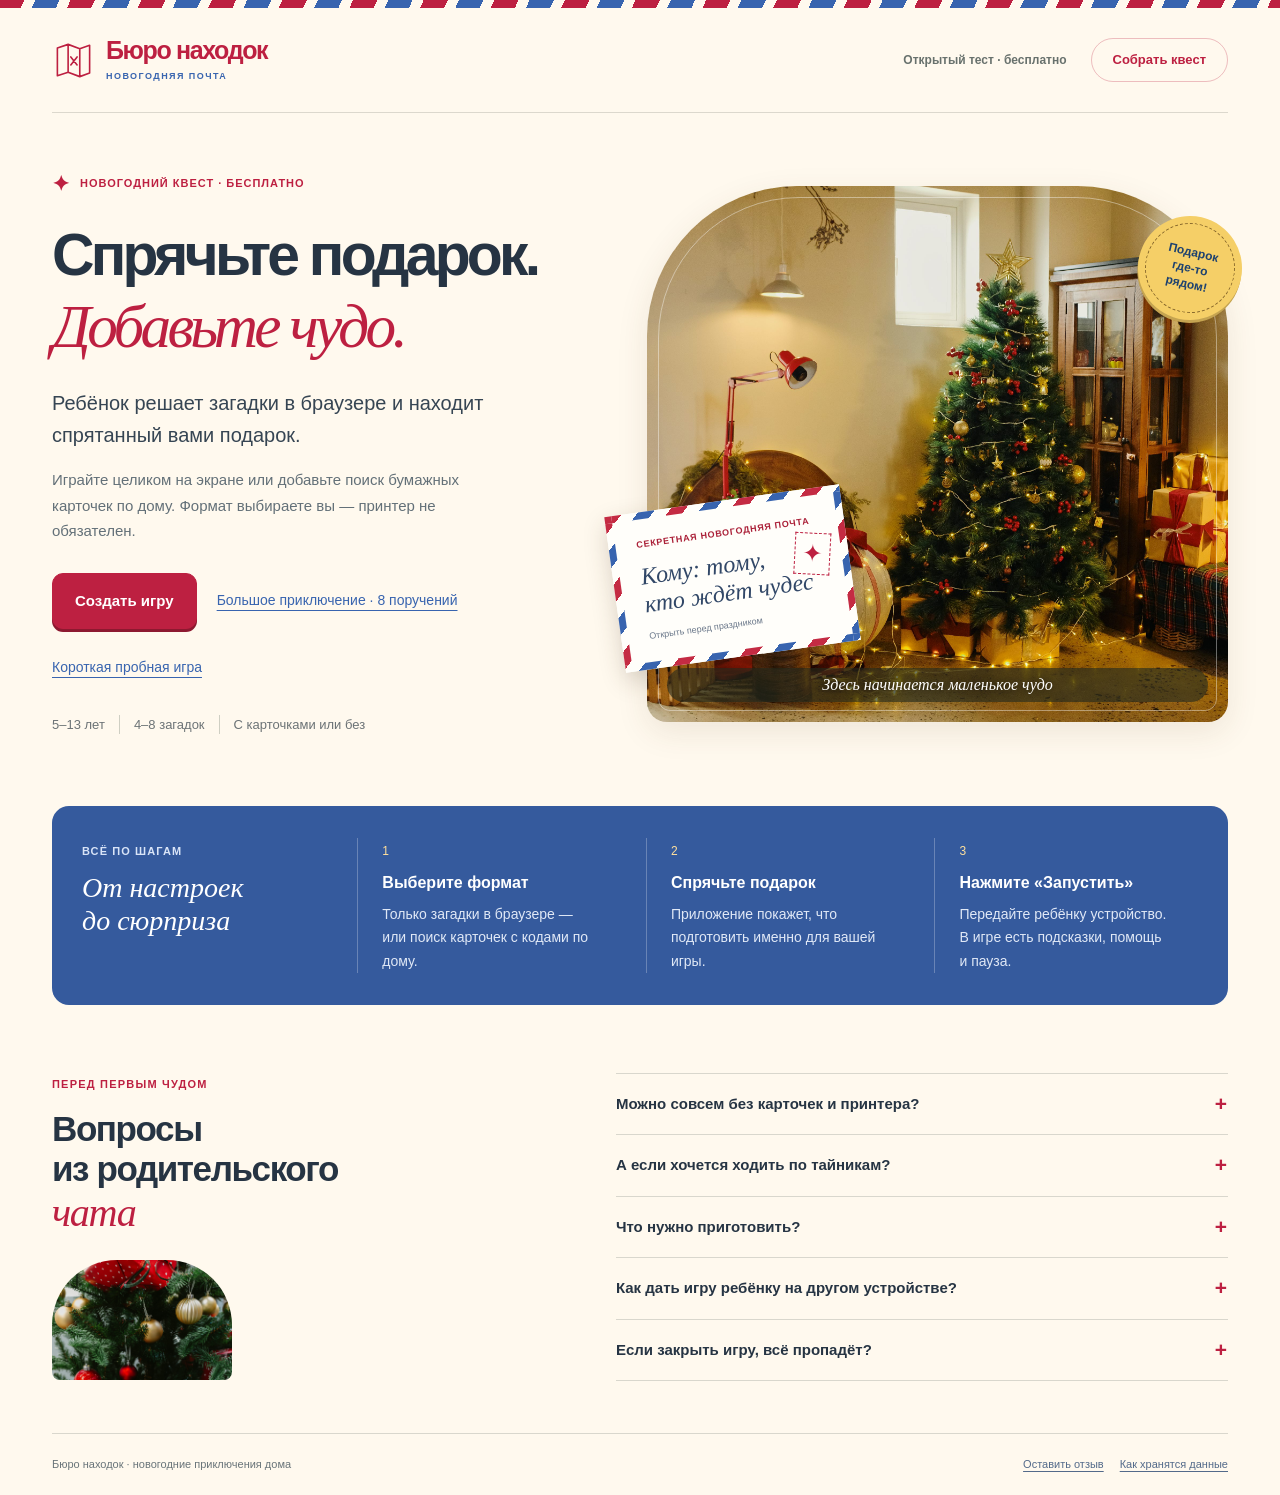
==== commit 3bcb0610: "Add eight-task winter story, mail delivery, snowflake and clock puzzles" ====
--- a/buro-nahodok/index.html
+++ b/buro-nahodok/index.html
@@ -20,17 +20,21 @@
   <meta property="og:image:height" content="2000">
   <meta name="twitter:card" content="summary_large_image">
   <link rel="icon" type="image/svg+xml" href="./mark.svg">
-  <link rel="stylesheet" href="./styles.css?v=1.12.0-beta.1">
-  <link rel="stylesheet" href="./winter.css?v=1.12.0-beta.1">
-  <link rel="stylesheet" href="./experience.css?v=1.12.0-beta.1">
+  <link rel="stylesheet" href="./styles.css?v=1.16.0-beta.1">
+  <link rel="stylesheet" href="./winter.css?v=1.16.0-beta.1">
+  <link rel="stylesheet" href="./experience.css?v=1.16.0-beta.1">
 </head>
 <body>
   <div id="app"><main class="boot-screen" role="status"><h1>Бюро находок</h1><p>Открываем новогоднюю почту…</p><p class="quiet">Если игра не появилась, обновите страницу и проверьте соединение.</p></main></div>
   <div id="toast" role="status" aria-live="polite"></div>
   <section id="print-root" aria-label="Материалы для печати"></section>
   <noscript><p style="padding:2rem">Для квеста включите JavaScript в браузере. Устанавливать приложение не нужно.</p></noscript>
-  <link rel="stylesheet" href="./holiday.css?v=1.12.0-beta.1">
-  <link rel="stylesheet" href="./adventure.css?v=1.12.0-beta.1">
-  <script type="module" src="./app.js?v=1.12.0-beta.1"></script>
+  <link rel="stylesheet" href="./holiday.css?v=1.16.0-beta.1">
+  <link rel="stylesheet" href="./adventure.css?v=1.16.0-beta.1">
+  <link rel="stylesheet" href="./storybook.css?v=1.16.0-beta.1">
+  <link rel="stylesheet" href="./motion.css?v=1.16.0-beta.1">
+  <link rel="stylesheet" href="./objects.css?v=1.16.0-beta.1">
+  <link rel="stylesheet" href="./chapter.css?v=1.16.0-beta.1">
+  <script type="module" src="./app.js?v=1.16.0-beta.1"></script>
 </body>
 </html>
--- a/buro-nahodok/storybook.css
+++ b/buro-nahodok/storybook.css
@@ -0,0 +1,819 @@
+/* A painted village outside; an old cedar sorting desk inside.
+   Loaded after the legacy sheets and deliberately scoped to the storybook shell. */
+.storybook-game,
+.demo-view:has(.adventure-layout) {
+  --story-ink: #302f27;
+  --story-spruce: #183e38;
+  --story-spruce-light: #36564b;
+  --story-red: #a7382c;
+  --story-red-dark: #74281f;
+  --story-gold: #e5bc70;
+  --story-paper: #fff3d8;
+  --story-line: #cfb487;
+  --story-muted: #6d6654;
+  --story-serif: Georgia, 'Times New Roman', serif;
+  --story-sans: -apple-system, BlinkMacSystemFont, 'Segoe UI', Arial, sans-serif;
+  font-family: var(--story-sans);
+}
+.winter-ui[data-screen="game"] .storybook-game {
+  min-height: 100vh;
+  background:
+    radial-gradient(ellipse at 15% 5%, #32594e 0, transparent 55%),
+    repeating-linear-gradient(92deg, #122e2b00 0 52px, #091f1c1c 53px 55px),
+    #102e2b;
+  color: var(--story-ink);
+  overflow: clip;
+}
+.winter-ui[data-screen="game"] .storybook-game::before,
+.winter-ui[data-screen="game"] .storybook-game::after { display: none; }
+.storybook-game > .snowfall { opacity: .25; }
+.winter-ui[data-screen="game"] .storybook-game .game-header {
+  max-width: 1500px;
+  min-height: 82px;
+  padding: 18px 34px 17px;
+  border-bottom: 1px solid #dcc39138;
+  gap: 22px;
+  position: relative;
+  z-index: 2;
+}
+.storybook-game .game-header > div:first-child {
+  display: flex;
+  align-items: center;
+  gap: 14px;
+  flex-wrap: wrap;
+}
+.winter-ui .storybook-game .game-wordmark {
+  font: 700 26px/1.05 var(--story-serif);
+  color: #fff0cd;
+  letter-spacing: -.025em;
+  padding-left: 35px;
+  position: relative;
+}
+.storybook-game .game-wordmark::before {
+  content: '✦';
+  position: absolute;
+  left: 0;
+  top: 0;
+  color: var(--story-gold);
+  font: 29px/1 var(--story-serif);
+}
+.winter-ui .storybook-game .game-demo {
+  padding: 5px 9px;
+  border: 1px solid #ddba725c;
+  border-radius: 3px;
+  background: #173930;
+  color: #ead5a7;
+  font-size: 11px;
+  letter-spacing: .04em;
+  transform: rotate(-2deg);
+}
+.storybook-game .game-build { color: #bbcab7; font-size: 11px; }
+.winter-ui .storybook-game .game-tools { display: flex; gap: 8px; flex-wrap: wrap; }
+.winter-ui[data-screen="game"] .storybook-game .game-tool {
+  min-height: 44px;
+  padding: 10px 14px;
+  border-radius: 5px;
+  border: 1px solid #c9c3a04f;
+  background: #25483d;
+  color: #fff2d4;
+  font-size: 14px;
+  box-shadow: inset 0 1px 0 #ffefbe12, 0 2px 0 #0c2621;
+}
+.winter-ui[data-screen="game"] .storybook-game .game-tool:hover { background: #375c4c; }
+.winter-ui[data-screen="game"] .storybook-game .game-main,
+.winter-ui[data-screen="game"] .storybook-game .game-main:has(.holiday-game-card) {
+  max-width: 1500px;
+  margin: 0 auto;
+  padding: 25px 34px 45px;
+}
+.adventure-layout {
+  display: grid;
+  grid-template-columns: minmax(0, .88fr) minmax(0, 1.12fr);
+  align-items: start;
+  gap: 25px;
+  min-width: 0;
+}
+.adventure-world { min-width: 0; position: sticky; top: 22px; }
+.quest-scene {
+  position: relative;
+  min-height: 570px;
+  isolation: isolate;
+  overflow: hidden;
+  color: #fff7e4;
+  border: 1px solid #c8bb8b77;
+  border-radius: 19px 19px 4px 4px;
+  background: #263e42;
+  box-shadow: 0 6px 0 #092321, 0 18px 40px #071a185c;
+}
+.quest-scene::before {
+  content: '';
+  pointer-events: none;
+  position: absolute;
+  z-index: 2;
+  inset: 8px;
+  border: 1px solid #fff0bf66;
+  border-radius: 12px 12px 0 0;
+}
+.quest-scene::after {
+  content: '';
+  pointer-events: none;
+  position: absolute;
+  z-index: 0;
+  inset: 0;
+  background: linear-gradient(180deg, #092b2b80 0, #092b2b08 43%, #0a282908 58%, #082b2ae8 100%);
+}
+.quest-scene-art,
+.quest-scene-art img {
+  position: absolute;
+  inset: 0;
+  width: 100%;
+  height: 100%;
+  display: block;
+  object-fit: cover;
+  object-position: 47% center;
+  z-index: -1;
+}
+.quest-scene-caption {
+  position: absolute;
+  z-index: 3;
+  left: 31px;
+  right: 31px;
+  bottom: 30px;
+  text-shadow: 0 2px 10px #0a252e85;
+}
+.quest-scene-kicker {
+  display: block;
+  margin: 0 0 12px;
+  color: #ffe2a0;
+  font: 700 12px/1.4 var(--story-sans);
+  letter-spacing: .13em;
+  text-transform: uppercase;
+}
+.quest-scene-title {
+  display: block;
+  margin: 0;
+  color: #fff5d9;
+  font: 700 clamp(34px, 3.5vw, 52px)/1.05 var(--story-serif);
+  letter-spacing: -.04em;
+  text-wrap: balance;
+}
+.quest-scene-caption > p:not(.quest-scene-kicker):not(.quest-scene-progress) {
+  max-width: 34ch;
+  margin: 14px 0 0;
+  color: #e8ead9;
+  font-size: 16px;
+  line-height: 1.55;
+}
+.quest-scene-progress {
+  display: inline-flex;
+  align-items: center;
+  gap: 10px;
+  margin: 17px 0 0;
+  color: #ffe8af;
+  font-size: 14px;
+  line-height: 1.4;
+}
+.quest-scene-progress::before { content: '✦'; color: #e7bc69; font-size: 19px; }
+.quest-scene-snow,
+.quest-scene-glow,
+.quest-scene-lampglow { position: absolute; inset: 0; pointer-events: none; z-index: 1; }
+.quest-scene-snow {
+  background-image: radial-gradient(circle, #fffcefcc 1px, transparent 2px), radial-gradient(circle, #fffcef8c 1.5px, transparent 2.5px);
+  background-size: 91px 109px, 173px 157px;
+  background-position: 0 0, 39px 51px;
+  opacity: .6;
+}
+.quest-scene-glow,
+.quest-scene-lampglow { background: radial-gradient(ellipse at 66% 56%, #ffe09624, transparent 36%); mix-blend-mode: screen; }
+.quest-stops {
+  position: relative;
+  display: grid;
+  grid-template-columns: repeat(4, minmax(0, 1fr));
+  gap: 0;
+  margin: 0 0 17px;
+  padding: 6px 9px 10px;
+  list-style: none;
+  border: 1px solid #b6b29155;
+  border-top: 0;
+  border-radius: 0 0 11px 11px;
+  background: #1c3d34;
+  box-shadow: 0 4px 0 #0b2722;
+}
+.quest-stop,
+.quest-stops > li {
+  min-width: 0;
+  min-height: 64px;
+  display: flex;
+  align-items: center;
+  justify-content: center;
+  flex-direction: column;
+  gap: 5px;
+  position: relative;
+  padding: 8px 4px 7px;
+  background: transparent;
+  border: 0;
+  color: #bfd0ba;
+  font: 500 13px/1.3 var(--story-sans);
+  text-align: center;
+  overflow-wrap: anywhere;
+}
+.quest-stop + .quest-stop,
+.quest-stops > li + li { border-left: 1px solid #e1d2a520; }
+.quest-stop-number,
+.quest-stop > span:first-child,
+.quest-stops > li > span:first-child {
+  width: 25px;
+  height: 25px;
+  display: grid;
+  place-items: center;
+  color: #d9dfc5;
+  border: 1px solid #9fad8b;
+  border-radius: 50%;
+  font: 600 12px/1 var(--story-sans);
+}
+.quest-stop.is-current,
+.quest-stops > .is-current { color: #ffe8ab; font-weight: 700; }
+.quest-stop.is-current::after,
+.quest-stops > .is-current::after {
+  content: '';
+  position: absolute;
+  height: 3px;
+  bottom: -3px;
+  width: 38px;
+  border-radius: 5px;
+  background: #e6be6b;
+  box-shadow: 0 0 12px #e6be6b80;
+}
+.quest-stop.is-current .quest-stop-number,
+.quest-stop.is-current > span:first-child,
+.quest-stops > .is-current > span:first-child { background: #e9c477; color: #243d31; border-color: #ffe5a8; }
+.quest-stop.is-complete,
+.quest-stops > .is-complete { color: #cde0bc; }
+.quest-stop.is-complete .quest-stop-number,
+.quest-stop.is-complete > span:first-child,
+.quest-stops > .is-complete > span:first-child { background: #718d5c; color: #fff5d9; border-color: #a9bf8b; }
+.adventure-world > .holiday-passport {
+  background: #f0e2be;
+  border-color: #c3ab7a;
+  color: #394c3e;
+  box-shadow: 0 3px 0 #09231f;
+  padding: 7px 13px;
+  border-radius: 5px;
+  margin-bottom: 15px;
+}
+.adventure-world .holiday-passport .passport-summary {
+  width: 100%;
+  display: flex;
+  align-items: center;
+  justify-content: space-between;
+  gap: 10px;
+  color: #45503d;
+  font-size: 15px;
+  padding-block: 4px;
+}
+.adventure-world .holiday-passport .passport-fragments { display: none; }
+.adventure-world .holiday-passport .passport-summary > b { color: #8a3425; white-space: nowrap; }
+.adventure-world .quest-audio { padding: 0 2px; color: #e4e3cd; }
+.adventure-world .holiday-audio { gap: 8px 12px; }
+.adventure-world .holiday-audio .music-toggle {
+  min-height: 44px;
+  border: 1px solid #b7b78e66;
+  border-radius: 5px;
+  color: #e9e6d2;
+  background: #1e4238;
+  font-size: 14px;
+}
+.adventure-world .holiday-audio .music-toggle[aria-pressed="true"] { background: #e4c78b; color: #283a2b; }
+.adventure-world .holiday-audio label { font-size: 14px; }
+.adventure-world .holiday-audio input[type="range"] { accent-color: #e6c27a; }
+.adventure-world .holiday-audio .music-status { color: #cbd8c2; }
+.adventure-desk {
+  position: relative;
+  min-width: 0;
+  padding: 18px;
+  background:
+    repeating-linear-gradient(0deg, #461f1600 0 65px, #4c241c4f 66px, #edbc6a1a 68px, #58281d00 71px),
+    repeating-linear-gradient(91deg, #d28e4912 0 2px, #3f1d150d 3px 7px, transparent 8px 17px),
+    linear-gradient(100deg, #77422c, #8b5031 52%, #643723);
+  border: 1px solid #b7834e;
+  border-radius: 15px;
+  box-shadow: inset 0 0 0 4px #512f2240, 0 7px 0 #061f1b, 0 20px 45px #061b1752;
+}
+.adventure-desk::before {
+  content: '';
+  position: absolute;
+  inset: 7px;
+  border: 1px solid #d6a3604d;
+  border-radius: 9px;
+  pointer-events: none;
+}
+.winter-ui .storybook-game .adventure-desk .game-topline,
+.demo-view .adventure-desk .game-topline {
+  margin: 0 2px 14px;
+  min-height: 26px;
+  gap: 12px;
+  color: #fff0d2;
+}
+.winter-ui .storybook-game .adventure-desk .game-topline .quiet,
+.demo-view .adventure-desk .game-topline .quiet { color: #fff0d2; font-size: 14px; }
+.adventure-desk .dots { flex-wrap: wrap; justify-content: flex-end; gap: 6px; max-width: 43%; }
+.winter-ui .storybook-game .dot,
+.demo-view .adventure-desk .dot { background: #503a2b; border-color: #d4b176; width: 9px; height: 9px; }
+.winter-ui .storybook-game .dot.active,
+.demo-view .adventure-desk .dot.active { background: #ffdf93; border-color: #ffdf93; box-shadow: 0 0 0 3px #f7d18a33; }
+.winter-ui .storybook-game .dot.complete,
+.demo-view .adventure-desk .dot.complete { background: #a5bf8f; border-color: #c5d5a9; }
+.winter-ui[data-screen="game"] .storybook-game .adventure-desk .game-card,
+.demo-view .adventure-layout .game-card,
+.demo-view .adventure-desk.game-card {
+  position: relative;
+  min-height: 540px;
+  padding: 31px 31px 34px;
+  margin: 0;
+  border: 1px solid #e3c48e;
+  border-radius: 5px 5px 9px 9px;
+  overflow: hidden;
+  color: var(--story-ink);
+  background:
+    radial-gradient(ellipse at 12% 10%, #fffef3b3, transparent 55%),
+    repeating-linear-gradient(1deg, #ba935807 0 1px, transparent 1px 5px),
+    #fff0cf;
+  box-shadow: 0 3px 0 #47291e, inset 0 0 38px #b5792920, 0 8px 18px #37160f2b;
+}
+.winter-ui[data-screen="game"] .storybook-game .game-card::before,
+.demo-view .adventure-layout .game-card::before {
+  content: '';
+  position: absolute;
+  left: 0;
+  right: 0;
+  top: 0;
+  width: auto;
+  height: 7px;
+  border-radius: 0;
+  transform: none;
+  background: repeating-linear-gradient(125deg, #a2382a 0 19px, #fff1d0 19px 30px, #426455 30px 49px, #fff1d0 49px 60px);
+}
+.winter-ui[data-screen="game"] .storybook-game .adventure-layout .game-card h1,
+.demo-view .adventure-layout .game-card h1,
+.demo-view .adventure-desk h1 {
+  font: 700 clamp(32px, 3vw, 43px)/1.08 var(--story-serif);
+  letter-spacing: -.035em;
+  color: #333d2c;
+  margin: 15px 0 18px;
+  text-wrap: balance;
+}
+.winter-ui .storybook-game .adventure-layout .game-card h2,
+.demo-view .adventure-layout .game-card h2 { font-family: var(--story-serif); color: #3d4935; letter-spacing: -.025em; }
+.winter-ui .storybook-game .adventure-layout .eyebrow,
+.demo-view .adventure-layout .eyebrow { color: #9b3528; font-size: 11px; font-weight: 800; letter-spacing: .1em; }
+.winter-ui[data-screen="game"] .storybook-game .adventure-layout .game-card > .game-prompt,
+.demo-view .adventure-layout .demo-prompt {
+  margin: 0 0 21px;
+  max-width: none;
+  font: 400 19px/1.65 var(--story-sans);
+  color: #454532;
+}
+.winter-ui .storybook-game .adventure-layout .game-card > p:not(.game-prompt),
+.demo-view .adventure-layout .game-card > p:not(.demo-prompt) { color: #5d604c; font-size: 16px; line-height: 1.6; }
+.winter-ui[data-screen="game"] .storybook-game .adventure-layout .courier-note,
+.demo-view .adventure-layout .courier-note {
+  display: grid;
+  grid-template-columns: 60px minmax(0, 1fr);
+  gap: 12px;
+  padding: 10px 13px;
+  min-height: 80px;
+  margin: -3px 0 21px;
+  border: 1px solid #c3c4a0;
+  border-left: 4px solid #7b8b5c;
+  border-radius: 4px 9px 9px 4px;
+  background: #e9e9cf;
+  box-shadow: inset 0 1px 0 #fffaf0;
+  text-align: left;
+}
+.adventure-layout .courier-portrait { width: 60px; height: 60px; border: 1px solid #c8b47b; border-radius: 50%; background: #fff3d0; }
+.adventure-layout .courier-portrait .winter-icon { width: 60px; height: 60px; }
+.adventure-layout .courier-label { color: #4d653d; font-size: 11px; letter-spacing: .08em; }
+.adventure-layout .courier-note p { margin: 4px 0 0; color: #4b573e; font-size: 15px; line-height: 1.5; }
+.winter-ui .storybook-game .adventure-layout .game-card .courier-mini { border-left-color: #8c9968; color: #5c6349; font-size: 16px; }
+.adventure-layout .read-aloud-controls { margin: -2px 0 12px; gap: 8px; }
+.adventure-layout .read-aloud-controls .text-button {
+  background: #f5e4bb;
+  border-color: #cbb17e;
+  color: #575d3e;
+  min-height: 44px;
+  padding: 8px 11px;
+  font-size: 14px;
+  border-radius: 5px;
+}
+.adventure-layout .read-status { color: #6b6d50; font-size: 13px; }
+.winter-ui[data-screen="game"] .storybook-game .adventure-layout .winter-puzzle-board,
+.demo-view .adventure-layout .winter-puzzle-board {
+  margin: 19px 0 22px;
+  padding: 23px 16px;
+  border: 1px solid #c8ad75;
+  border-radius: 7px;
+  background: #ead6aa;
+  box-shadow: inset 0 2px 7px #89652a1c, 0 1px 0 #fffcdf;
+  color: #3d4835;
+}
+.adventure-layout .inspect-instruction { font-size: 14px; line-height: 1.5; color: #626546; margin-bottom: 17px; }
+.adventure-layout .toy-legend { gap: 9px; }
+.winter-ui[data-screen="game"] .storybook-game .adventure-layout .toy-tile,
+.demo-view .adventure-layout .toy-tile {
+  background: #fff5d9;
+  border: 1px solid #c7a974;
+  border-radius: 6px;
+  padding: 13px 6px 15px;
+  box-shadow: 0 5px 0 #a98b58, 0 7px 8px #6e52291a;
+  min-width: 67px;
+  gap: 7px;
+  transform: rotate(-1.5deg);
+}
+.adventure-layout .toy-tile:nth-child(even) { transform: rotate(1.5deg); }
+.adventure-layout .toy-tile > span { color: #5e5037; font-size: 14px; line-height: 1.4; }
+.winter-ui .storybook-game .adventure-layout .toy-tile .winter-icon,
+.demo-view .adventure-layout .toy-tile .winter-icon { width: 82px; max-width: 100%; height: 82px; filter: drop-shadow(0 4px 2px #6c4a2621); }
+.winter-ui[data-screen="game"] .storybook-game .adventure-layout .clue-tile:hover,
+.demo-view .adventure-layout .clue-tile:hover,
+.adventure-layout .clue-tile[aria-expanded="true"] { background: #fffce9; border-color: #a58140; transform: translateY(-4px) rotate(0); }
+.winter-ui .storybook-game .adventure-layout .toy-tag,
+.demo-view .adventure-layout .toy-tag { font: 700 28px/1 var(--story-serif); color: #8b3327; border: 1px dashed #bf9b5c; border-radius: 3px; background: #f2dfac; padding: 6px 14px; }
+.winter-ui[data-screen="game"] .storybook-game .adventure-layout .stamped-envelope,
+.demo-view .adventure-layout .stamped-envelope {
+  background: #fff4d7;
+  border: 2px dashed #ad8653;
+  border-radius: 3px;
+  box-shadow: 4px 5px 0 #c8af7b;
+  padding: 17px 9px;
+  margin-top: 23px;
+  transform: rotate(-1deg);
+}
+.adventure-layout .winter-board-label { color: #795c36; font-size: 13px; }
+.adventure-layout .winter-board-note { color: #626446; font-size: 14px; }
+.adventure-layout .toy-target .winter-icon,
+.adventure-layout .toy-target > div > .winter-icon { width: 82px; max-width: 100%; height: 82px; }
+.adventure-layout .clue-detail { border-color: #ad8c50; background: #fff5d7; color: #4a5137; margin: 18px 0 23px; }
+.adventure-layout .clue-detail > span { color: #64634c; }
+.adventure-layout .winter-icon { filter: drop-shadow(0 3px 1px #493a1612); }
+.winter-ui .storybook-game .adventure-layout .holiday-workbench,
+.demo-view .adventure-layout .holiday-workbench {
+  background: #e4e5c8;
+  border: 1px solid #b4b68d;
+  border-radius: 6px;
+  margin: 16px 0 22px;
+  padding: 13px 13px 12px;
+  box-shadow: inset 0 2px 0 #9f9c6c1a;
+  color: #4c5b3c;
+}
+.adventure-layout .workbench-code .workbench-lock { max-width: 295px; height: 93px; }
+.adventure-layout .workbench-code .workbench-envelopes { display: none; }
+.adventure-layout .holiday-workbench .workbench-status { color: #586243; font-size: 14px; margin-top: 8px; }
+.adventure-layout .workbench-selection .workbench-parcel { background: #f4efd4; border-color: #a8ae84; border-radius: 5px; padding: 7px 3px; }
+.adventure-layout .workbench-selection .workbench-parcel.is-loaded { background: #fff4d1; border-color: #ac8649; box-shadow: 0 3px 0 #b3a67c; }
+.adventure-layout .workbench-position { color: #6f7452; }
+.adventure-layout .workbench-item-label { color: #50593a; font-size: 13px; }
+.adventure-layout .workbench-item-art { width: 67px; height: 67px; }
+.adventure-layout .puzzle-input-form { max-width: 340px; margin-top: 20px; gap: 12px; }
+.adventure-layout .puzzle-input-form label { color: #4b5136; font-size: 17px; }
+.winter-ui[data-screen="game"] .storybook-game .adventure-layout .puzzle-code-input,
+.demo-view .adventure-layout .puzzle-code-input {
+  border: 2px solid #6b7651;
+  border-radius: 6px;
+  background: #fff8e4;
+  box-shadow: inset 0 4px 0 #d7c49a;
+  color: #4e4b32;
+  min-height: 66px;
+  font: 700 36px/1.2 Georgia, serif;
+  letter-spacing: .23em;
+}
+.adventure-layout .puzzle-code-input::placeholder { color: #a08a5d; }
+.adventure-layout .task-progress { font-size: 15px; color: #667048; }
+.adventure-layout .puzzle-keypad { gap: 9px; }
+.winter-ui[data-screen="game"] .storybook-game .adventure-layout .puzzle-keypad button,
+.demo-view .adventure-layout .puzzle-keypad button {
+  min-height: 52px;
+  border: 1px solid #b59b69;
+  border-radius: 6px;
+  background: linear-gradient(#fff8e4, #efdfb9);
+  box-shadow: 0 4px 0 #ae945f, inset 0 1px 0 #fffceb;
+  color: #504f36;
+  font: 700 24px/1 var(--story-sans);
+}
+.adventure-layout .puzzle-keypad button:hover { filter: brightness(1.06); }
+.adventure-layout .puzzle-keypad .key-erase { font-size: 15px !important; }
+.adventure-layout .puzzle-keypad button:active { box-shadow: 0 1px 0 #ae945f; transform: translateY(3px); }
+.winter-ui .storybook-game .adventure-layout .button,
+.demo-view .adventure-layout .button {
+  min-height: 53px;
+  border: 1px solid #792b20;
+  border-radius: 7px;
+  background: linear-gradient(#b54532, #953023);
+  box-shadow: inset 0 1px 0 #e9a17380, 0 4px 0 #6b281e, 0 6px 10px #6c35171c;
+  color: #fff6df;
+  padding: 14px 21px;
+  font: 700 17px/1.35 var(--story-sans);
+  letter-spacing: .005em;
+  text-shadow: 0 1px 0 #702519;
+}
+.winter-ui .storybook-game .adventure-layout .button:hover,
+.demo-view .adventure-layout .button:hover { filter: brightness(1.08); }
+.adventure-layout .game-card .button { margin-top: 17px; }
+.adventure-layout .puzzle-input-form .button { margin-top: 5px; }
+.adventure-layout .sequence-instruction { color: #5d6646; font-size: 16px; line-height: 1.55; }
+.adventure-layout .task-items { gap: 11px; margin-bottom: 25px; }
+.winter-ui[data-screen="game"] .storybook-game .adventure-layout .task-item,
+.demo-view .adventure-layout .task-item {
+  background: #fff8e1;
+  border: 1px solid #bfa470;
+  border-radius: 7px;
+  box-shadow: 0 5px 0 #c1a472, 0 7px 8px #7a5b251a;
+  min-width: 88px;
+  max-width: none;
+  min-height: 146px;
+  padding: 14px 7px 17px;
+  gap: 7px;
+  color: #4a5035;
+  font-size: 15px;
+}
+.winter-ui .storybook-game .adventure-layout .task-item .winter-icon,
+.demo-view .adventure-layout .task-item .winter-icon { width: 87px; max-width: 100%; height: 87px; }
+.winter-ui[data-screen="game"] .storybook-game .adventure-layout .task-item.selected,
+.demo-view .adventure-layout .task-item.selected {
+  background: #e7eccb;
+  border: 2px solid #647d4e;
+  padding: 13px 6px 16px;
+  box-shadow: 0 5px 0 #91a574;
+}
+.adventure-layout .task-item .item-selected { color: #466338; font-size: 13px; }
+.adventure-layout .task-submit-row { gap: 12px; }
+.adventure-layout .task-submit-row .button { margin-top: 0; }
+.adventure-layout .task-submit-row .text-button { color: #766542; font-size: 14px; }
+.winter-ui .storybook-game .adventure-layout .choice,
+.demo-view .adventure-layout .choice {
+  background: #fff7df;
+  border: 1px solid #c4a974;
+  border-radius: 6px;
+  color: #434b32;
+  font-size: 17px;
+  box-shadow: 0 3px 0 #d1b988;
+  min-height: 58px;
+}
+.winter-ui .storybook-game .adventure-layout .choice:hover,
+.demo-view .adventure-layout .choice:hover { border-color: #8f985d; background: #f0edcf; }
+.adventure-layout .choice-letter { background: #e8d6ad; border-color: #c3a972; color: #6c5c3b; }
+.adventure-layout .choices.illustrated-choices .choice { min-height: 159px; }
+.adventure-layout .switch-lamp { background: #d8ddbc; border: 1px solid #b4bc8e; }
+.adventure-layout .switch-lamp.lit { background: #ffe4a0; border-color: #d3ab4e; box-shadow: 0 0 25px #efbf6259; }
+.adventure-layout .switch-lamp small { color: #586344; }
+.adventure-layout .switch-buttons span { color: inherit; font-size: 13px; }
+.adventure-layout .switch-buttons .button { padding: 13px 5px; margin-top: 0; }
+.adventure-layout .switch-puzzle .lamp-status { color: #4b623e; font-size: 16px; }
+.adventure-layout .sorter-step,
+.adventure-layout .delivery-rules > span { background: #fff1cf; border-color: #bba171; color: #5b563b; }
+.adventure-layout .sorter-display,
+.adventure-layout .departure-board { background: #3f543e; color: #fff1bf; border: 3px solid #8f8156; box-shadow: inset 0 2px 6px #2335226e; }
+.adventure-layout .delivery-rules b { color: #993c2b; }
+.winter-ui .storybook-game .adventure-layout .hint-button,
+.demo-view .adventure-layout .puzzle-help-area .text-button,
+.adventure-layout .demo-hint summary { min-height: 44px; color: #6e653e; font-size: 15px; padding: 11px 0; }
+.adventure-layout .puzzle-help-area { margin-top: 24px; border-top: 1px dashed #ccad78; padding-top: 6px; }
+.adventure-layout .puzzle-help { gap: 12px 26px; }
+.winter-ui .storybook-game .adventure-layout .hint-text,
+.demo-view .adventure-layout .hint-text { background: #f1dfac; border: 1px solid #d5b87b; color: #5e5938 !important; border-radius: 5px; font-size: 16px; }
+.winter-ui .storybook-game .adventure-layout .game-card > .attempt-feedback,
+.demo-view .adventure-layout .attempt-feedback:not(:empty) { background: #e9e9c9; color: #53613c !important; border-left: 3px solid #83945c; border-radius: 4px; padding: 12px 14px; font-size: 16px !important; }
+.adventure-layout .attempt-feedback:empty { display: none; }
+.winter-ui .storybook-game .adventure-layout .station-reward,
+.demo-view .adventure-layout .station-reward {
+  padding: 21px 17px;
+  margin: 0 0 24px;
+  background: #e5e9c8;
+  border: 1px solid #afbd83;
+  border-radius: 7px;
+  box-shadow: inset 0 0 0 5px #f5f0d688;
+  color: #45603b;
+}
+.adventure-layout .station-reward .reward-kicker { color: #607445; font: 700 11px/1.4 var(--story-sans); letter-spacing: .08em; text-transform: uppercase; }
+.adventure-layout .station-reward h2 { margin: 7px 0 13px; font: 700 27px/1.15 var(--story-serif); color: #4a603b; }
+.adventure-layout .reward-fragment { background: #fff3cc; border-color: #b49a5e; color: #6c603e; }
+.adventure-layout .answer-tick { color: #4c764a; }
+.adventure-layout .answer-recap { border-color: #bc9a5e; }
+.adventure-layout .answer-recap summary { color: #677047; }
+.adventure-layout .passport-sheet { background: #fff6d9; border-color: #bda16e; box-shadow: 0 4px 0 #d2bc8b; }
+.adventure-layout .passport-sheet .passport-kicker { color: #795e35; }
+.adventure-layout .address-fragment.found { color: #4b6c3e; }
+.adventure-layout .intro-courier .winter-icon { width: 132px; height: 132px; }
+.adventure-layout .intro-seal { border-color: #a34c32; color: #9d422c; border-width: 3px; border-style: double; font-size: 11px; width: 88px; height: 88px; }
+.adventure-layout .success-ribbon { color: #b38a35; }
+.adventure-layout .quest-results { background: #e4e8c8; border-color: #bbc28e; }
+.adventure-layout .quest-results h2,
+.adventure-layout .quest-results dd { color: #506b3d; }
+.winter-ui .storybook-game .adventure-layout .game-caption,
+.demo-view .adventure-layout .game-caption { max-width: 48ch; margin: 17px auto 0; color: #f0dfb8; font-size: 13px; line-height: 1.6; }
+.storybook-game :is(button, a, input, summary):focus-visible,
+.demo-view .adventure-layout :is(button, a, input, summary):focus-visible { outline: 3px solid #dd9e36; outline-offset: 4px; }
+.storybook-game h1:focus,
+.demo-view .adventure-layout h1:focus { outline: 0; }
+.demo-view:has(.adventure-layout) { max-width: 1500px; }
+.demo-view #demo-body:has(.adventure-layout) { background: transparent; border: 0; box-shadow: none; padding: 0; }
+.demo-view .adventure-layout .adventure-world { position: sticky; top: 20px; }
+.demo-view .adventure-layout .holiday-audio { color: #e7e4cf; margin: 0; }
+.demo-view .adventure-layout .holiday-audio .music-status { color: #d0dbc6; }
+.demo-view .adventure-layout .flow-actions .button { margin-top: 0; }
+@media (min-width: 1500px) {
+  .quest-scene { min-height: 650px; }
+  .adventure-layout { gap: 31px; }
+  .winter-ui[data-screen="game"] .storybook-game .adventure-desk .game-card { padding: 37px 44px 43px; }
+}
+@media (min-width: 861px) and (max-width: 1100px) {
+  .adventure-layout { grid-template-columns: minmax(0, .82fr) minmax(0, 1.18fr); gap: 18px; }
+  .winter-ui[data-screen="game"] .storybook-game .game-main { padding: 21px; }
+  .winter-ui[data-screen="game"] .storybook-game .game-header { padding-inline: 23px; }
+  .adventure-desk { padding: 13px; }
+  .winter-ui[data-screen="game"] .storybook-game .adventure-desk .game-card { padding: 28px 22px 30px; }
+  .quest-scene { min-height: 555px; }
+  .quest-scene-caption { left: 25px; right: 25px; bottom: 25px; }
+  .quest-scene-title { font-size: 37px; }
+  .quest-stop, .quest-stops > li { font-size: 12px; }
+  .adventure-layout .toy-tile .winter-icon { width: 66px; height: 66px; }
+}
+@media (max-width: 860px) {
+  .winter-ui[data-screen="game"] .storybook-game .game-header { padding: 15px 20px; flex-wrap: wrap; gap: 10px 16px; }
+  .winter-ui .storybook-game .game-wordmark { font-size: 24px; }
+  .winter-ui[data-screen="game"] .storybook-game .game-main,
+  .winter-ui[data-screen="game"] .storybook-game .game-main:has(.holiday-game-card) { padding: 16px 20px 34px; }
+  .adventure-layout { grid-template-columns: minmax(0, 1fr); gap: 15px; max-width: 690px; margin-inline: auto; }
+  .adventure-world, .demo-view .adventure-layout .adventure-world { position: relative; top: auto; }
+  .quest-scene { min-height: 220px; border-radius: 12px 12px 3px 3px; }
+  .quest-scene::before { inset: 6px; border-radius: 8px 8px 0 0; }
+  .quest-scene-art, .quest-scene-art img { object-position: center 52%; }
+  .quest-scene::after { background: linear-gradient(90deg, #092b2bc2 0, #092b2b50 60%, #092b2b08), linear-gradient(0deg, #092b2b70, transparent 70%); }
+  .quest-scene-caption { left: 24px; right: 24px; bottom: 23px; max-width: 70%; }
+  .quest-scene-kicker { font-size: 10px; margin-bottom: 9px; }
+  .quest-scene-title { font-size: 35px; max-width: 16ch; }
+  .quest-scene-caption > p:not(.quest-scene-kicker):not(.quest-scene-progress) { display: none; }
+  .quest-scene-progress { font-size: 13px; margin-top: 10px; }
+  .quest-stops { padding: 3px 5px 5px; margin-bottom: 12px; }
+  .quest-stop, .quest-stops > li { min-height: 52px; padding: 6px 3px; font-size: 12px; gap: 4px; }
+  .quest-stop-number, .quest-stop > span:first-child, .quest-stops > li > span:first-child { height: 22px; width: 22px; font-size: 11px; }
+  .adventure-world > .holiday-passport { margin-bottom: 10px; padding: 2px 10px; }
+  .adventure-world .holiday-passport .passport-summary { min-height: 44px; font-size: 14px; }
+  .adventure-world .holiday-passport .passport-summary > span { font-size: 13px; }
+  .adventure-world .holiday-audio { display: flex; flex-wrap: wrap; gap: 7px 12px; align-items: center; }
+  .adventure-world .holiday-audio .music-toggle { min-height: 44px; padding: 8px 11px; font-size: 13px; }
+  .adventure-world .holiday-audio label { display: flex; flex: 1; font-size: 13px; gap: 7px; }
+  .adventure-world .holiday-audio input[type="range"] { flex: 1; min-width: 60px; width: 85px; min-height: 44px; }
+  .adventure-world .holiday-audio .music-status { font-size: 12px; }
+  .adventure-desk { padding: 14px; border-radius: 12px; }
+  .winter-ui[data-screen="game"] .storybook-game .adventure-desk .game-card,
+  .demo-view .adventure-layout .game-card { min-height: 0; padding: 29px 29px 33px; }
+  .winter-ui[data-screen="game"] .storybook-game .adventure-layout .game-card h1,
+  .demo-view .adventure-layout .game-card h1 { font-size: 37px; }
+}
+@media (max-width: 520px) {
+  .winter-ui[data-screen="game"] .storybook-game .game-header { padding: 12px 14px 11px; gap: 10px; }
+  .storybook-game .game-header > div:first-child { gap: 8px; }
+  .winter-ui .storybook-game .game-wordmark { font-size: 21px; padding-left: 28px; }
+  .storybook-game .game-wordmark::before { font-size: 23px; }
+  .winter-ui .storybook-game .game-demo { font-size: 9px; padding: 4px 6px; }
+  .storybook-game .game-build { font-size: 10px; margin-left: auto; }
+  .winter-ui .storybook-game .game-tools { width: 100%; gap: 6px; }
+  .winter-ui[data-screen="game"] .storybook-game .game-tool { min-height: 44px; flex: 1; padding: 9px 7px; font-size: 12px; }
+  .winter-ui[data-screen="game"] .storybook-game .game-main,
+  .winter-ui[data-screen="game"] .storybook-game .game-main:has(.holiday-game-card) { padding: 12px 10px 30px; }
+  .adventure-layout { gap: 12px; }
+  .quest-scene { min-height: 156px; }
+  .quest-scene-caption { left: 18px; right: 18px; bottom: 17px; max-width: 73%; }
+  .quest-scene-kicker { font-size: 9px; letter-spacing: .09em; margin-bottom: 6px; }
+  .quest-scene-title { font-size: 28px; line-height: 1.05; }
+  .quest-scene-progress { font-size: 11px; margin-top: 7px; gap: 6px; }
+  .quest-scene-progress::before { font-size: 15px; }
+  .quest-stops { margin-bottom: 9px; }
+  .quest-stop, .quest-stops > li { font-size: 10px; min-height: 49px; }
+  .adventure-world > .holiday-passport { margin-bottom: 7px; padding: 0 9px; }
+  .adventure-world .holiday-passport .passport-summary { gap: 8px; font-size: 13px; }
+  .adventure-world .holiday-passport .passport-summary > span { font-size: 12px; }
+  .adventure-world .quest-audio { padding-inline: 2px; }
+  .adventure-world .holiday-audio { gap: 5px 10px; }
+  .adventure-world .holiday-audio label { font-size: 12px; }
+  .adventure-world .holiday-audio input[type="range"] { width: 65px; }
+  .adventure-desk { padding: 10px; border-radius: 9px; }
+  .adventure-desk::before { inset: 4px; border-radius: 6px; }
+  .winter-ui .storybook-game .adventure-desk .game-topline,
+  .demo-view .adventure-desk .game-topline { margin: 0 3px 10px; min-height: 24px; }
+  .winter-ui .storybook-game .adventure-desk .game-topline .quiet { font-size: 12px; }
+  .adventure-desk .dots { gap: 4px; }
+  .winter-ui .storybook-game .dot { width: 7px; height: 7px; }
+  .winter-ui[data-screen="game"] .storybook-game .adventure-desk .game-card,
+  .demo-view .adventure-layout .game-card { padding: 24px 17px 27px; border-radius: 4px 4px 7px 7px; }
+  .winter-ui[data-screen="game"] .storybook-game .adventure-layout .game-card h1,
+  .demo-view .adventure-layout .game-card h1 { font-size: 32px; margin-top: 12px; margin-bottom: 16px; }
+  .winter-ui[data-screen="game"] .storybook-game .adventure-layout .game-card > .game-prompt,
+  .demo-view .adventure-layout .demo-prompt { font-size: 17px; line-height: 1.6; margin-bottom: 16px; }
+  .winter-ui .storybook-game .adventure-layout .eyebrow,
+  .demo-view .adventure-layout .eyebrow { font-size: 10px; letter-spacing: .06em; }
+  .winter-ui[data-screen="game"] .storybook-game .adventure-layout .courier-note,
+  .demo-view .adventure-layout .courier-note { grid-template-columns: 43px minmax(0, 1fr); gap: 9px; padding: 9px; margin: -2px 0 15px; min-height: 62px; }
+  .adventure-layout .courier-portrait,
+  .adventure-layout .courier-portrait .winter-icon { width: 43px; height: 43px; }
+  .adventure-layout .courier-label { font-size: 9px; }
+  .adventure-layout .courier-note p { font-size: 13px; line-height: 1.45; margin-top: 3px; }
+  .adventure-layout .read-aloud-controls { gap: 5px; margin-bottom: 11px; }
+  .adventure-layout .read-aloud-controls .text-button { font-size: 13px; padding: 8px 10px; }
+  .adventure-layout .read-status { min-width: 0; font-size: 12px; }
+  .winter-ui[data-screen="game"] .storybook-game .adventure-layout .winter-puzzle-board,
+  .demo-view .adventure-layout .winter-puzzle-board { padding: 18px 9px; margin: 16px 0 20px; }
+  .adventure-layout .inspect-instruction { font-size: 13px; margin-bottom: 13px; }
+  .adventure-layout .toy-legend { gap: 6px; }
+  .winter-ui[data-screen="game"] .storybook-game .adventure-layout .toy-tile,
+  .demo-view .adventure-layout .toy-tile { min-width: 52px; padding: 10px 3px 12px !important; gap: 6px; }
+  .winter-ui .storybook-game .adventure-layout .toy-tile .winter-icon,
+  .demo-view .adventure-layout .toy-tile .winter-icon { width: 62px; height: 62px; }
+  .adventure-layout .toy-tile > span { font-size: 12px; }
+  .winter-ui .storybook-game .adventure-layout .toy-tag,
+  .demo-view .adventure-layout .toy-tag { font-size: 24px; padding: 5px 11px; }
+  .adventure-layout .toy-target { gap: 4px; }
+  .adventure-layout .toy-target .winter-icon,
+  .adventure-layout .toy-target > div > .winter-icon { width: 65px; height: 65px; }
+  .adventure-layout .winter-board-label { font-size: 11px; }
+  .adventure-layout .holiday-workbench { padding: 12px 9px; margin: 14px 0 19px; }
+  .adventure-layout .holiday-workbench .workbench-status { font-size: 13px; }
+  .adventure-layout .workbench-code .workbench-lock { height: 83px; }
+  .adventure-layout .workbench-item-art { width: 58px; height: 58px; }
+  .adventure-layout .workbench-item-label { font-size: 11px; }
+  .adventure-layout .workbench-position { font-size: 12px; }
+  .adventure-layout .task-items { gap: 9px; }
+  .winter-ui[data-screen="game"] .storybook-game .adventure-layout .task-item,
+  .demo-view .adventure-layout .task-item { min-width: 93px; min-height: 145px; flex-basis: calc(50% - 9px); padding: 12px 7px 14px; font-size: 14px; }
+  .winter-ui .storybook-game .adventure-layout .task-item .winter-icon,
+  .demo-view .adventure-layout .task-item .winter-icon { width: 84px; height: 84px; }
+  .winter-ui[data-screen="game"] .storybook-game .adventure-layout .task-item.selected,
+  .demo-view .adventure-layout .task-item.selected { padding: 11px 6px 13px; }
+  .adventure-layout .sequence-puzzle .task-items:has(> :nth-child(4):last-child) { display: grid; grid-template-columns: repeat(2, minmax(0, 1fr)); }
+  .adventure-layout .puzzle-input-form { max-width: 100%; }
+  .adventure-layout .puzzle-input-form label { font-size: 16px; }
+  .winter-ui .storybook-game .adventure-layout .button,
+  .demo-view .adventure-layout .button { font-size: 16px; min-height: 52px; padding: 13px 15px; }
+  .adventure-layout .puzzle-keypad { gap: 8px; }
+  .winter-ui[data-screen="game"] .storybook-game .adventure-layout .puzzle-keypad button,
+  .demo-view .adventure-layout .puzzle-keypad button { min-height: 50px; font-size: 23px; }
+  .adventure-layout .choices.illustrated-choices .choice { min-height: 141px; padding: 12px 7px; font-size: 15px; }
+  .adventure-layout .illustrated-choices .winter-icon { width: 78px; height: 78px; }
+  .adventure-layout .switch-buttons { gap: 7px; }
+  .adventure-layout .switch-buttons .button { padding-inline: 4px; font-size: 15px; }
+  .adventure-layout .switch-buttons span { font-size: 11px; }
+  .adventure-layout .puzzle-help-area { margin-top: 20px; }
+  .adventure-layout .puzzle-help { justify-content: space-between; gap: 8px; }
+  .adventure-layout .intro-courier .winter-icon { width: 99px; height: 99px; }
+  .adventure-layout .intro-seal { width: 75px; height: 75px; font-size: 10px; margin-bottom: 17px; }
+  .adventure-layout .station-reward h2 { font-size: 25px; }
+  .adventure-layout .reward-fragment { font-size: 13px; }
+  .adventure-layout .reward-stamp { width: 80px; height: 78px; }
+  .winter-ui .storybook-game .adventure-layout .game-caption { font-size: 11px; margin-top: 13px; }
+}
+@media (prefers-reduced-motion: no-preference) {
+  .quest-scene-snow { animation: story-snow 28s linear infinite; }
+  .adventure-layout .clue-tile,
+  .adventure-layout .task-item,
+  .adventure-layout .choice { transition: transform .16s ease, background .16s ease, box-shadow .16s ease; }
+  .adventure-layout .task-item:hover { transform: translateY(-3px); }
+  @keyframes story-snow { to { background-position: 91px 218px, -134px 365px; } }
+}
+@media (prefers-reduced-motion: reduce) {
+  .storybook-game *, .demo-view .adventure-layout * { animation: none !important; transition: none !important; scroll-behavior: auto !important; }
+  .quest-scene-snow { display: none; }
+}
+@media print {
+  .adventure-world, .storybook-game .game-header, .adventure-desk::before { display: none !important; }
+  .adventure-layout { display: block; }
+  .adventure-desk { background: white; box-shadow: none; border: 0; padding: 0; }
+}
+/* The village's courier is a painted cutout, kept beside the view on wide screens. */
+.quest-guide {
+  display: grid;
+  grid-template-columns: 91px minmax(0, 1fr);
+  align-items: center;
+  gap: 13px;
+  padding: 10px 15px 12px;
+  margin: 2px 0 17px;
+  border: 1px solid #b8ba8a66;
+  border-radius: 7px;
+  background: #244639;
+  color: #f1e5bf;
+}
+.quest-guide-portrait { display: block; width: 91px; height: 91px; object-fit: contain; filter: drop-shadow(0 5px 6px #0a241e7d); }
+.quest-guide b { display: block; color: #e8c880; font: 700 12px/1.4 var(--story-sans); letter-spacing: .05em; }
+.quest-guide p { margin: 5px 0 0; color: #e5e3c9; font-size: 15px; line-height: 1.5; }
+@media (max-width: 860px) { .quest-guide { display: none; } }
+@media (max-width: 520px) { .quest-scene { min-height: 180px; } }
+.adventure-layout .courier-art { display: block; max-width: 100%; height: auto; object-fit: contain; }
+.adventure-layout .courier-portrait .courier-art { width: 100%; height: 100%; }
+.adventure-layout .intro-courier .courier-art { width: 148px; height: 148px; margin: 0 auto 15px; filter: drop-shadow(0 7px 4px #604a2b26); }
+@media (max-width: 520px) { .adventure-layout .intro-courier .courier-art { width: 115px; height: 115px; margin-bottom: 10px; } }
+/* Keep the soundtrack reachable beside the desk, including on laptop screens. */
+@media (min-width: 861px) {
+  .adventure-world .quest-scene { min-height: clamp(360px, 47vh, 560px); }
+  .quest-scene-art, .quest-scene-art img { object-position: var(--scene-focus, 47%) center; }
+  .quest-guide { grid-template-columns: 69px minmax(0, 1fr); padding: 8px 13px; gap: 11px; margin-bottom: 12px; }
+  .quest-guide-portrait { width: 69px; height: 69px; }
+}
--- a/buro-nahodok/motion.css
+++ b/buro-nahodok/motion.css
@@ -0,0 +1,353 @@
+/* Living gouache: the painting stays the hero, with light and weather above it.
+   Continuous effects animate only composited transforms and opacity. */
+.quest-scene {
+  --scene-drift-x: 0px;
+  --scene-drift-y: 0px;
+}
+
+.quest-scene > .quest-scene-art {
+  inset: -9px;
+  width: calc(100% + 18px);
+  height: calc(100% + 18px);
+  transform: translate3d(var(--scene-drift-x), var(--scene-drift-y), 0) scale(1.035);
+  transform-origin: 50% 46%;
+  transition: transform 1.4s cubic-bezier(.2,.7,.3,1), object-position 1.7s ease;
+}
+.quest-scene-art > img { inset: 0; width: 100%; height: 100%; }
+
+/* This replaces the flat, background-position snowfall from earlier releases. */
+.quest-scene:has(.quest-atmosphere) > .quest-scene-snow { display: none; }
+.quest-atmosphere {
+  position: absolute;
+  inset: 0;
+  overflow: hidden;
+  pointer-events: none;
+  z-index: 1;
+  border-radius: inherit;
+  contain: paint;
+}
+.quest-atmosphere,
+.quest-atmosphere * { pointer-events: none !important; }
+
+.atmosphere-snow {
+  position: absolute;
+  inset: -260px -160px -260px;
+  background-repeat: repeat;
+  will-change: transform;
+}
+.atmosphere-snow.layer-far {
+  background-image:
+    radial-gradient(circle at 18px 24px, #fff5dc 0 1px, transparent 1.8px),
+    radial-gradient(circle at 71px 79px, #fff9e9 0 .7px, transparent 1.6px);
+  background-size: 173px 191px;
+  opacity: .39;
+}
+.atmosphere-snow.layer-mid {
+  background-image:
+    radial-gradient(circle at 23px 36px, #fff9ea 0 1.6px, transparent 2.5px),
+    radial-gradient(circle at 126px 97px, #fff9ea 0 1.1px, transparent 2px);
+  background-size: 211px 223px;
+  opacity: .62;
+}
+.atmosphere-snow.layer-near {
+  background-image:
+    radial-gradient(ellipse at 32px 51px, #fffdf2 0 2.2px, #fffdf288 2.5px, transparent 3.5px),
+    radial-gradient(ellipse at 117px 191px, #fff9e5 0 1.6px, transparent 2.9px);
+  background-size: 367px 307px;
+  opacity: .64;
+}
+
+.atmosphere-stars { position: absolute; inset: 0 0 34%; }
+.atmosphere-stars > span {
+  position: absolute;
+  width: 3px;
+  height: 3px;
+  border-radius: 50%;
+  background: #fff3d3;
+  opacity: .5;
+  box-shadow: 0 0 8px 2px #ffe2a431;
+}
+.atmosphere-stars > span::before,
+.atmosphere-stars > span::after {
+  content: '';
+  position: absolute;
+  inset: 1px -3px;
+  background: #fff1c3;
+  border-radius: 50%;
+  opacity: .68;
+}
+.atmosphere-stars > span::after { transform: rotate(90deg); }
+.atmosphere-stars > span:nth-child(1) { left: 12%; top: 16%; }
+.atmosphere-stars > span:nth-child(2) { left: 38%; top: 12%; }
+.atmosphere-stars > span:nth-child(3) { left: 74%; top: 19%; }
+.atmosphere-stars > span:nth-child(4) { left: 89%; top: 38%; }
+.atmosphere-stars > span:nth-child(5) { left: 25%; top: 37%; }
+.atmosphere-stars > span:nth-child(6) { left: 57%; top: 29%; }
+.atmosphere-stars > span:nth-child(7) { left: 46%; top: 49%; }
+.atmosphere-stars > span:nth-child(8) { left: 8%; top: 58%; }
+.atmosphere-stars > span:nth-child(9) { left: 84%; top: 66%; }
+.atmosphere-stars > span:nth-child(10) { left: 63%; top: 9%; }
+.atmosphere-stars > span:nth-child(11) { left: 94%; top: 13%; }
+.atmosphere-stars > span:nth-child(12) { left: 33%; top: 69%; }
+
+/* Soft pigment-coloured light, deliberately kept below the caption. */
+.atmosphere-aurora { position: absolute; inset: -15% -25% 45%; opacity: .28; }
+.atmosphere-aurora > i {
+  display: block;
+  position: absolute;
+  inset: 0;
+  border-radius: 50%;
+  background: radial-gradient(ellipse at 50% 15%, #c5dcb321, #86b5a213 35%, transparent 64%);
+  transform: rotate(-13deg);
+}
+.atmosphere-glow { position: absolute; inset: 0; }
+.atmosphere-glow > span {
+  position: absolute;
+  width: 34%;
+  aspect-ratio: 1;
+  border-radius: 50%;
+  background: radial-gradient(circle, #ffe6a347 0, #f8d08c19 35%, transparent 69%);
+  opacity: .55;
+}
+.atmosphere-glow > span:nth-child(1) { left: 0; top: 40%; }
+.atmosphere-glow > span:nth-child(2) { left: 23%; top: 29%; }
+.atmosphere-glow > span:nth-child(3) { left: 48%; top: 44%; }
+.atmosphere-glow > span:nth-child(4) { left: 73%; top: 31%; }
+.atmosphere-shine {
+  position: absolute;
+  inset: -25% -50%;
+  background: linear-gradient(112deg, transparent 42%, #fff0bf00 46%, #fff0bf11 50%, #fff0bf00 54%, transparent 58%);
+  opacity: 0;
+}
+.atmosphere-flight {
+  position: absolute;
+  top: 17%;
+  left: 0;
+  width: 100%;
+  height: 62px;
+  color: #f4d19a;
+  opacity: 0;
+  transform: translate3d(-30%, 12px, 0);
+}
+.atmosphere-flight > svg {
+  display: block;
+  width: 92px;
+  height: 62px;
+  overflow: visible;
+  opacity: .85;
+}
+.quest-scene-caption { pointer-events: none; }
+.quest-scene-caption :is(a, button) { pointer-events: auto; }
+.quest-scene-kicker { text-shadow: 0 1px 7px #082c28b3; }
+.quest-scene-title { text-shadow: 0 2px 15px #082c2873; }
+.quest-guide-portrait { transform-origin: 50% 82%; }
+
+.adventure-layout .game-card::after {
+  content: '';
+  position: absolute;
+  inset: 11px;
+  border: 1px solid #b78d4824;
+  border-radius: 2px 2px 5px 5px;
+  pointer-events: none;
+}
+.adventure-layout :is(.task-item, .choice, .clue-tile, .puzzle-keypad button, .button) {
+  transition: transform .2s cubic-bezier(.2,.7,.25,1), background-color .2s ease, border-color .2s ease, box-shadow .2s ease;
+}
+.adventure-layout :is(.task-item, .choice, .clue-tile):focus-visible {
+  outline-color: #9b632c;
+  outline-offset: 4px;
+}
+.adventure-layout .task-item.selected {
+  border-color: #718354;
+  box-shadow: 0 4px 0 #b8b98a, inset 0 0 0 1px #fff5d3;
+}
+.motion-toggle { display: inline-flex; align-items: center; justify-content: center; gap: 7px; min-width: 44px; }
+.motion-toggle::before { content: '✧'; color: #eacb86; font-size: 21px; line-height: 1; }
+.motion-toggle[aria-pressed="false"]::before { content: '◇'; opacity: .6; font-size: 17px; }
+
+/* Finite event effects are positioned and removed by the motion controller. */
+.motion-layer,
+.motion-overlay {
+  position: fixed;
+  inset: 0;
+  z-index: 80;
+  overflow: hidden;
+  pointer-events: none;
+  contain: strict;
+}
+.motion-layer *, .motion-overlay * { pointer-events: none !important; }
+.motion-particle {
+  position: absolute;
+  display: block;
+  color: var(--spark-color, #ddb35d);
+  font: 18px/1 Georgia, serif;
+  text-align: center;
+  transform-origin: center;
+}
+.motion-star {
+  position: absolute;
+  left: 0;
+  top: 0;
+  display: grid;
+  place-items: center;
+  width: 18px;
+  height: 18px;
+  color: var(--spark-color, #d9a94c);
+  font: 20px/1 Georgia, serif;
+  transform-origin: center;
+}
+.motion-star:empty::before { content: '✦'; }
+.motion-star svg { display: block; width: 100%; height: 100%; }
+.motion-letter {
+  position: absolute;
+  left: 0;
+  top: 0;
+  width: 40px;
+  height: 29px;
+  border: 1px solid #a68048;
+  border-radius: 3px;
+  background: #fff1cc;
+  box-shadow: 0 4px 7px #4e39222b;
+  transform-origin: center;
+}
+.motion-letter::before {
+  content: '';
+  position: absolute;
+  left: 4px;
+  right: 4px;
+  top: -5px;
+  height: 21px;
+  border: 1px solid #b2996a;
+  border-top: 0;
+  border-left: 0;
+  transform: rotate(45deg) skew(-12deg, -12deg) scale(.72);
+}
+.motion-letter::after {
+  content: '';
+  position: absolute;
+  right: 4px;
+  top: 5px;
+  width: 7px;
+  height: 9px;
+  border: 1px dashed #f1d1a3;
+  background: #af5440;
+}
+
+@media (prefers-reduced-motion: no-preference) {
+  .quest-scene > .quest-scene-art { animation: motion-camera 18s ease-in-out infinite alternate; }
+  .atmosphere-snow.layer-far { animation: motion-snow-far 26s linear infinite; }
+  .atmosphere-snow.layer-mid { animation: motion-snow-mid 15s linear infinite; }
+  .atmosphere-snow.layer-near { animation: motion-snow-near 10s linear infinite; }
+  .atmosphere-stars > span { animation: motion-twinkle 4.7s ease-in-out infinite; }
+  .atmosphere-stars > span:nth-child(3n) { animation-duration: 6.2s; animation-delay: -2.7s; }
+  .atmosphere-stars > span:nth-child(3n + 1) { animation-delay: -1.8s; }
+  .atmosphere-stars > span:nth-child(2n) { animation-delay: -3.6s; }
+  .atmosphere-aurora { animation: motion-pigment 17s ease-in-out infinite alternate; }
+  .atmosphere-glow > span { animation: motion-lamplight 5.3s ease-in-out infinite alternate; }
+  .atmosphere-glow > span:nth-child(2n) { animation-duration: 7.1s; animation-delay: -3s; }
+  .atmosphere-glow > span:nth-child(3) { animation-delay: -1.7s; }
+  .atmosphere-shine { animation: motion-shine 25s ease-in-out infinite; animation-delay: -3s; }
+  .atmosphere-flight { animation: motion-airmail 31s linear infinite; animation-delay: -4s; }
+  .quest-guide-portrait { animation: motion-courier 5.5s ease-in-out infinite; }
+  .quest-scene.scene-arriving .quest-scene-caption { animation: motion-caption .65s cubic-bezier(.2,.7,.3,1) both; }
+
+  /* Arrival classes are attached only to a changed object, never the whole desk. */
+  .motion-arrival { animation: motion-arrival .5s cubic-bezier(.2,.8,.25,1) both; }
+  .motion-arrival:is(.reward-stamp, .earned-stamp) { animation-name: motion-stamp; animation-duration: .62s; }
+  .motion-arrival.station-reward { animation-name: motion-reward; animation-duration: .65s; }
+  .motion-arrival.reward-fragment { animation-name: motion-fragment; animation-duration: .6s; }
+  .motion-arrival.workbench-parcel { animation-name: motion-parcel; }
+  .adventure-layout :is(.task-item, .choice, .clue-tile):hover { transform: translateY(-3px); }
+  .adventure-layout :is(.task-item, .choice, .clue-tile):active { transform: translateY(1px) scale(.985); }
+}
+
+@keyframes motion-camera { from { scale: 1; } to { scale: 1.018; } }
+@keyframes motion-snow-far { from { transform: translate3d(-32px, -85px, 0); } to { transform: translate3d(-32px, 106px, 0); } }
+@keyframes motion-snow-mid { from { transform: translate3d(36px, -126px, 0); } to { transform: translate3d(36px, 97px, 0); } }
+@keyframes motion-snow-near { from { transform: translate3d(-22px, -142px, 0); } to { transform: translate3d(-22px, 165px, 0); } }
+@keyframes motion-twinkle {
+  0%, 100% { opacity: .21; transform: scale(.7); }
+  47% { opacity: .92; transform: scale(1.28); }
+  62% { opacity: .5; transform: scale(.95); }
+}
+@keyframes motion-pigment { from { transform: translate3d(-3%, 0, 0) rotate(-2deg); opacity: .17; } to { transform: translate3d(3%, 2%, 0) rotate(2deg); opacity: .38; } }
+@keyframes motion-lamplight { from { opacity: .3; transform: scale(.94); } to { opacity: .74; transform: scale(1.06); } }
+@keyframes motion-shine {
+  0%, 66% { opacity: 0; transform: translate3d(-40%, 0, 0); }
+  72% { opacity: .8; }
+  85%, 100% { opacity: 0; transform: translate3d(40%, 0, 0); }
+}
+@keyframes motion-airmail {
+  0% { opacity: 0; transform: translate3d(-28%, 17px, 0) rotate(-3deg); }
+  7% { opacity: .62; }
+  37% { opacity: .62; }
+  43%, 100% { opacity: 0; transform: translate3d(110%, -24px, 0) rotate(2deg); }
+}
+@keyframes motion-courier {
+  0%, 100% { transform: translate3d(0, 0, 0) rotate(-.6deg); }
+  50% { transform: translate3d(0, -2px, 0) rotate(.6deg) scale(1.018); }
+}
+@keyframes motion-caption { from { opacity: .3; transform: translate3d(0, 7px, 0); } to { opacity: 1; transform: translate3d(0, 0, 0); } }
+@keyframes motion-arrival { from { opacity: .15; transform: translate3d(0, 10px, 0) scale(.96); } to { opacity: 1; transform: translate3d(0, 0, 0) scale(1); } }
+@keyframes motion-stamp {
+  0% { opacity: 0; transform: translate3d(0, -15px, 0) rotate(-17deg) scale(1.35); }
+  54% { opacity: 1; transform: translate3d(0, 2px, 0) rotate(-7deg) scale(.95); }
+  76% { transform: translate3d(0, -1px, 0) rotate(-7deg) scale(1.025); }
+  100% { opacity: 1; transform: translate3d(0, 0, 0) rotate(-7deg) scale(1); }
+}
+@keyframes motion-reward { from { opacity: .2; transform: translate3d(0, 12px, 0) scale(.98); } to { opacity: 1; transform: translate3d(0, 0, 0) scale(1); } }
+@keyframes motion-fragment { from { opacity: 0; transform: translate3d(-16px, -8px, 0) rotate(-12deg); } to { opacity: 1; transform: translate3d(0, 0, 0) rotate(-2deg); } }
+@keyframes motion-parcel { from { opacity: .2; transform: translate3d(0, -14px, 0) rotate(-6deg) scale(.8); } to { opacity: 1; transform: translate3d(0, -3px, 0) rotate(0) scale(1); } }
+
+/* A paused quest or hidden page freezes the exact painted moment. */
+.motion-suspended,
+.motion-suspended *,
+.motion-suspended *::before,
+.motion-suspended *::after { animation-play-state: paused !important; }
+
+/* One switch governs both new and legacy effects, including pseudo-elements. */
+:is(#app, .game-shell, #demo-body)[data-motion="off"],
+:is(#app, .game-shell, #demo-body)[data-motion="off"] *,
+:is(#app, .game-shell, #demo-body)[data-motion="off"] *::before,
+:is(#app, .game-shell, #demo-body)[data-motion="off"] *::after {
+  animation: none !important;
+  transition: none !important;
+  scroll-behavior: auto !important;
+}
+:is(#app, .game-shell, #demo-body)[data-motion="off"] :is(.quest-scene-art, .quest-guide-portrait) {
+  transform: none !important;
+  scale: 1 !important;
+}
+:is(#app, .game-shell, #demo-body)[data-motion="off"] :is(.atmosphere-snow, .atmosphere-flight, .atmosphere-shine, .quest-scene-snow, .snowfall) { display: none !important; }
+:is(#app, .game-shell, #demo-body)[data-motion="off"] :is(.task-item, .choice, .clue-tile):is(:hover, :active) { transform: none !important; }
+:is(#app, .game-shell, #demo-body)[data-motion="off"] .atmosphere-stars > span { opacity: .42; }
+.motion-layer[data-motion="off"],
+.motion-layer.motion-disabled,
+.motion-overlay[data-motion="off"],
+.motion-overlay.motion-disabled { display: none !important; }
+
+@media (max-width: 860px) {
+  .atmosphere-flight { top: 5%; }
+  .atmosphere-flight > svg { width: 72px; height: 48px; }
+  .atmosphere-glow > span { top: 13% !important; width: 26%; }
+  .atmosphere-stars { bottom: 15%; }
+}
+@media (max-width: 520px) {
+  .atmosphere-stars > span:nth-child(n + 9) { display: none; }
+  .atmosphere-snow.layer-near { opacity: .45; }
+  .atmosphere-flight { top: 4%; }
+  .atmosphere-flight > svg { width: 57px; height: 40px; }
+  .adventure-layout .game-card::after { inset: 8px; }
+  .winter-ui[data-screen="game"] .storybook-game .game-tools { gap: 6px; }
+  .winter-ui[data-screen="game"] .storybook-game .motion-toggle { min-height: 44px; padding-inline: 10px; }
+}
+@media (prefers-reduced-motion: reduce) {
+  :is(.game-shell, #demo-body),
+  :is(.game-shell, #demo-body) *,
+  :is(.game-shell, #demo-body) *::before,
+  :is(.game-shell, #demo-body) *::after { animation: none !important; transition: none !important; scroll-behavior: auto !important; }
+  :is(.quest-scene-art, .quest-guide-portrait) { transform: none !important; scale: 1 !important; }
+  :is(.atmosphere-snow, .atmosphere-flight, .atmosphere-shine, .quest-scene-snow, .snowfall, .motion-layer, .motion-overlay) { display: none !important; }
+  .adventure-layout :is(.task-item, .choice, .clue-tile):is(:hover, :active) { transform: none !important; }
+}
+@media print { .quest-atmosphere, .motion-layer, .motion-overlay, .motion-toggle { display: none !important; } }
--- a/buro-nahodok/objects.css
+++ b/buro-nahodok/objects.css
@@ -0,0 +1,584 @@
+/* The puzzle is a working post desk: paper, stamps, string and real empty places.
+   Every visual control remains a normal button for touch and keyboard play. */
+.object-puzzle {
+  --object-ink: #303d31;
+  --object-paper: #fff7e2;
+  --object-paper-edge: #c7ab78;
+  --object-red: #a33c2d;
+  --object-green: #315a45;
+  --object-gold: #b4823f;
+  position: relative;
+  min-width: 0;
+  margin: 25px 0 19px;
+  padding: 20px 16px 17px;
+  border: 1px solid #c6b58e;
+  border-radius: 10px;
+  background:
+    repeating-linear-gradient(0deg, transparent 0 5px, #8a6b3810 6px, transparent 7px),
+    linear-gradient(135deg, #e5d2aa, #f1e3c5 40%, #e5d3ae);
+  box-shadow: inset 0 2px 6px #9375461c, 0 3px 0 #ba9e6c39;
+  color: var(--object-ink);
+  font-size: 16px;
+  line-height: 1.5;
+  isolation: isolate;
+}
+.object-puzzle *, .object-drag-ghost * { box-sizing: border-box; }
+.object-puzzle button { font: inherit; }
+.object-puzzle p { max-width: 100%; }
+.object-instruction {
+  margin: 0 0 15px;
+  color: #415744;
+  font-size: 16px;
+  line-height: 1.55;
+}
+.object-instruction strong { color: #294936; }
+.object-puzzle :is(button, [tabindex]):focus-visible {
+  outline: 3px solid #315f83;
+  outline-offset: 4px;
+  position: relative;
+  z-index: 4;
+}
+.object-puzzle button:disabled { cursor: default; }
+
+/* A sealed piece of post, large enough to invite a tap rather than look like a label. */
+.object-letter {
+  position: relative;
+  display: flex;
+  flex-direction: column;
+  justify-content: center;
+  align-items: center;
+  gap: 8px;
+  width: min(100%, 400px);
+  min-height: 165px;
+  margin: 8px auto 16px;
+  padding: 25px 22px;
+  border: 1px solid #c3a777;
+  border-radius: 3px;
+  background:
+    linear-gradient(32deg, transparent 49.6%, #c4aa8173 49.9%, #c4aa8173 50.3%, transparent 50.6%) bottom left / 50% 55% no-repeat,
+    linear-gradient(-32deg, transparent 49.6%, #c4aa8173 49.9%, #c4aa8173 50.3%, transparent 50.6%) bottom right / 50% 55% no-repeat,
+    #fff4d8;
+  box-shadow: 3px 5px 0 #987c4d36, inset 0 0 22px #d4b17924;
+  color: #344333;
+  cursor: pointer;
+  text-align: center;
+  transform: rotate(-1deg);
+  transition: transform .2s ease, box-shadow .2s ease;
+}
+.object-letter::before {
+  content: '';
+  position: absolute;
+  top: 0;
+  left: 0;
+  right: 0;
+  height: 76px;
+  background: linear-gradient(145deg, #fffae8 0 48%, #ead6ad 49% 50%, transparent 51%) left / 50.1% 100% no-repeat,
+    linear-gradient(-145deg, #fffae8 0 48%, #ead6ad 49% 50%, transparent 51%) right / 50.1% 100% no-repeat;
+  pointer-events: none;
+  transform-origin: 50% 0;
+}
+.object-letter::after {
+  content: '✦';
+  position: absolute;
+  right: 15px;
+  top: 14px;
+  display: grid;
+  place-items: center;
+  width: 37px;
+  height: 43px;
+  color: #9c3a2e;
+  border: 2px dotted #b36448;
+  background: #f1dfb7;
+  font-size: 24px;
+  line-height: 1;
+  transform: rotate(5deg);
+  pointer-events: none;
+}
+.object-letter:hover { transform: rotate(0) translateY(-2px); box-shadow: 3px 7px 0 #987c4d36; }
+.object-letter > * { position: relative; z-index: 1; }
+.object-letter > .winter-icon { width: 68px; height: 68px; max-width: 100%; }
+.object-letter :is(b, strong) { font-size: 19px; }
+.object-letter :is(small, span) { max-width: 27ch; }
+.object-open-button {
+  display: flex;
+  align-items: center;
+  justify-content: center;
+  flex-direction: column;
+  gap: 8px;
+  width: 100%;
+  min-height: 118px;
+  padding: 12px 8px;
+  color: inherit;
+  border: 0;
+  background: transparent;
+  cursor: pointer;
+}
+.object-open-button > .winter-icon { width: 66px; height: 66px; }
+.object-letter-note { margin: 0; font-size: 16px; line-height: 1.5; }
+.object-letter-label { color: #8c4935; font-size: 14px; font-weight: 700; letter-spacing: .03em; }
+.object-letter.opened,
+.object-letter.is-open,
+.object-letter[aria-expanded="true"] {
+  transform: none;
+  align-items: stretch;
+  width: 100%;
+  min-height: 0;
+  padding: 14px 61px 14px 15px;
+  background: #fff8e6;
+  border-top: 4px solid #9f4534;
+  text-align: left;
+}
+.object-letter:is(.opened, .is-open, [aria-expanded="true"])::before { display: none; }
+.object-letter:is(.opened, .is-open, [aria-expanded="true"]) :is(small, span) { max-width: 100%; }
+.object-seal {
+  display: grid;
+  place-items: center;
+  width: 49px;
+  height: 49px;
+  border: 4px double #c87757;
+  border-radius: 48% 53% 44% 52%;
+  background: radial-gradient(circle at 35% 25%, #bf5b40, #8e2e26);
+  color: #f8d8a0;
+  box-shadow: 0 3px 3px #783c2438;
+  font: 25px/1 Georgia, serif;
+}
+
+.object-workspace {
+  min-width: 0;
+  padding: 16px 11px;
+  border: 1px solid #b99e7099;
+  border-radius: 4px;
+  background: #fdf3da;
+  box-shadow: 0 2px 0 #b398692b;
+}
+.object-workspace > :first-child { margin-top: 0; }
+.object-workspace > :last-child { margin-bottom: 0; }
+.object-tray {
+  display: grid;
+  grid-template-columns: repeat(auto-fit, minmax(94px, 1fr));
+  gap: 10px;
+  min-width: 0;
+  margin: 18px 0 10px;
+  padding: 15px 10px 12px;
+  border-top: 1px solid #bc9d68;
+  border-bottom: 1px solid #bc9d684d;
+  background: linear-gradient(180deg, #b89a6820, transparent 13px);
+}
+.object-token {
+  position: relative;
+  display: flex;
+  flex-direction: column;
+  align-items: center;
+  justify-content: center;
+  gap: 6px;
+  min-width: 0;
+  min-height: 105px;
+  padding: 11px 6px 12px;
+  border: 1px solid #bba57a;
+  border-radius: 5px;
+  background: linear-gradient(135deg, #fffae9, #f8ebc9);
+  color: #324330;
+  box-shadow: 0 3px 0 #c9b386, inset 0 1px 0 #fffdf4;
+  cursor: grab;
+  touch-action: none;
+  user-select: none;
+  -webkit-user-select: none;
+  -webkit-touch-callout: none;
+  transition: transform .16s ease, box-shadow .16s ease, background-color .16s ease;
+  text-align: center;
+  overflow-wrap: anywhere;
+}
+.object-token > .winter-icon { display: block; width: 62px; height: 62px; max-width: 100%; }
+.object-token-symbol { display: block; max-width: 100%; }
+.object-token-symbol > .winter-icon { display: block; width: 62px; height: 62px; max-width: 100%; }
+.object-token-value { color: #8e4330; font: 700 24px/1.1 Georgia, serif; }
+.object-token :is(span, b, strong) { max-width: 100%; line-height: 1.3; }
+.object-token small { color: #665b40; font-size: 14px; line-height: 1.3; }
+.object-token:hover { transform: translateY(-3px) rotate(-1deg); box-shadow: 0 6px 0 #c9b386; }
+.object-token:active { cursor: grabbing; }
+.object-token.object-picked,
+.object-token.is-selected,
+.object-token[aria-pressed="true"] {
+  border-color: #6e392b;
+  background: #ffedb6;
+  box-shadow: 0 0 0 2px #a74a35, 0 5px 0 #ad8d55;
+  transform: translateY(-3px);
+}
+.object-token.is-placed,
+.object-token[aria-disabled="true"],
+.object-token.object-used:not(.object-picked) { opacity: .65; box-shadow: none; }
+.object-token:disabled { opacity: .55; box-shadow: none; transform: none; cursor: default; }
+.object-token.object-picked::after,
+.object-token.is-selected::after,
+.object-token[aria-pressed="true"]::after {
+  content: 'В руке';
+  position: absolute;
+  bottom: -12px;
+  left: 50%;
+  transform: translateX(-50%);
+  padding: 2px 7px;
+  white-space: nowrap;
+  background: #a34230;
+  border-radius: 3px;
+  color: #fff6dc;
+  font: 600 12px/1.4 var(--story-sans, system-ui);
+}
+.object-slots {
+  display: grid;
+  grid-template-columns: repeat(3, minmax(0, 1fr));
+  align-items: stretch;
+  gap: 9px;
+  min-width: 0;
+  margin: 16px 0 10px;
+}
+.object-slot-wrap { display: flex; flex-direction: column; align-items: stretch; gap: 7px; min-width: 0; }
+.object-slot {
+  position: relative;
+  display: flex;
+  flex-direction: column;
+  justify-content: center;
+  align-items: center;
+  gap: 6px;
+  width: 100%;
+  min-width: 0;
+  min-height: 117px;
+  padding: 11px 5px;
+  border: 2px dashed #a68a58;
+  border-radius: 5px;
+  background: #fffaf04d;
+  color: #66573b;
+  box-shadow: inset 0 1px 4px #94754b18;
+  font-size: 16px;
+  cursor: pointer;
+  overflow-wrap: anywhere;
+  transition: border-color .16s ease, background-color .16s ease, transform .16s ease;
+}
+.object-slot:hover { background: #ffedbd; border-color: #8d5c30; }
+.object-slot > .winter-icon { width: 61px; height: 61px; max-width: 100%; }
+.object-target-symbol > .winter-icon { display: block; width: 45px; height: 45px; max-width: 100%; margin: auto; }
+.object-slot-label { display: block; color: #6d5938; font-size: 14px; line-height: 1.4; }
+.object-empty { color: #826c45; }
+.object-slot :is(span, small) { max-width: 100%; line-height: 1.3; }
+.object-slot small { color: #76623f; font-size: 14px; }
+.object-slot.is-filled,
+.object-slot.filled,
+.object-slot.object-filled,
+.object-slot[data-filled="true"] {
+  border-style: solid;
+  border-color: #a48248;
+  background: #fff7dd;
+  box-shadow: 2px 3px 0 #b4976026;
+  color: #344735;
+}
+.object-slot.object-picked { outline: 2px solid #9e4932; outline-offset: 2px; }
+.object-slot[data-object-item] { touch-action: none; user-select: none; -webkit-user-select: none; cursor: grab; }
+.object-slot-placeholder { color: #aa8750; font: 32px/1 Georgia, serif; }
+.object-slot-item-label { font-size: 16px; color: #394e38; }
+.object-remove {
+  min-height: 44px;
+  width: 100%;
+  padding: 7px 3px;
+  border: 0;
+  border-bottom: 1px solid #a68c5c66;
+  background: transparent;
+  color: #8b4632;
+  font-size: 14px;
+  cursor: pointer;
+}
+.object-remove:hover { background: #e3d0a8; }
+.object-drop-target,
+.object-slot.object-drop-target {
+  outline: 3px solid #446e48;
+  outline-offset: 3px;
+  background: #e5edcc;
+  border-color: #446e48;
+  transform: translateY(-2px);
+}
+.object-slot-number { color: #946b36; font: 700 18px/1.2 Georgia, serif; }
+.object-status {
+  min-height: 1.5em;
+  margin: 14px 0 6px;
+  color: #3c543a;
+  font-size: 16px;
+  line-height: 1.5;
+}
+.object-counter { margin: 12px 0 0; color: #665b40; font-size: 14px; }
+.object-controls { display: flex; flex-wrap: wrap; align-items: center; gap: 10px 14px; margin-top: 17px; }
+.object-controls > button { min-height: 44px; }
+.object-controls > .button { flex: 1 1 200px; }
+.object-controls > .text-button { padding: 9px 5px; }
+
+/* A stamp rack sits opposite a letter with empty rectangular impressions. */
+[data-object-kind="stamps"] .object-token {
+  border: 3px double #b0884e;
+  border-radius: 4px 4px 12px 12px;
+  background: linear-gradient(90deg, #a26c3517, transparent 18% 82%, #a26c3517), #f8e9c2;
+  box-shadow: 0 4px 0 #a17a44;
+}
+[data-object-kind="stamps"] .object-token > .winter-icon { width: 55px; height: 55px; }
+[data-object-kind="stamps"] .object-slot { border-color: #b7604b; color: #793f31; background: #fffaf0; }
+[data-object-kind="stamps"] .object-slot > .winter-icon { opacity: .72; }
+[data-object-kind="stamps"] .object-slot:is(.is-filled, .filled, .object-filled, [data-filled="true"]) {
+  box-shadow: inset 0 0 0 3px #fff7dd, inset 0 0 0 4px #b35b43, 2px 3px 0 #b4976026;
+  border-style: solid;
+}
+
+/* Garland hooks make the single destination physically clear. */
+[data-object-kind="ornament"] .object-workspace {
+  padding-top: 28px;
+  background:
+    radial-gradient(ellipse at 10% -5%, #305c40 0 8%, transparent 8.5%),
+    radial-gradient(ellipse at 35% -4%, #406b49 0 10%, transparent 10.5%),
+    radial-gradient(ellipse at 65% -5%, #315b3b 0 11%, transparent 11.5%),
+    radial-gradient(ellipse at 90% -5%, #416e48 0 10%, transparent 10.5%),
+    #f8edcf;
+}
+[data-object-kind="ornament"] .object-slots { display: flex; justify-content: center; }
+[data-object-kind="ornament"] .object-slot-wrap { width: 130px; }
+[data-object-kind="ornament"] .object-slot {
+  width: 130px;
+  min-height: 144px;
+  border-radius: 45% 45% 38% 38%;
+  border-color: #9b874d;
+  background: #fff8df9c;
+}
+[data-object-kind="ornament"] .object-slot::before {
+  content: '';
+  position: absolute;
+  top: -23px;
+  left: calc(50% - 1px);
+  height: 22px;
+  width: 2px;
+  background: #a87d38;
+}
+[data-object-kind="ornament"] .object-token { border: 0; background: transparent; box-shadow: none; padding-top: 15px; }
+[data-object-kind="ornament"] .object-token > .winter-icon { width: 66px; height: 66px; filter: drop-shadow(0 4px 2px #79572424); }
+[data-object-kind="ornament"] .object-token[aria-pressed="true"] { background: #ffefbd; box-shadow: 0 0 0 2px #a74a35; }
+.object-garland {
+  display: grid;
+  grid-template-columns: repeat(4, minmax(0, 1fr));
+  gap: 10px 4px;
+  margin: 4px 0 29px;
+}
+.object-garland > span {
+  position: relative;
+  display: flex;
+  justify-content: center;
+  min-width: 0;
+  padding: 13px 1px 2px;
+  border-top: 2px solid #a87d38;
+}
+.object-garland > span::before { content: ''; position: absolute; top: 0; left: calc(50% - 1px); height: 12px; width: 1px; background: #a87d38; }
+.object-garland .winter-icon { display: block; width: min(100%, 62px); height: auto; aspect-ratio: 1; }
+.object-shadow-target { display: flex; justify-content: center; margin: 8px auto 27px; padding-bottom: 10px; border-bottom: 1px solid #b7a079; }
+.object-shadow-target > .winter-icon { width: 105px; height: 105px; max-width: 100%; }
+
+/* Paper pieces are allowed to touch so the assembled phrase reads as one address. */
+[data-object-kind="assembly"] .object-slot {
+  border-radius: 1px;
+  background: #fffae7;
+  border-color: #b59a6d;
+  box-shadow: 0 3px 0 #beaa8547;
+}
+[data-object-kind="assembly"] .object-token {
+  background: #fff8df;
+  border-radius: 1px;
+  border-left: 2px dashed #a79878;
+  border-right: 2px dashed #a79878;
+  transform: rotate(-1.5deg);
+}
+[data-object-kind="assembly"] .object-token:nth-child(2n) { transform: rotate(1.5deg); }
+[data-object-kind="assembly"] .object-token:hover,
+[data-object-kind="assembly"] .object-token[aria-pressed="true"] { transform: translateY(-3px); }
+.object-build-preview {
+  position: relative;
+  display: flex;
+  flex-wrap: wrap;
+  align-items: center;
+  justify-content: center;
+  gap: 4px;
+  min-height: 100px;
+  margin: 11px 0 18px;
+  padding: 13px 9px;
+  border-bottom: 1px solid #bda16c;
+  background: linear-gradient(180deg, #fff9e71a, #d3c19526);
+}
+.object-build-item {
+  position: relative;
+  display: flex;
+  align-items: center;
+  justify-content: center;
+  flex-direction: column;
+  gap: 3px;
+  max-width: 100%;
+  min-height: 65px;
+  padding: 8px 6px;
+  color: #34523e;
+  text-align: center;
+  transform: rotate(calc((var(--object-layer, 0) - 1) * 1deg));
+}
+.object-build-item > .winter-icon { width: 58px; height: 58px; max-width: 100%; }
+.object-build-empty { display: flex; align-items: center; flex-direction: column; gap: 8px; color: #766546; font-size: 16px; text-align: center; }
+.object-build-empty > .winter-icon { width: 65px; height: 65px; opacity: .6; }
+.object-assembly[data-assembly="torn"] .object-build-preview { gap: 0; }
+.object-assembly[data-assembly="torn"] .object-build-item {
+  flex: 1 1 0;
+  min-width: 0;
+  min-height: 70px;
+  border: 1px solid #c6af7d;
+  background: #fff9e6;
+  box-shadow: 0 3px 0 #a58c5e26;
+  font: 700 17px/1.35 Georgia, serif;
+  overflow-wrap: anywhere;
+}
+.object-assembly[data-assembly="snowman"] .object-build-preview { flex-direction: column-reverse; gap: 0; }
+.object-assembly[data-assembly="snowman"] .object-build-item { min-height: 0; padding: 0; }
+.object-assembly[data-assembly="snowman"] .object-build-item > .winter-icon { width: calc(65px - var(--object-layer, 0) * 10px); height: calc(65px - var(--object-layer, 0) * 10px); }
+.object-assembly[data-assembly="layers"] .object-build-item { border: 1px solid #b49e6f; background: #fff9e6; margin-left: -9px; box-shadow: 2px 2px 0 #a48e5f33; }
+
+/* A small winter route map. Cells stay square and readable at 360px viewport. */
+.object-route {
+  position: relative;
+  display: grid;
+  grid-template-columns: repeat(3, minmax(0, 1fr));
+  gap: 8px;
+  width: min(100%, 355px);
+  margin: 16px auto;
+  padding: 12px;
+  border: 1px solid #8fa599;
+  border-radius: 5px;
+  background:
+    radial-gradient(circle at 14px 12px, #fffff0a8 0 1px, transparent 2px) 0 0 / 28px 31px,
+    #d6e2d6;
+  box-shadow: inset 0 0 15px #809a8733, 0 3px 0 #8da39150;
+}
+.object-cell {
+  position: relative;
+  display: flex;
+  align-items: center;
+  justify-content: center;
+  flex-direction: column;
+  gap: 3px;
+  aspect-ratio: 1;
+  min-width: 0;
+  min-height: 60px;
+  padding: 5px 2px;
+  border: 1px solid #afbfac;
+  border-radius: 7px;
+  background: #fffdf0;
+  color: #344b40;
+  box-shadow: 0 2px 0 #b2c1ad;
+  font-size: 26px;
+  font-weight: 700;
+  cursor: pointer;
+}
+.object-cell small { font-size: 12px; font-weight: 600; line-height: 1.2; }
+.object-cell > .winter-icon { width: 42px; height: 42px; max-width: 100%; }
+.object-cell:hover { background: #fff1bd; border-color: #b18b3e; }
+.object-cell.is-visited,
+.object-cell.visited,
+.object-cell.object-visited { background: #e9dfb5; border-color: #bd9b58; }
+.object-cell.object-current,
+.object-cell.is-current { background: #315b43; border-color: #254d36; color: #fff3ce; box-shadow: 0 3px 0 #183b2a; }
+.object-cell:disabled:not(.object-current):not(.is-current) { opacity: .65; cursor: default; }
+.object-cell.object-current small,
+.object-cell.is-current small { color: #fff3ce; }
+.object-route-path { color: #4f664f; font-size: 16px; text-align: center; overflow-wrap: anywhere; }
+.object-route-sleigh { display: block; }
+.object-route-sleigh > .winter-icon { display: block; width: 35px; height: 35px; max-width: 100%; }
+.object-cell:has(.object-route-sleigh) > b { font-size: 16px; line-height: 1.2; }
+.object-path { display: flex; justify-content: center; flex-wrap: wrap; gap: 6px 12px; margin: 12px 0 2px; padding: 0; list-style: none; font-size: 16px; color: #3d5b41; }
+.object-path > li { padding: 5px 10px; background: #e5e9cf; border: 1px solid #afba96; border-radius: 3px; }
+.object-path-number {
+  position: absolute;
+  right: 5px;
+  top: 5px;
+  display: grid;
+  place-items: center;
+  width: auto;
+  min-width: 21px;
+  height: 21px;
+  padding: 2px 4px;
+  border: 1px solid #b08c45;
+  border-radius: 50%;
+  background: #f5dfa0;
+  color: #574325;
+  font: 700 12px/1 var(--story-sans, system-ui);
+}
+.object-start { font-size: 14px; }
+.object-scale { padding: 12px; margin-top: 14px; border: 1px solid #9caa88; border-radius: 5px; background: #e7edd8; color: #3b5539; text-align: center; }
+.object-scale > .winter-icon { display: block; width: 83px; height: 65px; max-width: 100%; margin: 0 auto 5px; }
+.object-cargo-total { display: block; margin: 4px 0; font-size: 20px; font-weight: 700; }
+[data-object-kind="cargo"] .object-slots { padding-bottom: 13px; border-bottom: 4px solid #9e4431; border-radius: 0 0 35% 12%; }
+[data-object-kind="cargo"] .object-slot { background: #f5e4bf; border-color: #9e4431; }
+
+.object-drag-ghost {
+  position: fixed;
+  left: 0;
+  top: 0;
+  z-index: 130;
+  display: flex;
+  align-items: center;
+  justify-content: center;
+  flex-direction: column;
+  gap: 5px;
+  width: 105px;
+  max-width: 32vw;
+  min-height: 85px;
+  padding: 9px;
+  border: 2px solid #b37a38;
+  border-radius: 5px;
+  background: #fff1ccee;
+  box-shadow: 0 8px 17px #26372a45;
+  color: #304a35;
+  font: 600 15px/1.3 var(--story-sans, system-ui);
+  text-align: center;
+  pointer-events: none !important;
+  user-select: none;
+  transform-origin: 50% 65%;
+  will-change: transform;
+}
+.object-drag-ghost * { pointer-events: none !important; }
+.object-drag-ghost .winter-icon { display: block; width: 52px; height: 52px; max-width: 100%; }
+
+@media (prefers-reduced-motion: no-preference) {
+  .object-letter:is(.opened, .is-open, [aria-expanded="true"]) { animation: object-letter-open .35s ease-out both; }
+  .object-slot:is(.is-filled, .filled, .object-filled, [data-filled="true"]) > .winter-icon { animation: object-settle .22s ease-out both; }
+  @keyframes object-letter-open { from { transform: translateY(5px) rotate(-1deg); } to { transform: none; } }
+  @keyframes object-settle { from { transform: translateY(-5px) rotate(-4deg); } to { transform: none; } }
+}
+@media (max-width: 600px) {
+  .object-puzzle { margin-top: 20px; padding: 16px 10px 14px; }
+  .object-workspace { padding: 13px 8px; }
+  .object-tray { grid-template-columns: repeat(2, minmax(0, 1fr)); gap: 13px 9px; padding: 13px 5px 12px; }
+  .object-token { min-height: 105px; padding: 9px 5px; font-size: 16px; }
+  .object-token > .winter-icon { width: 58px; height: 58px; }
+  .object-token-symbol > .winter-icon { width: 58px; height: 58px; }
+  .object-slots { gap: 6px; }
+  .object-slot { min-height: 106px; padding: 9px 4px; font-size: 16px; }
+  .object-slot > .winter-icon { width: 50px; height: 50px; }
+  .object-slot small { font-size: 13px; }
+  .object-controls { gap: 7px 12px; }
+  .object-controls > .button { flex-basis: 100%; }
+  .object-letter { padding: 23px 15px; min-height: 154px; }
+  .object-letter:is(.opened, .is-open, [aria-expanded="true"]) { min-height: 0; padding: 12px 46px 12px 12px; }
+  .object-letter::after { right: 10px; top: 10px; width: 29px; height: 35px; }
+  .object-route { gap: 6px; padding: 9px; }
+  .object-cell { min-height: 57px; font-size: 25px; }
+  [data-object-kind="ornament"] .object-token > .winter-icon { width: 59px; height: 59px; }
+}
+@media (max-width: 380px) {
+  .object-puzzle { padding-inline: 8px; }
+  .object-slot { min-height: 98px; font-size: 16px; }
+  .object-slot > .winter-icon { width: 44px; height: 44px; }
+  .object-slot small { font-size: 12px; }
+  .object-route { padding: 6px; gap: 5px; }
+  .object-cell { min-height: 54px; }
+}
+[data-motion="off"] .object-puzzle *,
+.object-puzzle[data-motion="off"] * { animation: none !important; transition: none !important; }
+.motion-suspended .object-puzzle * { animation-play-state: paused !important; }
+@media (prefers-reduced-motion: reduce) {
+  .object-puzzle *, .object-drag-ghost { animation: none !important; transition: none !important; }
+}
+@media print { .object-drag-ghost { display: none !important; } }
--- a/buro-nahodok/chapter.css
+++ b/buro-nahodok/chapter.css
@@ -0,0 +1,371 @@
+/* Small chapter notes and three working mechanisms from the New Year post office. */
+.quest-chapter,
+.chapter-objective,
+.chapter-memory,
+.chapter-next,
+.chapter-inventory {
+  box-sizing: border-box;
+  min-width: 0;
+}
+.quest-chapter {
+  margin: 0 0 18px;
+  padding: 16px 18px 15px;
+  border: 1px solid #d5b782;
+  border-left: 4px solid #a64232;
+  border-radius: 3px 9px 9px 3px;
+  background: linear-gradient(105deg, #fff8e5, #f7e8c9);
+  color: #344638;
+  box-shadow: 0 3px 0 #1b332523;
+}
+.quest-chapter .chapter-kicker {
+  display: block;
+  margin: 0 0 5px;
+  color: #8f4132;
+  font-size: 13px;
+  font-weight: 750;
+  letter-spacing: .06em;
+  text-transform: uppercase;
+}
+.quest-chapter h2 {
+  margin: 0 0 7px;
+  color: #264638;
+  font: 700 25px/1.16 Georgia, 'Times New Roman', serif;
+  text-wrap: balance;
+}
+.quest-chapter p {
+  margin: 0;
+  color: #59614d;
+  font-size: 16px;
+  line-height: 1.5;
+}
+.chapter-objective {
+  display: flex;
+  align-items: center;
+  gap: 10px;
+  margin: 13px 0 0;
+  padding-top: 12px;
+  border-top: 1px dashed #bea574;
+  color: #344d38;
+  font-size: 15px;
+  line-height: 1.45;
+}
+.chapter-objective > span:first-child {
+  flex: 0 0 25px;
+  display: grid;
+  place-items: center;
+  width: 25px;
+  height: 25px;
+  border: 1px solid #b89156;
+  border-radius: 50%;
+  color: #8b412d;
+  background: #f3dfb4;
+  font-weight: 800;
+}
+.chapter-objective b { font-weight: 650; }
+.chapter-memory {
+  display: flex;
+  align-items: center;
+  gap: 11px;
+  margin: 13px 0;
+  padding: 12px 14px;
+  border: 1px solid #b4a87899;
+  border-radius: 5px;
+  color: #eee2bc;
+  background: #244a3f;
+  font-size: 15px;
+  line-height: 1.45;
+}
+.chapter-memory .winter-icon { width: 42px; height: 42px; flex: 0 0 42px; margin: 0; }
+.chapter-memory b, .chapter-memory strong { display: block; color: #fff0cb; font-weight: 700; }
+.chapter-memory p, .chapter-memory small { margin: 3px 0 0; color: #dacda7; font: inherit; }
+.chapter-next {
+  position: relative;
+  margin: 22px 0 15px;
+  padding: 19px 20px;
+  border: 1px solid #a6b797;
+  border-top: 3px solid #527452;
+  border-radius: 4px;
+  background: linear-gradient(100deg, #f0f3df, #fff4d8);
+  box-shadow: 0 3px 0 #b3b79133;
+  color: #3c5036;
+}
+.chapter-next h3 { margin: 0 0 9px; font: 700 25px/1.2 Georgia, 'Times New Roman', serif; color: #31503c; }
+.chapter-next p { margin: 0 0 14px; color: #4c5a43; font-size: 16px; line-height: 1.55; }
+.chapter-next p:last-child { margin-bottom: 0; }
+.chapter-inventory {
+  display: grid;
+  grid-template-columns: repeat(2, minmax(0, 1fr));
+  gap: 7px;
+  margin: 12px 0 0;
+  padding: 0;
+  list-style: none;
+}
+.chapter-inventory > li,
+.chapter-inventory > span {
+  display: flex;
+  align-items: center;
+  gap: 7px;
+  min-width: 0;
+  padding: 8px;
+  border: 1px solid #a1ac843f;
+  border-radius: 4px;
+  color: #d9dfbd;
+  background: #163c335c;
+  font-size: 14px;
+  line-height: 1.3;
+}
+.chapter-inventory .winter-icon { width: 31px; height: 31px; flex: 0 0 31px; margin: 0; }
+.chapter-inventory .is-locked { color: #b7c4ac; background: #183e35; border-style: dashed; }
+.chapter-inventory .is-locked .winter-icon { opacity: .36; filter: saturate(.2); }
+.chapter-inventory .is-found { color: #fff0c8; border-color: #c4a46b77; background: #385d46; }
+.chapter-inventory b { display: block; overflow-wrap: anywhere; }
+
+/* Each envelope has its own little instruction. Opening one reveals its address clues. */
+.object-mail-route { min-width: 0; }
+.object-envelope-row { display: grid; grid-template-columns: repeat(3, minmax(0, 1fr)); gap: 9px; margin: 0 0 18px; align-items: stretch; }
+.object-envelope {
+  position: relative;
+  display: flex;
+  align-items: center;
+  justify-content: center;
+  flex-direction: column;
+  gap: 8px;
+  min-width: 0;
+  min-height: 110px;
+  padding: 17px 9px 12px;
+  border: 1px solid #bba174;
+  border-radius: 2px 2px 5px 5px;
+  background:
+    linear-gradient(145deg, #fffae9 0 47%, #d4bc914d 48% 49%, transparent 50%) top left / 50.2% 46px no-repeat,
+    linear-gradient(-145deg, #fffae9 0 47%, #d4bc914d 48% 49%, transparent 50%) top right / 50.2% 46px no-repeat,
+    #f7e8c7;
+  color: #4b4c36;
+  box-shadow: 1px 3px 0 #b99c6d55;
+  font: inherit;
+  text-align: center;
+  cursor: pointer;
+  transition: transform .16s ease, background-color .16s ease;
+}
+.object-envelope:hover { transform: translateY(-2px); }
+.object-envelope .winter-icon { width: 46px; height: 46px; }
+.object-envelope-number { position: relative; display: inline-grid; place-items: center; min-width: 28px; height: 28px; padding: 0 7px; border: 2px double #a3523b; border-radius: 50%; background: #a34231; color: #ffebc6; font-size: 15px; line-height: 1; }
+.object-envelope-body { display: block; width: 100%; color: #46533b; font-size: 14px; line-height: 1.45; overflow-wrap: anywhere; }
+.object-envelope.is-open { align-items: flex-start; justify-content: flex-start; min-height: 110px; padding-top: 13px; background: #fff8e5; border-top: 3px solid #a74b36; text-align: left; }
+.object-envelope.is-open .object-envelope-number { background: #f0dfb5; color: #8e3d2c; }
+.object-envelope.is-open::before { content: ''; position: absolute; left: 5px; top: -7px; right: 5px; height: 3px; background: #d5bd91; transform: rotate(-1deg); }
+.object-mail-slots { margin-top: 18px; }
+.object-mail-slots .object-slot { min-height: 135px; }
+.object-mail-slots .object-slot > .winter-icon { width: 70px; height: 70px; }
+.object-house-tray .object-token { min-height: 135px; }
+.object-house-tray .object-token-symbol .winter-icon { width: 84px; height: 84px; }
+.object-mail-route .object-house-tray { border-top: 2px solid #849a65; background: linear-gradient(#ccd8aa44, transparent 27px); }
+
+/* The sheet keeps a four-by-four grid, with the folds visible as a pair of creases. */
+.object-snowflake { position: relative; max-width: 100%; min-width: 0; }
+.object-fold-guide { display: flex; align-items: stretch; justify-content: center; flex-wrap: wrap; gap: 8px; margin: 0 0 17px; }
+.object-fold-step { flex: 1 1 85px; padding: 9px; border: 1px dashed #b5ad8c; background: #f1ebd5; color: #4c5d48; text-align: center; font-size: 14px; line-height: 1.4; }
+.object-fold-step b { display: block; color: #7b4130; }
+.object-paper-grid {
+  position: relative;
+  display: grid;
+  grid-template-columns: repeat(4, minmax(0, 1fr));
+  gap: 2px;
+  width: min(100%, 288px);
+  margin: 13px auto 18px;
+  padding: 7px;
+  border: 1px solid #b4bba2;
+  background: #edf1df;
+  box-shadow: 4px 5px 0 #939a7340;
+  isolation: isolate;
+}
+.object-paper-grid::before,
+.object-paper-grid::after { content: ''; position: absolute; z-index: 1; pointer-events: none; border-color: #a69d848c; }
+.object-paper-grid::before { top: 7px; bottom: 7px; left: 50%; border-left: 1px dashed #b4a686; }
+.object-paper-grid::after { top: 50%; right: 7px; left: 7px; border-top: 1px dashed #b4a686; }
+.object-hole {
+  position: relative;
+  display: grid;
+  place-items: center;
+  min-width: 0;
+  width: 100%;
+  min-height: 44px;
+  aspect-ratio: 1;
+  padding: 2px;
+  border: 1px solid #d3d6bc;
+  border-radius: 1px;
+  background: #fffdf1;
+  color: #76816a;
+  box-shadow: inset 0 0 8px #e4ddc866;
+  font: 500 14px/1 system-ui, sans-serif;
+  cursor: pointer;
+  touch-action: manipulation;
+  transition: background-color .15s ease;
+}
+.object-hole:nth-child(even) { background: #fbf9e9; }
+.object-hole:hover { background: #eee3bf; }
+.object-hole.is-punched { color: #fff3d4; background: #fffdf1; }
+.object-hole.is-punched::before { content: ''; position: absolute; z-index: 0; width: 46%; aspect-ratio: 1; border-radius: 50%; border: 1px solid #798c76; background: radial-gradient(circle at 65% 65%, #3f6452, #16392f); box-shadow: inset 2px 3px 3px #0b241d66, 1px 1px 0 #fff; }
+.object-hole.is-punched > * { position: relative; z-index: 1; }
+.object-paper-axis { pointer-events: none; opacity: .5; }
+
+/* A real clock face: the hands answer the player's controls, not an animated timer. */
+.object-clock { width: 100%; min-width: 0; text-align: center; }
+.object-clock-mission { display: flex; align-items: stretch; justify-content: center; gap: 8px; margin: 0 0 16px; font-size: 15px; line-height: 1.4; }
+.object-clock-mission > * { min-width: 0; flex: 1; padding: 9px; border: 1px solid #bbaa82; border-radius: 3px; background: #fff7df; }
+.object-clock-mission b, .object-clock-mission strong { display: block; color: #90422e; font-weight: 750; }
+.object-clock-face {
+  position: relative;
+  width: min(100%, 272px);
+  aspect-ratio: 1;
+  margin: 0 auto 14px;
+  border: 9px solid #865837;
+  border-radius: 50%;
+  background:
+    radial-gradient(circle, transparent 63%, #ae88534d 63.5% 64%, transparent 64.5%),
+    radial-gradient(circle at 38% 30%, #fffdf1, #f4e4bd 76%);
+  box-shadow: 0 0 0 2px #d7b777, 0 6px 0 #6d4a2c, 0 10px 20px #79583724, inset 0 0 0 2px #e6cea1;
+  color: #34523d;
+  isolation: isolate;
+}
+.object-clock-face::before { content: ''; position: absolute; inset: 5px; border: 1px solid #b2935a88; border-radius: 50%; pointer-events: none; }
+.object-clock-number { position: absolute; display: grid; place-items: center; width: 28px; height: 28px; margin: -14px 0 0 -14px; color: #40533c; font: 700 20px/1 Georgia, 'Times New Roman', serif; }
+.object-clock-hand { position: absolute; z-index: 2; bottom: 50%; left: 50%; width: 6px; margin-left: -3px; border-radius: 4px 4px 1px 1px; background: #355641; transform: rotate(var(--hand-angle, 0deg)); transform-origin: 50% 100%; box-shadow: 1px 1px 1px #284b3322; }
+.object-clock-hand.hour-hand { height: 26%; width: 7px; margin-left: -3.5px; background: #314d3b; }
+.object-clock-hand.minute-hand { height: 36%; width: 4px; margin-left: -2px; background: #9c3e2e; }
+.object-clock-center { position: absolute; z-index: 3; width: 15px; height: 15px; top: 50%; left: 50%; margin: -7.5px 0 0 -7.5px; border: 3px solid #b78a49; border-radius: 50%; background: #9f4030; box-shadow: 0 1px 2px #4d332b55; }
+.object-clock-readout { display: inline-block; margin: 8px auto 4px; padding: 7px 19px; border: 1px solid #8c6c45; border-radius: 4px; background: #2b493c; color: #ffedbb; box-shadow: inset 0 2px 3px #112f285c; font: 700 33px/1.1 ui-monospace, SFMono-Regular, Consolas, monospace; letter-spacing: .055em; }
+.object-clock-day { display: block; color: #715d42; font-size: 14px; line-height: 1.4; margin: 5px 0 14px; }
+.object-clock-controls { display: grid; grid-template-columns: repeat(3, minmax(0, 1fr)); gap: 7px; margin: 14px 0 4px; }
+.object-clock-controls button { min-width: 0; min-height: 46px; padding: 8px 5px; border: 1px solid #b39a70; border-radius: 4px; color: #435039; background: #fff5d9; box-shadow: 0 2px 0 #c0a67a; font: 650 15px/1.3 system-ui, sans-serif; overflow-wrap: anywhere; cursor: pointer; touch-action: manipulation; }
+.object-clock-controls button:hover { background: #efe0b9; }
+.object-clock-controls button:active { transform: translateY(1px); box-shadow: 0 1px 0 #c0a67a; }
+.object-envelope:focus-visible,
+.object-hole:focus-visible,
+.object-clock-controls button:focus-visible { outline: 3px solid #315f83; outline-offset: 3px; z-index: 4; }
+
+@media (max-width: 620px) {
+  .quest-chapter { margin-bottom: 12px; padding: 12px 13px; }
+  .quest-chapter h2 { font-size: 22px; }
+  .quest-chapter p { font-size: 15px; line-height: 1.45; }
+  .chapter-objective { margin-top: 10px; padding-top: 9px; font-size: 14px; }
+  .chapter-memory { padding: 9px 11px; gap: 8px; font-size: 14px; }
+  .chapter-memory .winter-icon { width: 35px; height: 35px; flex-basis: 35px; }
+  .chapter-next { padding: 14px; }
+  .chapter-next h3 { font-size: 23px; }
+  .chapter-inventory { gap: 5px; }
+  .chapter-inventory > li, .chapter-inventory > span { padding: 6px; font-size: 13px; }
+  .chapter-inventory .winter-icon { width: 26px; height: 26px; flex-basis: 26px; }
+  .object-envelope-row { gap: 6px; }
+  .object-envelope { padding: 13px 6px 9px; }
+  .object-envelope-body { font-size: 14px; }
+  .object-mail-slots .object-slot { min-height: 113px; }
+  .object-mail-slots .object-slot > .winter-icon { width: 56px; height: 56px; }
+  .object-house-tray .object-token { min-height: 115px; }
+  .object-house-tray .object-token-symbol .winter-icon { width: 65px; height: 65px; }
+  .object-clock-number { font-size: 18px; }
+  .object-clock-controls button { font-size: 14px; }
+}
+@media (max-width: 400px) {
+  .object-envelope-row { grid-template-columns: minmax(0, 1fr); }
+  .object-envelope { min-height: 52px; padding: 9px 11px; flex-direction: row; justify-content: flex-start; gap: 9px; text-align: left; background-size: 60px 100%, 60px 100%; }
+  .object-envelope-number { flex: 0 0 28px; }
+  .object-envelope.is-open { min-height: 52px; padding-top: 9px; }
+  .object-envelope-body { flex: 1; }
+  .object-paper-grid { padding: 4px; gap: 1px; }
+  .object-paper-grid::before { top: 4px; bottom: 4px; }
+  .object-paper-grid::after { left: 4px; right: 4px; }
+  .object-clock-face { border-width: 7px; }
+  .object-clock-number { width: 24px; height: 24px; margin: -12px 0 0 -12px; font-size: 17px; }
+  .object-clock-controls { gap: 5px; }
+  .object-clock-controls button { padding: 8px 3px; }
+}
+@media (prefers-reduced-motion: no-preference) {
+  .object-envelope.is-open .object-envelope-body { animation: chapter-letter-reveal .23s ease-out both; }
+  @keyframes chapter-letter-reveal { from { opacity: .4; transform: translateY(3px); } to { opacity: 1; transform: translateY(0); } }
+}
+[data-motion="off"] :is(.object-envelope, .object-envelope-body, .object-hole, .object-clock-controls button) { animation: none !important; transition: none !important; }
+@media (prefers-reduced-motion: reduce) {
+  .object-envelope, .object-envelope-body, .object-hole, .object-clock-controls button { animation: none !important; transition: none !important; }
+}
+
+/* Renderer contracts: envelopes are containers with a separate, keyboard-operable flap. */
+.object-envelope-open {
+  display: flex;
+  align-items: center;
+  justify-content: center;
+  flex-wrap: wrap;
+  gap: 7px;
+  width: 100%;
+  min-height: 44px;
+  padding: 4px 0;
+  border: 0;
+  background: transparent;
+  color: #73452f;
+  font: 700 14px/1.35 system-ui, sans-serif;
+  text-align: inherit;
+  cursor: pointer;
+}
+.object-envelope-open:focus-visible { outline: 3px solid #315f83; outline-offset: 3px; }
+.object-envelope-body > p { margin: 0 0 9px; font-size: 14px; line-height: 1.45; }
+.object-envelope-body .object-token { width: 100%; min-height: 70px; padding: 9px 5px; }
+.object-envelope-body .object-token .winter-icon { width: 40px; height: 40px; }
+.object-envelope-body .object-token .object-token-label { font-size: 14px; }
+.object-mail-slots { display: grid; grid-template-columns: repeat(3, minmax(0, 1fr)); align-items: start; gap: 9px; min-width: 0; }
+.object-mail-slots[data-house-count="4"] { grid-template-columns: repeat(4, minmax(0, 1fr)); }
+.object-mailbox { display: flex; flex-direction: column; gap: 8px; min-width: 0; padding-top: 9px; border-top: 2px solid #7b8f5d; }
+.object-house-sign { min-width: 0; color: #43553b; text-align: center; font-size: 14px; line-height: 1.4; }
+.object-house-sign > .winter-icon { width: min(100%, 88px); height: 88px; margin: 0 auto 5px; }
+.object-house-sign :is(b,strong) { display: block; color: #3b563d; font-size: 16px; line-height: 1.3; }
+.object-house-sign small { display: block; margin-top: 4px; color: #6c694d; font-size: 13px; line-height: 1.35; }
+.object-mail-slots .object-slot { min-height: 92px; padding: 8px 4px; }
+.object-mail-slots .object-slot > .winter-icon { width: 45px; height: 45px; }
+.object-clock-face { --clock-number-radius: clamp(70px, 20vw, 103px); }
+.object-clock-number {
+  top: 50%;
+  left: 50%;
+  margin: 0;
+  transform: translate(-50%, -50%) rotate(var(--number-angle, 0deg)) translateY(calc(-1 * var(--clock-number-radius)));
+}
+.object-clock-number > span { display: block; transform: rotate(calc(-1 * var(--number-angle, 0deg))); }
+.object-hole-mark { position: relative; z-index: 1; }
+@media (max-width: 620px) {
+  .object-mail-slots { gap: 6px; }
+  .object-mail-slots[data-house-count="4"] { grid-template-columns: repeat(2, minmax(0, 1fr)); gap: 12px; }
+  .object-house-sign > .winter-icon { height: 70px; }
+  .object-mail-slots .object-slot { min-height: 80px; }
+  .object-house-sign :is(b,strong) { font-size: 15px; }
+}
+@media (max-width: 400px) {
+  .object-envelope-open { flex: 0 0 62px; width: 62px; align-self: flex-start; justify-content: flex-start; }
+  .object-envelope-body { min-width: 0; }
+  .object-envelope-body > p { margin-bottom: 8px; }
+  .object-envelope-body .object-token { min-height: 58px; padding: 7px 5px; flex-direction: row; }
+  .object-envelope-body .object-token .winter-icon { width: 33px; height: 33px; }
+  .object-envelope-body .object-token .object-token-label { font-size: 14px; }
+  .object-house-sign > .winter-icon { height: 56px; }
+}
+@supports (width: 1cqw) {
+  .object-clock-face { container-type: inline-size; }
+  .object-clock-number { --clock-number-radius: 40cqw; }
+}
+.object-letter-symbols { display: flex; align-items: center; justify-content: center; gap: 4px; margin: 5px 0 9px; }
+.object-letter-symbols .winter-icon { width: 39px; height: 39px; margin: 0; }
+.object-fold-step p { margin: 8px 0 0; font-size: 14px; line-height: 1.4; }
+.object-fold-mark {
+  display: block;
+  position: relative;
+  width: 55px;
+  height: 45px;
+  margin: 1px auto;
+  border: 1px solid #a8b29a;
+  background: #fffced;
+  box-shadow: 2px 2px 0 #b3b69344;
+}
+.object-fold-mark::before { content: ''; position: absolute; inset: 0 50% 0 0; border-right: 1px dashed #a5a27f; background: #d5dfbd; }
+.object-fold-mark::after { content: ''; position: absolute; width: 12px; height: 12px; top: 15px; right: 10px; border-top: 2px solid #9b4a34; border-right: 2px solid #9b4a34; transform: rotate(45deg); }
+.object-fold-mark.fold-vertical::before { inset: 50% 0 0; border-right: 0; border-top: 1px dashed #a5a27f; }
+.object-fold-mark.fold-vertical::after { top: 7px; right: 20px; transform: rotate(-45deg); }
+.object-folded-mini { display: grid; grid-template-columns: 1fr 1fr; width: 45px; height: 45px; margin: 1px auto; border: 1px solid #9fab92; background: #fffced; box-shadow: 2px 2px 0 #b3b69344; }
+.object-folded-mini i { position: relative; border: .5px solid #d4d8bd; }
+.object-folded-mini .mini-punched::before { content: ''; position: absolute; top: 50%; left: 50%; width: 9px; height: 9px; margin: -4.5px; border-radius: 50%; background: #385b46; box-shadow: inset 1px 1px 1px #17372955; }
+.object-paper-axis { display: none; }
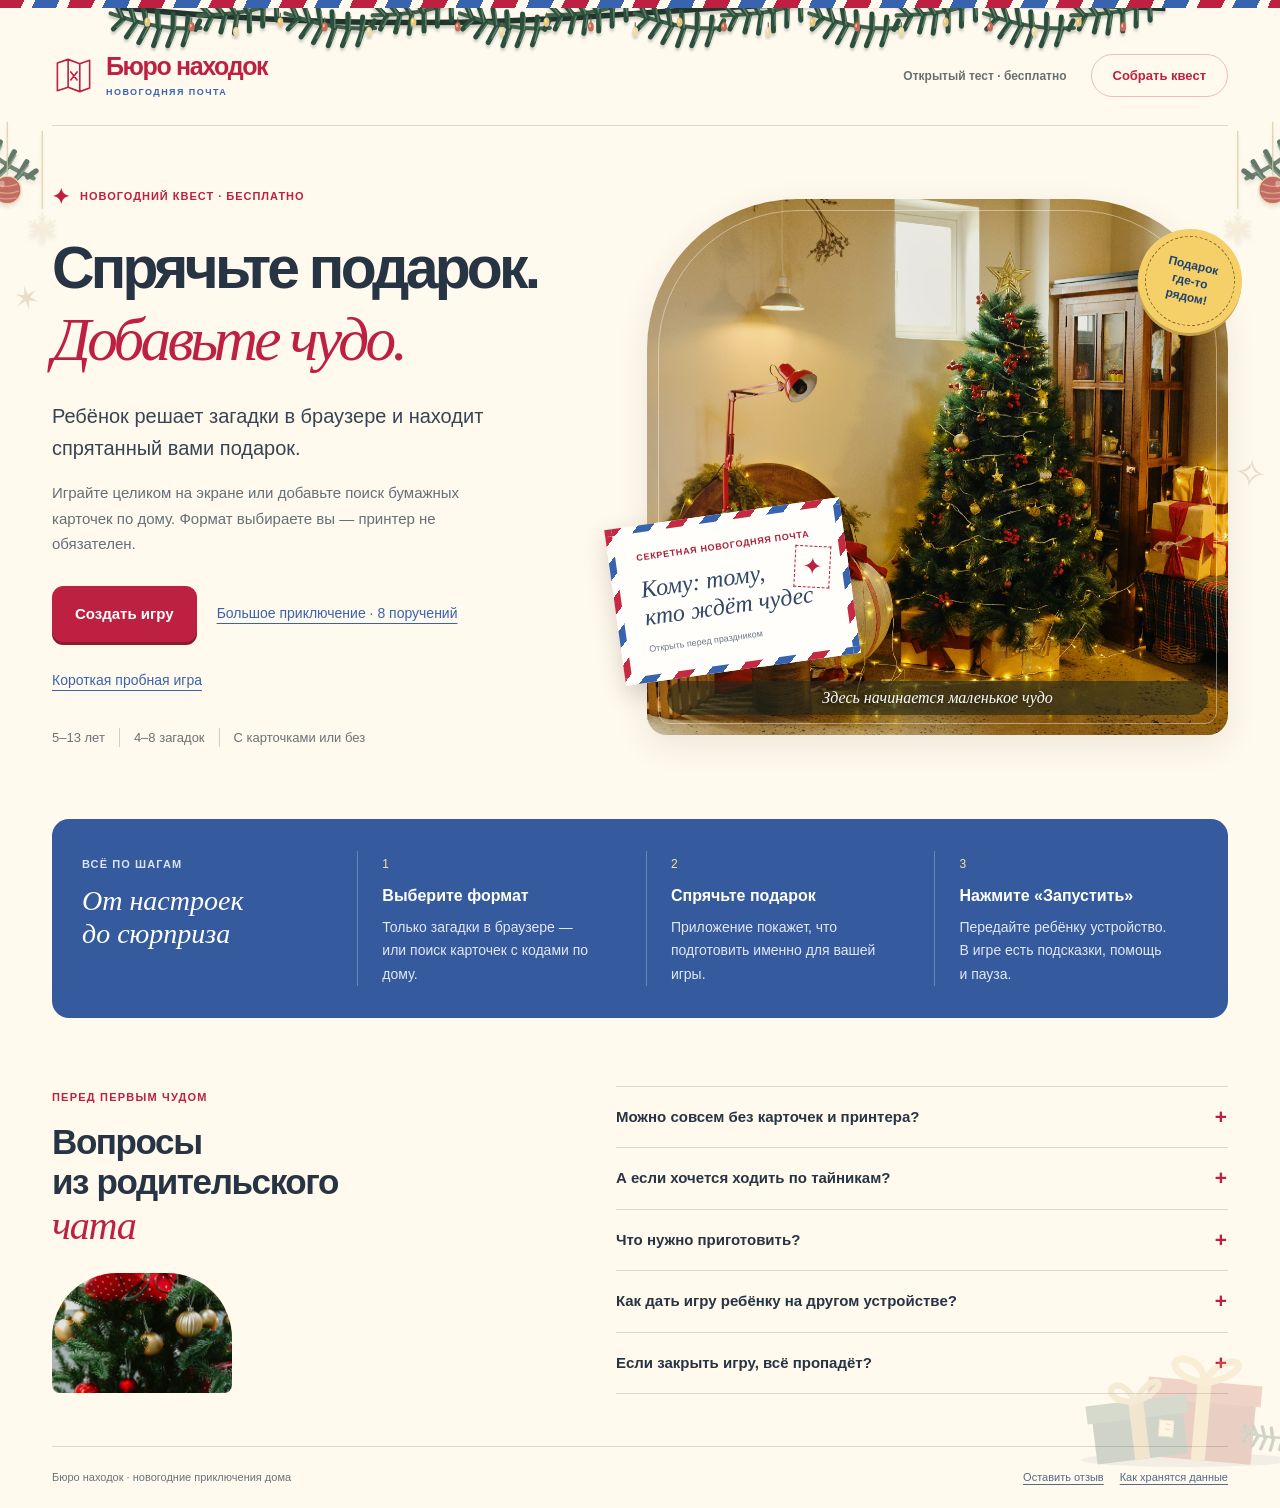
==== commit 9a608472: "Add festive decor and Santa finale with recorded Julia greeting" ====
--- a/buro-nahodok/index.html
+++ b/buro-nahodok/index.html
@@ -20,21 +20,22 @@
   <meta property="og:image:height" content="2000">
   <meta name="twitter:card" content="summary_large_image">
   <link rel="icon" type="image/svg+xml" href="./mark.svg">
-  <link rel="stylesheet" href="./styles.css?v=1.16.0-beta.1">
-  <link rel="stylesheet" href="./winter.css?v=1.16.0-beta.1">
-  <link rel="stylesheet" href="./experience.css?v=1.16.0-beta.1">
+  <link rel="stylesheet" href="./styles.css?v=1.17.0-beta.1">
+  <link rel="stylesheet" href="./winter.css?v=1.17.0-beta.1">
+  <link rel="stylesheet" href="./experience.css?v=1.17.0-beta.1">
 </head>
 <body>
   <div id="app"><main class="boot-screen" role="status"><h1>Бюро находок</h1><p>Открываем новогоднюю почту…</p><p class="quiet">Если игра не появилась, обновите страницу и проверьте соединение.</p></main></div>
   <div id="toast" role="status" aria-live="polite"></div>
   <section id="print-root" aria-label="Материалы для печати"></section>
   <noscript><p style="padding:2rem">Для квеста включите JavaScript в браузере. Устанавливать приложение не нужно.</p></noscript>
-  <link rel="stylesheet" href="./holiday.css?v=1.16.0-beta.1">
-  <link rel="stylesheet" href="./adventure.css?v=1.16.0-beta.1">
-  <link rel="stylesheet" href="./storybook.css?v=1.16.0-beta.1">
-  <link rel="stylesheet" href="./motion.css?v=1.16.0-beta.1">
-  <link rel="stylesheet" href="./objects.css?v=1.16.0-beta.1">
-  <link rel="stylesheet" href="./chapter.css?v=1.16.0-beta.1">
-  <script type="module" src="./app.js?v=1.16.0-beta.1"></script>
+  <link rel="stylesheet" href="./holiday.css?v=1.17.0-beta.1">
+  <link rel="stylesheet" href="./adventure.css?v=1.17.0-beta.1">
+  <link rel="stylesheet" href="./storybook.css?v=1.17.0-beta.1">
+  <link rel="stylesheet" href="./motion.css?v=1.17.0-beta.1">
+  <link rel="stylesheet" href="./objects.css?v=1.17.0-beta.1">
+  <link rel="stylesheet" href="./chapter.css?v=1.17.0-beta.1">
+  <link rel="stylesheet" href="./celebration.css?v=1.17.0-beta.1">
+  <script type="module" src="./app.js?v=1.17.0-beta.1"></script>
 </body>
 </html>
--- a/buro-nahodok/celebration.css
+++ b/buro-nahodok/celebration.css
@@ -0,0 +1,154 @@
+/* Pine needles, paper stars and tiny warm lamps — original code-drawn decorations. */
+.game-shell:has(> .festive-decor),
+.wrap:has(> .festive-decor) { position: relative; isolation: isolate; }
+.festive-decor {
+  position: absolute;
+  inset: 0;
+  overflow: hidden;
+  overflow: clip;
+  pointer-events: none;
+  user-select: none;
+  -webkit-user-select: none;
+  z-index: 2;
+  contain: paint;
+}
+.festive-decor,
+.festive-decor * { pointer-events: none !important; }
+.game-shell:has(> .festive-decor) > :is(.game-header,.game-main),
+.wrap:has(> .festive-decor) > :is(.header,main,.footer) { position: relative; z-index: 1; }
+.game-shell:has(> .festive-decor) .game-header,
+.winter-ui[data-screen="game"] .storybook-game:has(> .festive-decor) .game-header { padding-top: 35px; }
+.wrap:has(> .festive-decor) .header { padding-top: 18px; min-height: 118px; }
+.festive-garland {
+  position: absolute;
+  top: -9px;
+  left: 50%;
+  width: max(100%, 940px);
+  height: 58px;
+  transform: translateX(-50%);
+  overflow: visible;
+  opacity: .97;
+  filter: drop-shadow(0 3px 1px #071d1c30);
+}
+.festive-hanging {
+  position: absolute;
+  top: 25px;
+  width: clamp(88px, 10vw, 150px);
+  height: auto;
+  color: #eee4c7;
+  opacity: .9;
+  filter: drop-shadow(0 3px 2px #0a241a24);
+}
+.festive-hanging--left { left: -38px; }
+.festive-hanging--right { right: -38px; }
+.festive-paper-flake { color: #f5e8c8; }
+.festive-paper-star {
+  position: absolute;
+  color: #c6ad74;
+  font-family: Georgia, 'Times New Roman', serif;
+  font-weight: 400;
+  line-height: 1;
+  opacity: .38;
+}
+.festive-paper-star--one { top: 274px; left: 13px; font-size: 32px; transform: rotate(-12deg); }
+.festive-paper-star--two { top: 446px; right: 12px; font-size: 40px; transform: rotate(8deg); }
+.festive-gift-stack {
+  position: absolute;
+  right: -23px;
+  bottom: 11px;
+  width: clamp(140px, 19vw, 238px);
+  height: auto;
+  opacity: .46;
+}
+.festive-decor--home .festive-hanging { top: 83px; opacity: .72; }
+.festive-decor--home .festive-paper-star { color: #9c6e43; opacity: .2; }
+.festive-decor--home .festive-gift-stack { opacity: .22; bottom: 36px; }
+.festive-decor--public .festive-hanging { top: 83px; opacity: .68; }
+.festive-decor--public .festive-gift-stack { opacity: .22; }
+
+/* Keep artwork additions within the painted town, away from the address caption. */
+.quest-scene > .festive-decor--scene { z-index: 2; border-radius: inherit; }
+.festive-decor--scene .festive-garland { top: -12px; height: 46px; min-width: 620px; opacity: .83; }
+.festive-decor--scene .festive-hanging { top: 19px; width: 91px; opacity: .72; }
+.festive-decor--scene .festive-hanging--left { left: -36px; }
+.festive-decor--scene .festive-hanging--right { right: -36px; }
+.festive-decor--scene .festive-paper-star { display: none; }
+.festive-tracks { position: absolute; right: -8px; bottom: 17%; width: 35%; height: auto; opacity: .55; transform: rotate(-13deg); }
+
+@keyframes festive-lamplight {
+  0%,100% { opacity: .68; }
+  46% { opacity: 1; }
+}
+@keyframes festive-gentle-sway {
+  0%,100% { rotate: -1deg; }
+  50% { rotate: 1.5deg; }
+}
+.festive-lamp { animation: festive-lamplight 6.8s ease-in-out infinite; animation-delay: calc(var(--festive-lamp,0) * -.71s); }
+.festive-swing { transform-box: fill-box; transform-origin: 50% -30px; animation: festive-gentle-sway 7.7s ease-in-out infinite; animation-delay: var(--festive-delay,0s); }
+.motion-suspended .festive-decor * { animation-play-state: paused; }
+[data-motion="off"] .festive-decor *,
+.festive-decor[data-motion="off"] * { animation: none !important; transition: none !important; }
+
+/* A calm, framed theatre for the separately implemented personalised finale. */
+.santa-finale {
+  margin: 28px 0;
+  padding: clamp(16px, 2.5vw, 28px);
+  border: 1px solid #c7a86f;
+  border-radius: 14px 14px 5px 5px;
+  background: linear-gradient(145deg, #fff7e2, #f0e1bd);
+  color: #293b31;
+  box-shadow: inset 0 0 0 5px #fff4d94d, 0 5px 0 #8d634f24;
+  text-align: left;
+}
+.santa-finale h2 { margin: 0 0 10px; color: #27483c; font-family: Georgia, 'Times New Roman', serif; font-size: clamp(26px, 3vw, 36px); line-height: 1.12; }
+.santa-copy { max-width: 46ch; margin: 0 0 18px; color: #5f5c4a; font-size: 16px; line-height: 1.55; }
+.santa-stage {
+  position: relative;
+  min-width: 0;
+  aspect-ratio: 16/10;
+  overflow: hidden;
+  border: 4px solid #6b4331;
+  border-radius: 9px;
+  background: #173d35;
+  box-shadow: 0 0 0 1px #c2a471, inset 0 0 35px #0a292b66;
+  isolation: isolate;
+}
+.santa-stage > :is(video,canvas,svg,img) { width: 100%; height: 100%; display: block; object-fit: cover; }
+.santa-controls { display: flex; align-items: center; flex-wrap: wrap; gap: 10px 16px; margin-top: 18px; }
+.santa-controls :is(button,a) { min-height: 44px; }
+.game-card .santa-controls .button { width: auto; margin-top: 0; flex: 1 1 180px; }
+.santa-status { min-height: 1.5em; margin: 12px 0 0; color: #48674f; font-size: 14px; line-height: 1.5; }
+.santa-transcript { margin-top: 18px; border-top: 1px dashed #bfa775; padding-top: 12px; color: #4d594a; font-size: 15px; }
+.santa-transcript summary { min-height: 44px; display: flex; align-items: center; cursor: pointer; text-decoration: underline; text-underline-offset: 4px; }
+.santa-transcript p { margin: 8px 0 0; font-size: 16px; line-height: 1.6; color: inherit; }
+.santa-finale :focus-visible { outline: 3px solid #446b86; outline-offset: 4px; }
+
+@media (max-width: 760px) {
+  .festive-garland { top: -11px; height: 48px; width: 960px; opacity: .94; }
+  .festive-hanging { top: 36px; width: 92px; opacity: .48; }
+  .festive-hanging--left { left: -52px; }
+  .festive-hanging--right { right: -52px; }
+  .festive-paper-star { display: none; }
+  .festive-gift-stack { width: 128px; right: -32px; bottom: 8px; opacity: .2; }
+  .game-shell:has(> .festive-decor) .game-header,
+  .winter-ui[data-screen="game"] .storybook-game:has(> .festive-decor) .game-header { padding-top: 32px; }
+  .wrap:has(> .festive-decor) .header { min-height: 99px; height: auto; padding-top: 28px; padding-bottom: 17px; }
+  .festive-decor--home .festive-hanging,
+  .festive-decor--public .festive-hanging { top: 92px; opacity: .34; }
+  .festive-decor--scene .festive-hanging { top: 15px; width: 77px; opacity: .63; }
+  .festive-decor--scene .festive-hanging--left { left: -37px; }
+  .festive-decor--scene .festive-hanging--right { right: -37px; }
+  .festive-decor--scene .festive-garland { top: -11px; height: 37px; }
+  .festive-tracks { bottom: 22%; opacity: .4; }
+  .santa-finale { margin: 24px 0; padding: 16px; }
+  .santa-stage { aspect-ratio: 4/3; border-width: 3px; }
+  .santa-copy { font-size: 16px; margin-bottom: 14px; }
+  .santa-controls { gap: 9px; }
+  .santa-controls .button { width: 100%; }
+}
+@media (prefers-reduced-motion: reduce) {
+  .festive-decor *, .santa-finale * { animation: none !important; transition: none !important; }
+}
+@media print {
+  .festive-decor, .santa-finale { display: none !important; }
+}
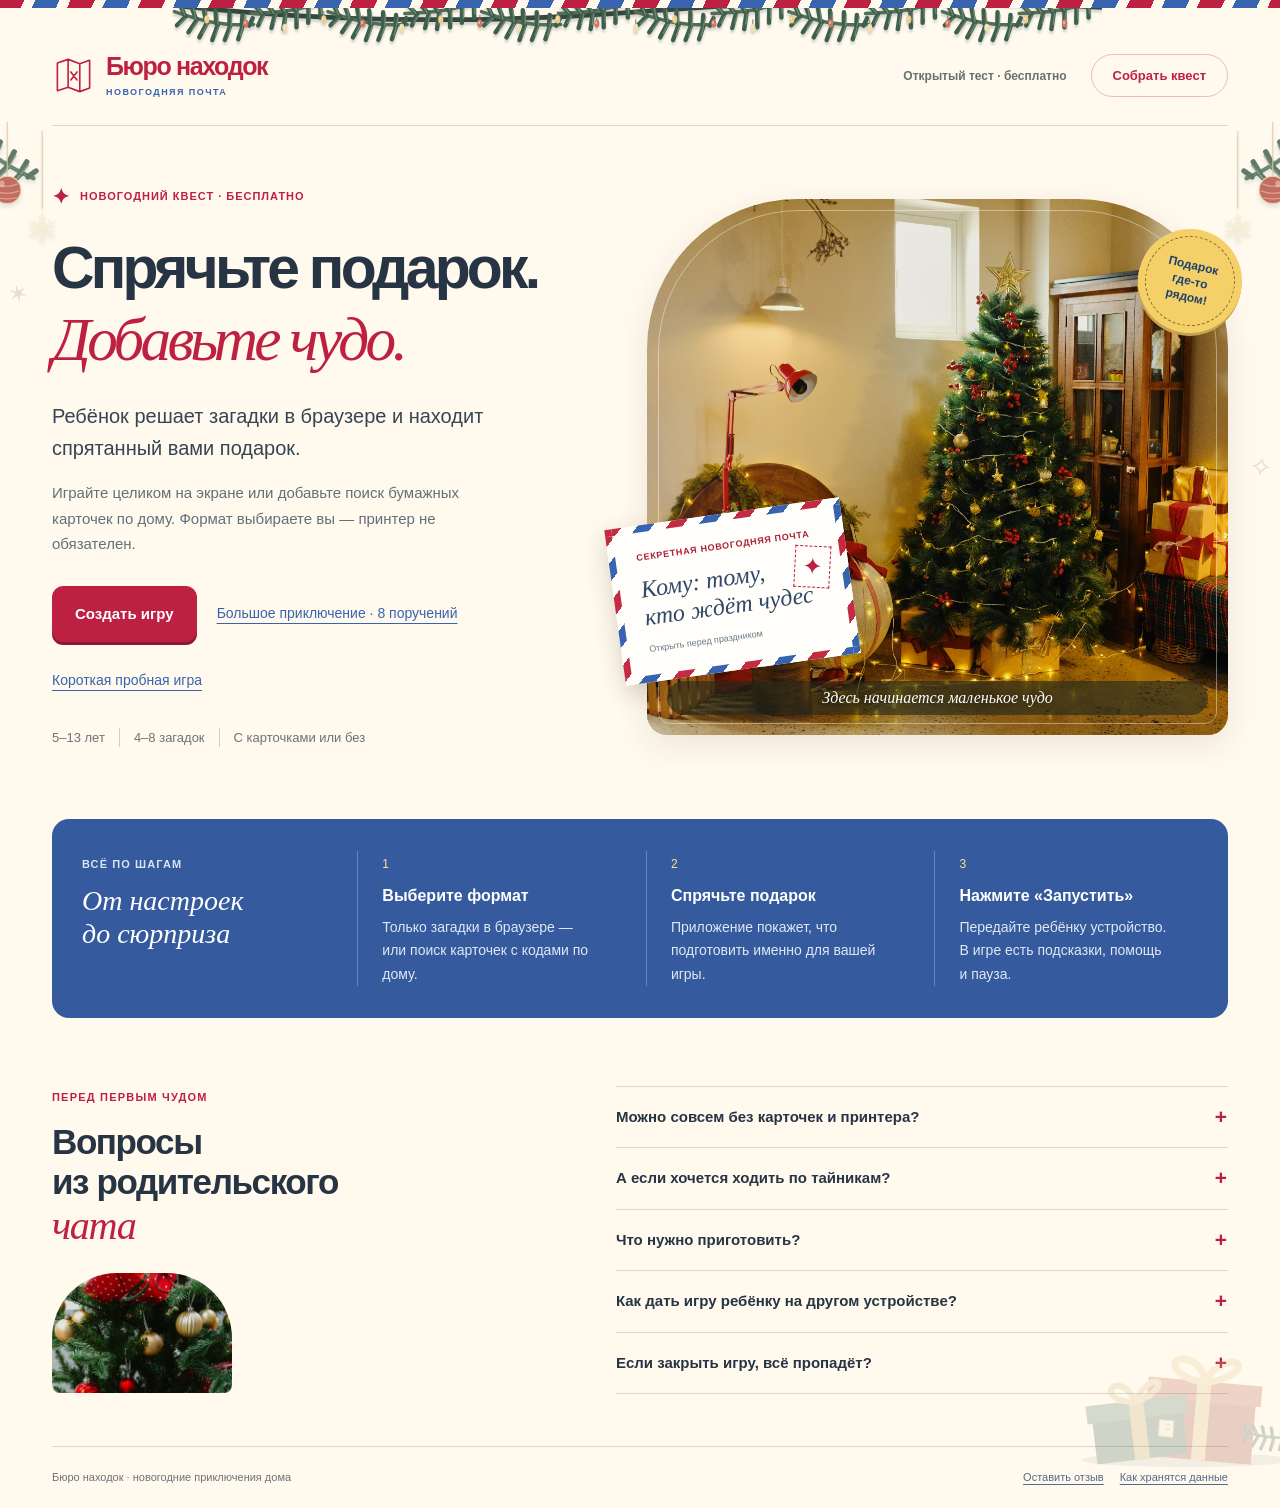
==== commit 804c7c30: "Polish winter quest design and replace narrator with Santa voice" ====
--- a/buro-nahodok/index.html
+++ b/buro-nahodok/index.html
@@ -20,22 +20,22 @@
   <meta property="og:image:height" content="2000">
   <meta name="twitter:card" content="summary_large_image">
   <link rel="icon" type="image/svg+xml" href="./mark.svg">
-  <link rel="stylesheet" href="./styles.css?v=1.17.0-beta.1">
-  <link rel="stylesheet" href="./winter.css?v=1.17.0-beta.1">
-  <link rel="stylesheet" href="./experience.css?v=1.17.0-beta.1">
+  <link rel="stylesheet" href="./styles.css?v=1.18.0-beta.1">
+  <link rel="stylesheet" href="./winter.css?v=1.18.0-beta.1">
+  <link rel="stylesheet" href="./experience.css?v=1.18.0-beta.1">
 </head>
 <body>
   <div id="app"><main class="boot-screen" role="status"><h1>Бюро находок</h1><p>Открываем новогоднюю почту…</p><p class="quiet">Если игра не появилась, обновите страницу и проверьте соединение.</p></main></div>
   <div id="toast" role="status" aria-live="polite"></div>
   <section id="print-root" aria-label="Материалы для печати"></section>
   <noscript><p style="padding:2rem">Для квеста включите JavaScript в браузере. Устанавливать приложение не нужно.</p></noscript>
-  <link rel="stylesheet" href="./holiday.css?v=1.17.0-beta.1">
-  <link rel="stylesheet" href="./adventure.css?v=1.17.0-beta.1">
-  <link rel="stylesheet" href="./storybook.css?v=1.17.0-beta.1">
-  <link rel="stylesheet" href="./motion.css?v=1.17.0-beta.1">
-  <link rel="stylesheet" href="./objects.css?v=1.17.0-beta.1">
-  <link rel="stylesheet" href="./chapter.css?v=1.17.0-beta.1">
-  <link rel="stylesheet" href="./celebration.css?v=1.17.0-beta.1">
-  <script type="module" src="./app.js?v=1.17.0-beta.1"></script>
+  <link rel="stylesheet" href="./holiday.css?v=1.18.0-beta.1">
+  <link rel="stylesheet" href="./adventure.css?v=1.18.0-beta.1">
+  <link rel="stylesheet" href="./storybook.css?v=1.18.0-beta.1">
+  <link rel="stylesheet" href="./motion.css?v=1.18.0-beta.1">
+  <link rel="stylesheet" href="./objects.css?v=1.18.0-beta.1">
+  <link rel="stylesheet" href="./chapter.css?v=1.18.0-beta.1">
+  <link rel="stylesheet" href="./celebration.css?v=1.18.0-beta.1">
+  <script type="module" src="./app.js?v=1.18.0-beta.1"></script>
 </body>
 </html>
--- a/buro-nahodok/storybook.css
+++ b/buro-nahodok/storybook.css
@@ -88,9 +88,9 @@
 }
 .adventure-layout {
   display: grid;
-  grid-template-columns: minmax(0, .88fr) minmax(0, 1.12fr);
+  grid-template-columns: minmax(0, .78fr) minmax(0, 1.22fr);
   align-items: start;
-  gap: 25px;
+  gap: 30px;
   min-width: 0;
 }
 .adventure-world { min-width: 0; position: sticky; top: 22px; }
@@ -290,26 +290,16 @@
 .adventure-desk {
   position: relative;
   min-width: 0;
-  padding: 18px;
-  background:
-    repeating-linear-gradient(0deg, #461f1600 0 65px, #4c241c4f 66px, #edbc6a1a 68px, #58281d00 71px),
-    repeating-linear-gradient(91deg, #d28e4912 0 2px, #3f1d150d 3px 7px, transparent 8px 17px),
-    linear-gradient(100deg, #77422c, #8b5031 52%, #643723);
-  border: 1px solid #b7834e;
-  border-radius: 15px;
-  box-shadow: inset 0 0 0 4px #512f2240, 0 7px 0 #061f1b, 0 20px 45px #061b1752;
-}
-.adventure-desk::before {
-  content: '';
-  position: absolute;
-  inset: 7px;
-  border: 1px solid #d6a3604d;
-  border-radius: 9px;
-  pointer-events: none;
-}
+  padding: 0;
+  background: transparent;
+  border: 0;
+  border-radius: 0;
+  box-shadow: none;
+}
+.adventure-desk::before { display: none; }
 .winter-ui .storybook-game .adventure-desk .game-topline,
 .demo-view .adventure-desk .game-topline {
-  margin: 0 2px 14px;
+  margin: 0 3px 15px;
   min-height: 26px;
   gap: 12px;
   color: #fff0d2;
@@ -328,17 +318,14 @@
 .demo-view .adventure-desk.game-card {
   position: relative;
   min-height: 540px;
-  padding: 31px 31px 34px;
+  padding: clamp(26px, 3.4vw, 48px);
   margin: 0;
-  border: 1px solid #e3c48e;
-  border-radius: 5px 5px 9px 9px;
+  border: 1px solid #d8cba8;
+  border-radius: 14px;
   overflow: hidden;
   color: var(--story-ink);
-  background:
-    radial-gradient(ellipse at 12% 10%, #fffef3b3, transparent 55%),
-    repeating-linear-gradient(1deg, #ba935807 0 1px, transparent 1px 5px),
-    #fff0cf;
-  box-shadow: 0 3px 0 #47291e, inset 0 0 38px #b5792920, 0 8px 18px #37160f2b;
+  background: #fff7e5;
+  box-shadow: 0 14px 36px #061b1740;
 }
 .winter-ui[data-screen="game"] .storybook-game .game-card::before,
 .demo-view .adventure-layout .game-card::before {
@@ -348,7 +335,7 @@
   right: 0;
   top: 0;
   width: auto;
-  height: 7px;
+  height: 4px;
   border-radius: 0;
   transform: none;
   background: repeating-linear-gradient(125deg, #a2382a 0 19px, #fff1d0 19px 30px, #426455 30px 49px, #fff1d0 49px 60px);
@@ -356,21 +343,21 @@
 .winter-ui[data-screen="game"] .storybook-game .adventure-layout .game-card h1,
 .demo-view .adventure-layout .game-card h1,
 .demo-view .adventure-desk h1 {
-  font: 700 clamp(32px, 3vw, 43px)/1.08 var(--story-serif);
+  font: 700 clamp(32px, 3vw, 42px)/1.14 var(--story-serif);
   letter-spacing: -.035em;
   color: #333d2c;
-  margin: 15px 0 18px;
+  margin: 14px 0 20px;
   text-wrap: balance;
 }
 .winter-ui .storybook-game .adventure-layout .game-card h2,
 .demo-view .adventure-layout .game-card h2 { font-family: var(--story-serif); color: #3d4935; letter-spacing: -.025em; }
 .winter-ui .storybook-game .adventure-layout .eyebrow,
-.demo-view .adventure-layout .eyebrow { color: #9b3528; font-size: 11px; font-weight: 800; letter-spacing: .1em; }
+.demo-view .adventure-layout .eyebrow { color: #8e3c35; font-size: 12px; font-weight: 750; letter-spacing: .08em; }
 .winter-ui[data-screen="game"] .storybook-game .adventure-layout .game-card > .game-prompt,
 .demo-view .adventure-layout .demo-prompt {
-  margin: 0 0 21px;
-  max-width: none;
-  font: 400 19px/1.65 var(--story-sans);
+  margin: 0 0 24px;
+  max-width: 58ch;
+  font: 400 18px/1.65 var(--story-sans);
   color: #454532;
 }
 .winter-ui .storybook-game .adventure-layout .game-card > p:not(.game-prompt),
@@ -380,32 +367,32 @@
   display: grid;
   grid-template-columns: 60px minmax(0, 1fr);
   gap: 12px;
-  padding: 10px 13px;
+  padding: 12px 14px;
   min-height: 80px;
-  margin: -3px 0 21px;
-  border: 1px solid #c3c4a0;
-  border-left: 4px solid #7b8b5c;
-  border-radius: 4px 9px 9px 4px;
-  background: #e9e9cf;
-  box-shadow: inset 0 1px 0 #fffaf0;
+  margin: -3px 0 25px;
+  border: 0;
+  border-left: 2px solid #84977e;
+  border-radius: 0 8px 8px 0;
+  background: #edf0df;
+  box-shadow: none;
   text-align: left;
 }
 .adventure-layout .courier-portrait { width: 60px; height: 60px; border: 1px solid #c8b47b; border-radius: 50%; background: #fff3d0; }
 .adventure-layout .courier-portrait .winter-icon { width: 60px; height: 60px; }
-.adventure-layout .courier-label { color: #4d653d; font-size: 11px; letter-spacing: .08em; }
+.adventure-layout .courier-label { color: #4d653d; font-size: 12px; letter-spacing: .06em; }
 .adventure-layout .courier-note p { margin: 4px 0 0; color: #4b573e; font-size: 15px; line-height: 1.5; }
 .winter-ui .storybook-game .adventure-layout .game-card .courier-mini { border-left-color: #8c9968; color: #5c6349; font-size: 16px; }
 .adventure-layout .read-aloud-controls { margin: -2px 0 12px; gap: 8px; }
 .adventure-layout .read-aloud-controls .text-button {
-  background: #f5e4bb;
-  border-color: #cbb17e;
+  background: transparent;
+  border-color: #c9c3a5;
   color: #575d3e;
   min-height: 44px;
   padding: 8px 11px;
   font-size: 14px;
   border-radius: 5px;
 }
-.adventure-layout .read-status { color: #6b6d50; font-size: 13px; }
+.adventure-layout .read-status { color: #6b6d50; font-size: 14px; }
 .winter-ui[data-screen="game"] .storybook-game .adventure-layout .winter-puzzle-board,
 .demo-view .adventure-layout .winter-puzzle-board {
   margin: 19px 0 22px;
@@ -504,16 +491,16 @@
 .adventure-layout .puzzle-keypad button:active { box-shadow: 0 1px 0 #ae945f; transform: translateY(3px); }
 .winter-ui .storybook-game .adventure-layout .button,
 .demo-view .adventure-layout .button {
-  min-height: 53px;
-  border: 1px solid #792b20;
-  border-radius: 7px;
-  background: linear-gradient(#b54532, #953023);
-  box-shadow: inset 0 1px 0 #e9a17380, 0 4px 0 #6b281e, 0 6px 10px #6c35171c;
+  min-height: 52px;
+  border: 1px solid #87313a;
+  border-radius: 8px;
+  background: #a33f49;
+  box-shadow: 0 3px 0 #6d2932;
   color: #fff6df;
   padding: 14px 21px;
   font: 700 17px/1.35 var(--story-sans);
   letter-spacing: .005em;
-  text-shadow: 0 1px 0 #702519;
+  text-shadow: none;
 }
 .winter-ui .storybook-game .adventure-layout .button:hover,
 .demo-view .adventure-layout .button:hover { filter: brightness(1.08); }
@@ -629,7 +616,7 @@
   .adventure-layout { grid-template-columns: minmax(0, .82fr) minmax(0, 1.18fr); gap: 18px; }
   .winter-ui[data-screen="game"] .storybook-game .game-main { padding: 21px; }
   .winter-ui[data-screen="game"] .storybook-game .game-header { padding-inline: 23px; }
-  .adventure-desk { padding: 13px; }
+  .adventure-desk { padding: 0; }
   .winter-ui[data-screen="game"] .storybook-game .adventure-desk .game-card { padding: 28px 22px 30px; }
   .quest-scene { min-height: 555px; }
   .quest-scene-caption { left: 25px; right: 25px; bottom: 25px; }
@@ -664,7 +651,7 @@
   .adventure-world .holiday-audio label { display: flex; flex: 1; font-size: 13px; gap: 7px; }
   .adventure-world .holiday-audio input[type="range"] { flex: 1; min-width: 60px; width: 85px; min-height: 44px; }
   .adventure-world .holiday-audio .music-status { font-size: 12px; }
-  .adventure-desk { padding: 14px; border-radius: 12px; }
+  .adventure-desk { padding: 0; border-radius: 0; }
   .winter-ui[data-screen="game"] .storybook-game .adventure-desk .game-card,
   .demo-view .adventure-layout .game-card { min-height: 0; padding: 29px 29px 33px; }
   .winter-ui[data-screen="game"] .storybook-game .adventure-layout .game-card h1,
@@ -697,7 +684,7 @@
   .adventure-world .holiday-audio { gap: 5px 10px; }
   .adventure-world .holiday-audio label { font-size: 12px; }
   .adventure-world .holiday-audio input[type="range"] { width: 65px; }
-  .adventure-desk { padding: 10px; border-radius: 9px; }
+  .adventure-desk { padding: 0; border-radius: 0; }
   .adventure-desk::before { inset: 4px; border-radius: 6px; }
   .winter-ui .storybook-game .adventure-desk .game-topline,
   .demo-view .adventure-desk .game-topline { margin: 0 3px 10px; min-height: 24px; }
@@ -705,7 +692,7 @@
   .adventure-desk .dots { gap: 4px; }
   .winter-ui .storybook-game .dot { width: 7px; height: 7px; }
   .winter-ui[data-screen="game"] .storybook-game .adventure-desk .game-card,
-  .demo-view .adventure-layout .game-card { padding: 24px 17px 27px; border-radius: 4px 4px 7px 7px; }
+  .demo-view .adventure-layout .game-card { padding: 25px 20px 29px; border-radius: 11px; }
   .winter-ui[data-screen="game"] .storybook-game .adventure-layout .game-card h1,
   .demo-view .adventure-layout .game-card h1 { font-size: 32px; margin-top: 12px; margin-bottom: 16px; }
   .winter-ui[data-screen="game"] .storybook-game .adventure-layout .game-card > .game-prompt,
@@ -817,3 +804,84 @@
   .quest-guide { grid-template-columns: 69px minmax(0, 1fr); padding: 8px 13px; gap: 11px; margin-bottom: 12px; }
   .quest-guide-portrait { width: 69px; height: 69px; }
 }
+
+/* Finish pass: hierarchy first, with the tactile detail concentrated in playable objects. */
+.winter-ui[data-screen="game"] .storybook-game .game-header { border-bottom-color: #d7d8b32e; }
+.storybook-game .game-header > div:first-child { gap: 11px; }
+.winter-ui .storybook-game .game-demo { transform: none; border-color: #b6b88c59; border-radius: 4px; font-size: 12px; color: #e6dcc2; }
+.winter-ui .storybook-game .game-build { font-size: 12px; color: #bdc8b9; }
+.storybook-game .game-tools { align-items: center; }
+.winter-ui[data-screen="game"] .storybook-game .game-tool { border-color: #a4b69a55; background: #24483e; box-shadow: none; border-radius: 7px; font-size: 14px; }
+.storybook-game .quest-scene { border-color: #9da88491; border-radius: 14px 14px 0 0; box-shadow: 0 12px 26px #071a1838; }
+.storybook-game .quest-scene::before,
+.demo-view .quest-scene::before { border-color: #f9e7af3b; }
+.adventure-layout .quest-stops { background: #1c3d34; border-color: #a2af8e70; box-shadow: none; padding-bottom: 8px; }
+.adventure-layout .quest-stop,
+.adventure-layout .quest-stops > li { font-size: 14px; }
+.adventure-layout .quest-stop.is-current::after,
+.adventure-layout .quest-stops > .is-current::after { box-shadow: none; height: 2px; }
+.adventure-layout .quest-chapter { border: 0; border-radius: 10px; padding: 18px; background: #e9eddd; box-shadow: none; }
+.adventure-layout .quest-chapter .chapter-kicker { font-size: 12px; line-height: 1.5; letter-spacing: .045em; }
+.adventure-layout .quest-chapter h2 { font-size: 24px; line-height: 1.2; }
+.adventure-layout .quest-chapter p { font-size: 15px; line-height: 1.6; }
+.adventure-layout .chapter-objective { border-top: 1px solid #bfc7aa; padding-top: 13px; margin-top: 14px; }
+.adventure-layout .quest-guide { border-color: #9cac7d4d; background: #25483d; box-shadow: none; }
+.adventure-layout .quest-guide b { font-size: 13px; letter-spacing: .025em; }
+.adventure-layout .quest-guide p { font-size: 15px; line-height: 1.6; }
+.adventure-layout .object-puzzle { padding: 20px 16px; border: 1px solid #d4c5a1; border-radius: 10px; background: #f1e8d1; box-shadow: none; }
+.adventure-layout .object-instruction { color: #435744; margin-bottom: 20px; line-height: 1.65; }
+.adventure-layout .object-workspace { border: 0; border-radius: 6px; padding: 16px 10px; background: #fff9ea; box-shadow: none; }
+.adventure-layout .object-envelope { border-color: #c9b98f; border-radius: 6px; box-shadow: none; }
+.adventure-layout .object-envelope.is-open { background: #fffcf2; }
+.adventure-layout .object-envelope-body > p { font-size: 16px; line-height: 1.6; }
+.adventure-layout .object-token { box-shadow: 0 2px 0 #c9b386; border-radius: 7px; background: #fff9e8; }
+.adventure-layout .object-token:is(.object-picked,.is-selected,[aria-pressed="true"]) { background: #e9efdc; border-color: #4d7157; box-shadow: 0 0 0 2px #5c7b5b, 0 3px 0 #aabb91; }
+.adventure-layout .object-slot { border-radius: 7px; border-color: #b3b38b; background-color: #f7f1dc; }
+.adventure-layout .object-token small,
+.adventure-layout .object-slot small { font-size: 14px; line-height: 1.4; }
+.adventure-layout .puzzle-help-area { margin-top: 30px; padding-top: 12px; border-top: 1px solid #d4c7a7; }
+.adventure-layout .puzzle-help { gap: 9px 24px; }
+.winter-ui .storybook-game .adventure-layout .hint-button,
+.demo-view .adventure-layout .puzzle-help-area .text-button { color: #4e6553; font-size: 15px; text-decoration: underline; text-decoration-color: #9da887; text-underline-offset: 5px; }
+.adventure-layout .hint-text { background: #edf0dc; border-color: #c3caa7; line-height: 1.65; }
+.adventure-layout .button { transition: background-color .18s ease, box-shadow .18s ease, transform .18s ease; }
+.adventure-layout .button:not(:disabled):hover { background: #923542; filter: none; }
+.adventure-layout .button:not(:disabled):active { transform: translateY(2px); box-shadow: 0 1px 0 #6d2932; }
+.adventure-layout .button:disabled { opacity: .55; box-shadow: none; cursor: default; }
+.adventure-layout .station-reward { box-shadow: none; }
+@media (max-width: 860px) {
+  .winter-ui[data-screen="game"] .storybook-game .game-main,
+  .winter-ui[data-screen="game"] .storybook-game .game-main:has(.holiday-game-card) { padding-inline: 16px; }
+  .adventure-layout { gap: 21px; }
+  .adventure-layout .quest-scene { border-radius: 11px 11px 0 0; }
+  .adventure-layout .quest-stop,
+  .adventure-layout .quest-stops > li { font-size: 13px; }
+}
+@media (max-width: 520px) {
+  .winter-ui[data-screen="game"] .storybook-game .game-main,
+  .winter-ui[data-screen="game"] .storybook-game .game-main:has(.holiday-game-card) { padding-inline: 12px; }
+  .winter-ui .storybook-game .game-demo { font-size: 11px; }
+  .winter-ui[data-screen="game"] .storybook-game .game-tool { font-size: 13px; }
+  .adventure-layout .quest-scene-kicker { font-size: 10px; }
+  .adventure-layout .quest-scene-progress { font-size: 13px; }
+  .adventure-layout .quest-stop,
+  .adventure-layout .quest-stops > li { font-size: 12px; }
+  .adventure-layout .quest-stop-number,
+  .adventure-layout .quest-stop > span:first-child { width: 24px; height: 24px; font-size: 12px; }
+  .adventure-layout .quest-chapter { padding: 16px; }
+  .adventure-layout .quest-chapter h2 { font-size: 23px; }
+  .adventure-layout .quest-chapter p { font-size: 15px; }
+  .adventure-layout .object-puzzle { padding: 17px 10px; margin-block: 20px; }
+  .adventure-layout .object-workspace { padding: 14px 7px; }
+  .adventure-layout .object-instruction { font-size: 16px; margin-bottom: 16px; }
+  .adventure-layout .courier-label { font-size: 11px; }
+  .adventure-layout .courier-note p { font-size: 15px; line-height: 1.55; }
+  .adventure-layout .read-status { font-size: 14px; }
+  .adventure-layout .puzzle-help-area { margin-top: 24px; }
+}
+@media (prefers-reduced-motion: reduce) {
+  .adventure-layout .button { transition: none; }
+}
+@media print {
+  .adventure-layout .adventure-desk { padding: 0; box-shadow: none; border: 0; }
+}
--- a/buro-nahodok/celebration.css
+++ b/buro-nahodok/celebration.css
@@ -24,10 +24,10 @@
   top: -9px;
   left: 50%;
   width: max(100%, 940px);
-  height: 58px;
+  height: 51px;
   transform: translateX(-50%);
   overflow: visible;
-  opacity: .97;
+  opacity: .88;
   filter: drop-shadow(0 3px 1px #071d1c30);
 }
 .festive-hanging {
@@ -36,7 +36,7 @@
   width: clamp(88px, 10vw, 150px);
   height: auto;
   color: #eee4c7;
-  opacity: .9;
+  opacity: .72;
   filter: drop-shadow(0 3px 2px #0a241a24);
 }
 .festive-hanging--left { left: -38px; }
@@ -50,15 +50,15 @@
   line-height: 1;
   opacity: .38;
 }
-.festive-paper-star--one { top: 274px; left: 13px; font-size: 32px; transform: rotate(-12deg); }
-.festive-paper-star--two { top: 446px; right: 12px; font-size: 40px; transform: rotate(8deg); }
+.festive-paper-star--one { top: 274px; left: 8px; font-size: 24px; transform: rotate(-12deg); }
+.festive-paper-star--two { top: 446px; right: 8px; font-size: 28px; transform: rotate(8deg); }
 .festive-gift-stack {
   position: absolute;
   right: -23px;
   bottom: 11px;
   width: clamp(140px, 19vw, 238px);
   height: auto;
-  opacity: .46;
+  opacity: .24;
 }
 .festive-decor--home .festive-hanging { top: 83px; opacity: .72; }
 .festive-decor--home .festive-paper-star { color: #9c6e43; opacity: .2; }
@@ -89,39 +89,58 @@
 [data-motion="off"] .festive-decor *,
 .festive-decor[data-motion="off"] * { animation: none !important; transition: none !important; }
 
-/* A calm, framed theatre for the separately implemented personalised finale. */
+/* A small winter cinema: the picture keeps its complete 16:9 composition. */
 .santa-finale {
-  margin: 28px 0;
-  padding: clamp(16px, 2.5vw, 28px);
-  border: 1px solid #c7a86f;
-  border-radius: 14px 14px 5px 5px;
-  background: linear-gradient(145deg, #fff7e2, #f0e1bd);
-  color: #293b31;
-  box-shadow: inset 0 0 0 5px #fff4d94d, 0 5px 0 #8d634f24;
+  position: relative;
+  min-width: 0;
+  margin: 8px 0 32px;
+  padding: clamp(18px, 2.6vw, 30px);
+  border: 1px solid #758878;
+  border-radius: 16px;
+  background:
+    radial-gradient(ellipse at 90% 0%, #c49b4b20, transparent 48%),
+    linear-gradient(145deg, #25483e, #172f2a 78%);
+  color: #f7f1e1;
+  box-shadow: 0 16px 32px #10271f29, inset 0 1px 0 #f7e2ae24;
   text-align: left;
 }
-.santa-finale h2 { margin: 0 0 10px; color: #27483c; font-family: Georgia, 'Times New Roman', serif; font-size: clamp(26px, 3vw, 36px); line-height: 1.12; }
-.santa-copy { max-width: 46ch; margin: 0 0 18px; color: #5f5c4a; font-size: 16px; line-height: 1.55; }
+.santa-finale .eyebrow,
+.adventure-layout .santa-finale .eyebrow,
+.winter-ui .storybook-game .game-card .santa-finale .eyebrow.red,
+.demo-view .adventure-layout .santa-finale .eyebrow.red { display: block; margin: 0 0 11px; color: #e6c78d; font-size: 12px; letter-spacing: .09em; line-height: 1.5; }
+.santa-finale h2,
+.winter-ui .storybook-game .adventure-layout .santa-finale h2,
+.demo-view .adventure-layout .santa-finale h2 { margin: 0 0 12px; color: #fff4da; font-family: Georgia, 'Times New Roman', serif; font-size: clamp(29px, 3.2vw, 40px); line-height: 1.15; letter-spacing: -.025em; }
+.santa-copy { max-width: 48ch; margin: 0 0 22px; color: #e1e6d7; font-size: 16px; line-height: 1.6; }
 .santa-stage {
   position: relative;
   min-width: 0;
-  aspect-ratio: 16/10;
+  width: 100%;
+  aspect-ratio: 16/9;
   overflow: hidden;
-  border: 4px solid #6b4331;
+  border: 1px solid #bba478;
   border-radius: 9px;
-  background: #173d35;
-  box-shadow: 0 0 0 1px #c2a471, inset 0 0 35px #0a292b66;
+  background: #10251f;
+  box-shadow: 0 10px 22px #0b1b184d;
   isolation: isolate;
 }
-.santa-stage > :is(video,canvas,svg,img) { width: 100%; height: 100%; display: block; object-fit: cover; }
-.santa-controls { display: flex; align-items: center; flex-wrap: wrap; gap: 10px 16px; margin-top: 18px; }
-.santa-controls :is(button,a) { min-height: 44px; }
-.game-card .santa-controls .button { width: auto; margin-top: 0; flex: 1 1 180px; }
-.santa-status { min-height: 1.5em; margin: 12px 0 0; color: #48674f; font-size: 14px; line-height: 1.5; }
-.santa-transcript { margin-top: 18px; border-top: 1px dashed #bfa775; padding-top: 12px; color: #4d594a; font-size: 15px; }
-.santa-transcript summary { min-height: 44px; display: flex; align-items: center; cursor: pointer; text-decoration: underline; text-underline-offset: 4px; }
-.santa-transcript p { margin: 8px 0 0; font-size: 16px; line-height: 1.6; color: inherit; }
-.santa-finale :focus-visible { outline: 3px solid #446b86; outline-offset: 4px; }
+.santa-stage > :is(video,canvas,svg,img) { width: 100%; height: 100%; display: block; object-fit: contain; }
+.santa-controls { display: flex; align-items: center; flex-wrap: wrap; gap: 10px 18px; margin-top: 22px; }
+.santa-controls :is(button,a) { min-height: 48px; }
+.game-card .santa-controls .button { width: auto; margin-top: 0; flex: 1 1 200px; }
+.winter-ui .storybook-game .adventure-layout .santa-controls .button,
+.demo-view .adventure-layout .santa-controls .button { background: #a84247; border: 1px solid #dc8a83; box-shadow: 0 3px 0 #6f2e34; color: #fff8e8; text-shadow: none; }
+.santa-controls .text-button { color: #f7e6c1; font-weight: 600; font-size: 15px; line-height: 1.4; text-decoration-color: #cdb47e; text-underline-offset: 5px; }
+.santa-controls button:disabled { opacity: .46; cursor: default; }
+.santa-controls .button:disabled { box-shadow: none; }
+.santa-status { min-height: 1.6em; margin: 15px 0 0; color: #d8e2ce; font-size: 14px; line-height: 1.6; }
+.santa-transcript { margin-top: 22px; border-top: 1px solid #8e9b7959; padding-top: 8px; color: #e3e8da; font-size: 15px; }
+.santa-transcript summary,
+.santa-voice-note summary { min-height: 44px; display: flex; align-items: center; cursor: pointer; text-decoration: underline; text-underline-offset: 5px; text-decoration-color: #899c84; font-size: 15px; line-height: 1.5; color: #f1e3c3; }
+.santa-transcript p,
+.santa-voice-note p { margin: 6px 0 0; font-size: 16px; line-height: 1.7; color: inherit; }
+.santa-voice-note { margin-top: 10px; color: #cad6c8; }
+.santa-finale :focus-visible { outline: 3px solid #f0ca7d; outline-offset: 4px; }
 
 @media (max-width: 760px) {
   .festive-garland { top: -11px; height: 48px; width: 960px; opacity: .94; }
@@ -140,11 +159,11 @@
   .festive-decor--scene .festive-hanging--right { right: -37px; }
   .festive-decor--scene .festive-garland { top: -11px; height: 37px; }
   .festive-tracks { bottom: 22%; opacity: .4; }
-  .santa-finale { margin: 24px 0; padding: 16px; }
-  .santa-stage { aspect-ratio: 4/3; border-width: 3px; }
-  .santa-copy { font-size: 16px; margin-bottom: 14px; }
-  .santa-controls { gap: 9px; }
-  .santa-controls .button { width: 100%; }
+  .santa-finale { margin: 4px 0 26px; padding: 18px 15px; border-radius: 12px; }
+  .santa-stage { aspect-ratio: 16/9; border-width: 1px; border-radius: 6px; }
+  .santa-copy { font-size: 16px; margin-bottom: 18px; }
+  .santa-controls { gap: 9px 18px; margin-top: 18px; }
+  .santa-controls .button { width: 100%; flex-basis: 100%; }
 }
 @media (prefers-reduced-motion: reduce) {
   .festive-decor *, .santa-finale * { animation: none !important; transition: none !important; }
@@ -152,3 +171,29 @@
 @media print {
   .festive-decor, .santa-finale { display: none !important; }
 }
+
+/* The seal stays outside the face and remains part of the frame, never a control. */
+.santa-stage-label {
+  position: absolute;
+  z-index: 2;
+  left: 12px;
+  bottom: 11px;
+  padding: 6px 9px;
+  border: 1px solid #eadbb94d;
+  border-radius: 4px;
+  background: #172f2add;
+  color: #f8e7bc;
+  font: 600 11px/1.3 -apple-system, BlinkMacSystemFont, 'Segoe UI', Arial, sans-serif;
+  letter-spacing: .055em;
+  pointer-events: none;
+}
+.santa-finale[data-santa-state="playing"] .santa-stage { border-color: #e5c88c; box-shadow: 0 9px 28px #0a1d1859, 0 0 0 3px #e8d09713; }
+.santa-finale[data-santa-state="playing"] .santa-stage-label { opacity: .5; }
+.santa-finale[data-santa-state="ended"] .santa-status { color: #eddb9e; }
+.santa-finale[data-santa-state="error"] .santa-status { color: #ffe1cb; }
+@media (max-width: 520px) {
+  .santa-stage-label { left: 8px; bottom: 8px; font-size: 10px; padding: 4px 6px; }
+  .santa-finale h2,
+  .winter-ui .storybook-game .adventure-layout .santa-finale h2,
+  .demo-view .adventure-layout .santa-finale h2 { font-size: 29px; }
+}
